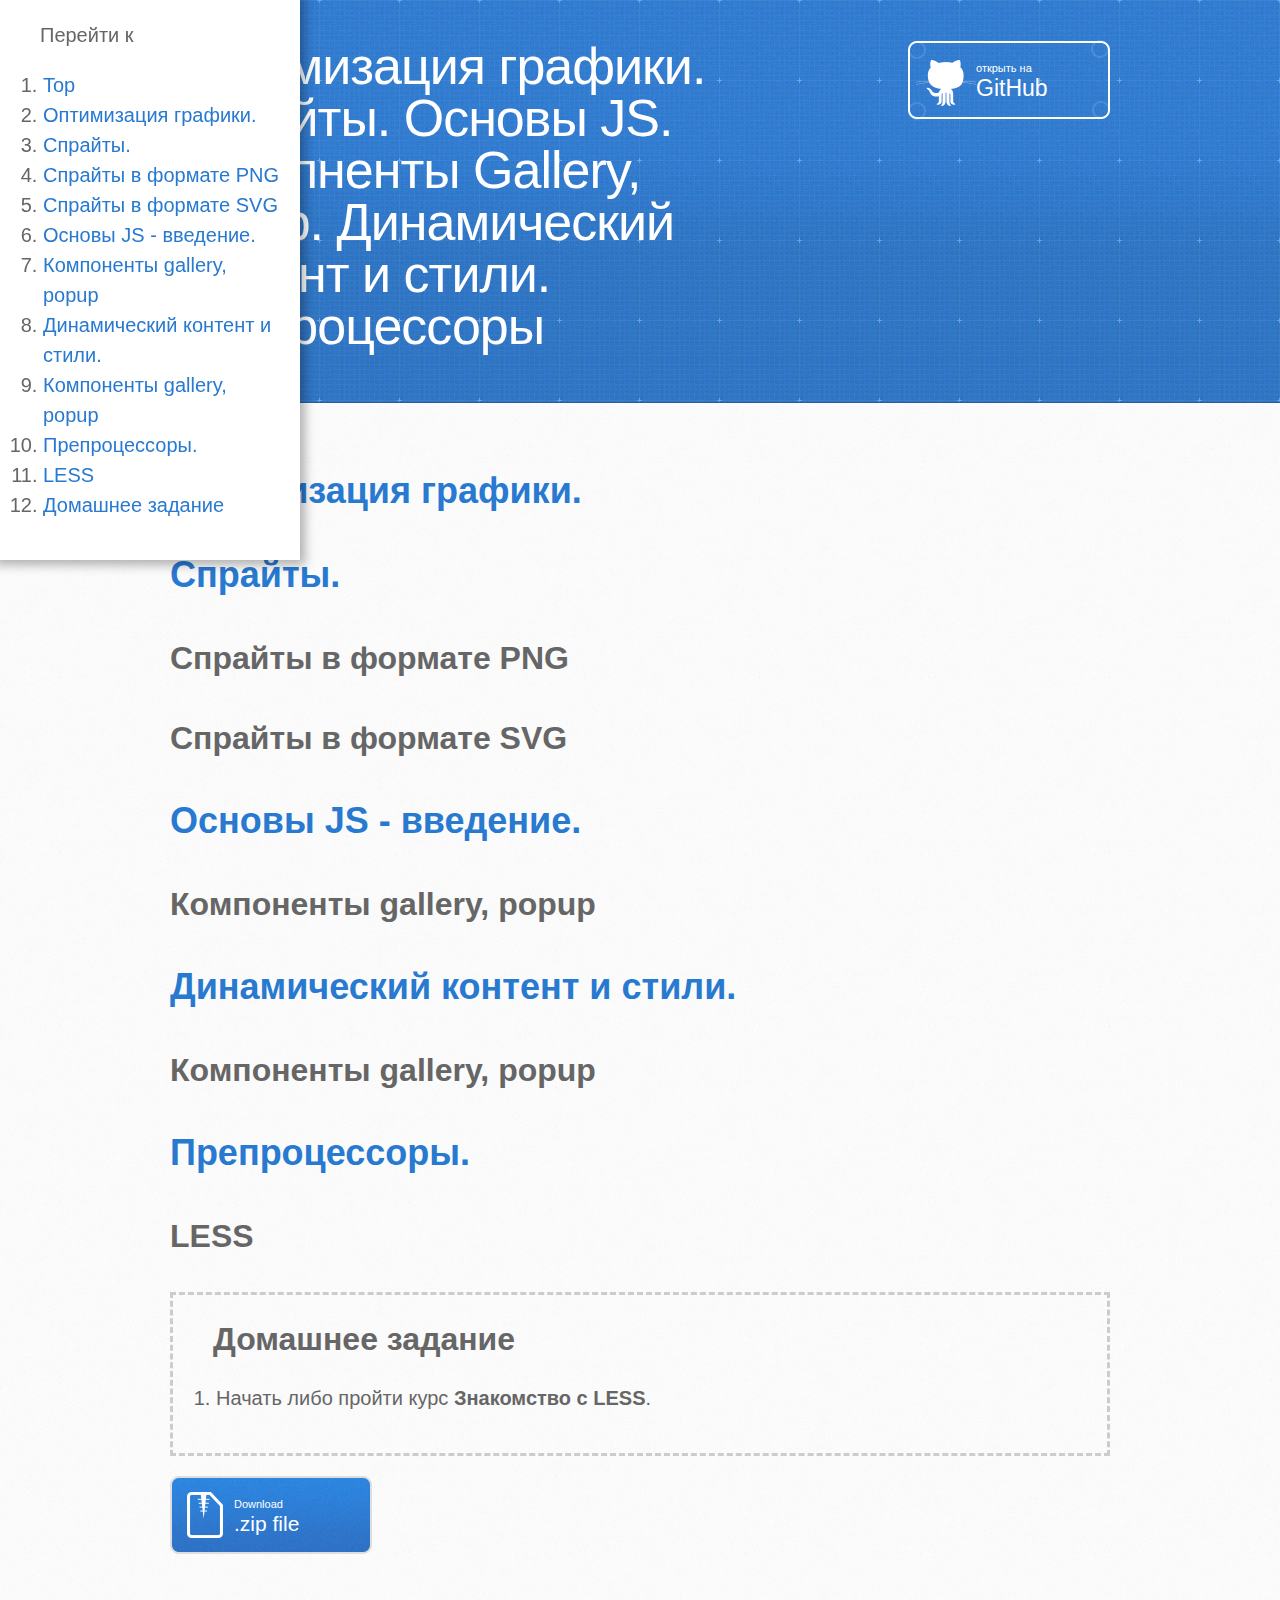
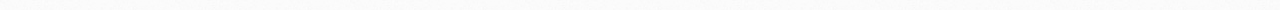
==== index.html @ 03b50aaf "update" ====
<!DOCTYPE html>
<html lang="ru">
<head>
    <meta charset='utf-8'>
    <meta name="viewport" content="width=device-width, initial-scale=1, maximum-scale=1">
    <link href='https://fonts.googleapis.com/css?family=Architects+Daughter' rel='stylesheet' type='text/css'>
    <link rel="stylesheet" type="text/css" href="stylesheets/stylesheet.css" media="screen">
    <link rel="stylesheet" type="text/css" href="stylesheets/github-light.css" media="screen">
    <link rel="stylesheet" type="text/css" href="stylesheets/print.css" media="print">
    <link rel="stylesheet" type="text/css" href="javascripts/highlight/styles/default.css" media="screen">

    <!--[if lt IE 9]>
    <script src="//html5shiv.googlecode.com/svn/trunk/html5.js"></script>
    <![endif]-->

    <title>Htmlcss by alekskorovin</title>
</head>

<body>
<header>
    <div class="inner">
        <h1>Оптимизация графики. Спрайты. Основы JS. Комопненты Gallery, popup. Динамический контент и стили. Препроцессоры</h1>
        <a href="https://github.com/alekskorovin/html-css-practice-4/" class="button">
            <small>открыть на</small>
            GitHub</a>
    </div>
</header>

<div id="content-wrapper">
    <div class="inner clearfix">
        <p id="main-content">
            <h2>
                <a id="graphic-optimization" class="anchor" href="#graphic-optimization" aria-hidden="true"><span aria-hidden="true"
                                                                                          class="octicon octicon-link"></span>Оптимизация графики.</a>
            </h2>


            <h2>
                <a id="sprites" class="anchor" href="#sprites" aria-hidden="true"><span aria-hidden="true"
                                                                                          class="octicon octicon-link"></span>Спрайты.</a>
            </h2>

            <h3>Спрайты в формате PNG</h3>


            <h3>Спрайты в формате SVG</h3>

            <h2>
                <a id="js" class="anchor" href="#js" aria-hidden="true"><span aria-hidden="true"
                                                                                        class="octicon octicon-link"></span>Основы JS - введение.</a>
            </h2>

            <h3>Компоненты gallery, popup</h3>

            <h2>
                <a id="dynamic-content" class="anchor" href="#dynamic-content" aria-hidden="true"><span aria-hidden="true"
                                                                              class="octicon octicon-link"></span>Динамический контент и стили.</a>
            </h2>

            <h3>Компоненты gallery, popup</h3>
            

            <h2>
                <a id="preprocessors" class="anchor" href="#preprocessors" aria-hidden="true"><span aria-hidden="true"
                                                                                                        class="octicon octicon-link"></span>Препроцессоры.</a>
            </h2>

            <h3>LESS</h3>


            
            <div class="task">
                <h3>Домашнее задание</h3>
                <ol>
                    <li>Начать либо пройти курс <b>Знакомство с LESS</b>.</li>
                </ol>
            </div>

        </section>

        <aside id="sidebar">
            <a href="https://github.com/alekskorovin/html-css-practice-4/archive/gh-pages.zip" class="button">
                <small>Download</small>
                .zip file
            </a>

        </aside>

    </div>
</div>

<script src="javascripts/highlight/highlight.pack.js"></script>
<script async src="//assets.codepen.io/assets/embed/ei.js"></script>
<script>hljs.initHighlightingOnLoad();</script>
<script src="javascripts/main.js"></script>
<script async src="//assets.codepen.io/assets/embed/ei.js"></script>
<script src="javascripts/jquery.js"></script>
<script src="javascripts/jquery.scrollNav.min.js"></script>
<script>
    $('#content-wrapper').scrollNav({
        sections: 'h2, h3, h4',
        subSections: true,
        sectionElem: 'div',
        showHeadline: true,
        headlineText: 'Перейти к'
    });
</script>
</body>
</html>
---- stylesheets/stylesheet.css ----
/*! normalize.css v3.0.2 | MIT License | git.io/normalize */

/**
 * 1. Set default font family to sans-serif.
 * 2. Prevent iOS text size adjust after orientation change, without disabling
 *    user zoom.
 */

html {
  font-family: sans-serif; /* 1 */
  -webkit-text-size-adjust: 100%; /* 2 */
  -ms-text-size-adjust: 100%; /* 2 */
  font-size: 20px;
}

/**
 * Remove default margin.
 */

body {
  margin: 0;
}

/* HTML5 display definitions
   ========================================================================== */

/**
 * Correct `block` display not defined for any HTML5 element in IE 8/9.
 * Correct `block` display not defined for `details` or `summary` in IE 10/11
 * and Firefox.
 * Correct `block` display not defined for `main` in IE 11.
 */

article,
aside,
details,
figcaption,
figure,
footer,
header,
hgroup,
main,
menu,
nav,
section,
summary {
  display: block;
}

.animate {
  animation: color;
  animation-duration: 2s;
  animation-play-state: paused;
  animation-fill-mode: forwards;
}
.animate:hover {
  animation-play-state: running;
}
@keyframes color {
  0% {
    color: black;
  }
  100% {
    color: orangered;
  }
}

.props {
  font-weight: bold;
}


article {
  display: tab
  font-size: 1rem;
  padding-bottom: 1rem;
  border-bottom: solid 1px #ccc;
  margin-bottom: 2rem;
}
article:after {
  content: '';
  display: table;
  width: 100%;
}

/**
 * 1. Correct `inline-block` display not defined in IE 8/9.
 * 2. Normalize vertical alignment of `progress` in Chrome, Firefox, and Opera.
 */

audio,
canvas,
progress,
video {
  display: inline-block; /* 1 */
  vertical-align: baseline; /* 2 */
}

/**
 * Prevent modern browsers from displaying `audio` without controls.
 * Remove excess height in iOS 5 devices.
 */

audio:not([controls]) {
  display: none;
  height: 0;
}

/**
 * Address `[hidden]` styling not present in IE 8/9/10.
 * Hide the `template` element in IE 8/9/11, Safari, and Firefox < 22.
 */

[hidden],
template {
  display: none;
}

/* Links
   ========================================================================== */

/**
 * Remove the gray background color from active links in IE 10.
 */

a {
  background-color: transparent;
}

/**
 * Improve readability when focused and also mouse hovered in all browsers.
 */

a:active,
a:hover {
  outline: 0;
}

/* Text-level semantics
   ========================================================================== */

/**
 * Address styling not present in IE 8/9/10/11, Safari, and Chrome.
 */

abbr[title] {
  border-bottom: 1px dotted;
}

/**
 * Address style set to `bolder` in Firefox 4+, Safari, and Chrome.
 */

b,
strong {
  font-weight: bold;
}

/**
 * Address styling not present in Safari and Chrome.
 */

dfn {
  font-style: italic;
}

/**
 * Address variable `h1` font-size and margin within `section` and `article`
 * contexts in Firefox 4+, Safari, and Chrome.
 */

h1 {
  margin: 0.67em 0;
  font-size: 2em;
}

/**
 * Address styling not present in IE 8/9.
 */

mark {
  color: #000;
  background: #ff0;
}

/**
 * Address inconsistent and variable font size in all browsers.
 */

small {
  font-size: 80%;
}

/**
 * Prevent `sub` and `sup` affecting `line-height` in all browsers.
 */

sub,
sup {
  position: relative;
  font-size: 75%;
  line-height: 0;
  vertical-align: baseline;
}

sup {
  top: -0.5em;
}

sub {
  bottom: -0.25em;
}

/* Embedded content
   ========================================================================== */

/**
 * Remove border when inside `a` element in IE 8/9/10.
 */

img {
  border: 0;
}

/**
 * Correct overflow not hidden in IE 9/10/11.
 */

svg:not(:root) {
  overflow: hidden;
}

/* Grouping content
   ========================================================================== */

/**
 * Address margin not present in IE 8/9 and Safari.
 */

figure {
  margin: 1em 40px;
}

/**
 * Address differences between Firefox and other browsers.
 */

hr {
  height: 0;
  -moz-box-sizing: content-box;
  box-sizing: content-box;
}

/**
 * Contain overflow in all browsers.
 */

pre {
  overflow: auto;
}

/**
 * Address odd `em`-unit font size rendering in all browsers.
 */

code,
kbd,
pre,
samp {
  font-family: monospace, monospace;
  font-size: 1em;
}

/* Forms
   ========================================================================== */

/**
 * Known limitation: by default, Chrome and Safari on OS X allow very limited
 * styling of `select`, unless a `border` property is set.
 */

/**
 * 1. Correct color not being inherited.
 *    Known issue: affects color of disabled elements.
 * 2. Correct font properties not being inherited.
 * 3. Address margins set differently in Firefox 4+, Safari, and Chrome.
 */

button,
input,
optgroup,
select,
textarea {
  margin: 0; /* 3 */
  font: inherit; /* 2 */
  color: inherit; /* 1 */
}

/**
 * Address `overflow` set to `hidden` in IE 8/9/10/11.
 */

button {
  overflow: visible;
}

/**
 * Address inconsistent `text-transform` inheritance for `button` and `select`.
 * All other form control elements do not inherit `text-transform` values.
 * Correct `button` style inheritance in Firefox, IE 8/9/10/11, and Opera.
 * Correct `select` style inheritance in Firefox.
 */

button,
select {
  text-transform: none;
}

/**
 * 1. Avoid the WebKit bug in Android 4.0.* where (2) destroys native `audio`
 *    and `video` controls.
 * 2. Correct inability to style clickable `input` types in iOS.
 * 3. Improve usability and consistency of cursor style between image-type
 *    `input` and others.
 */

button,
html input[type="button"], /* 1 */
input[type="reset"],
input[type="submit"] {
  -webkit-appearance: button; /* 2 */
  cursor: pointer; /* 3 */
}

/**
 * Re-set default cursor for disabled elements.
 */

button[disabled],
html input[disabled] {
  cursor: default;
}

/**
 * Remove inner padding and border in Firefox 4+.
 */

button::-moz-focus-inner,
input::-moz-focus-inner {
  padding: 0;
  border: 0;
}

/**
 * Address Firefox 4+ setting `line-height` on `input` using `!important` in
 * the UA stylesheet.
 */

input {
  line-height: normal;
}

/**
 * It's recommended that you don't attempt to style these elements.
 * Firefox's implementation doesn't respect box-sizing, padding, or width.
 *
 * 1. Address box sizing set to `content-box` in IE 8/9/10.
 * 2. Remove excess padding in IE 8/9/10.
 */

input[type="checkbox"],
input[type="radio"] {
  box-sizing: border-box; /* 1 */
  padding: 0; /* 2 */
}

/**
 * Fix the cursor style for Chrome's increment/decrement buttons. For certain
 * `font-size` values of the `input`, it causes the cursor style of the
 * decrement button to change from `default` to `text`.
 */

input[type="number"]::-webkit-inner-spin-button,
input[type="number"]::-webkit-outer-spin-button {
  height: auto;
}

/**
 * 1. Address `appearance` set to `searchfield` in Safari and Chrome.
 * 2. Address `box-sizing` set to `border-box` in Safari and Chrome
 *    (include `-moz` to future-proof).
 */

input[type="search"] {
  -webkit-box-sizing: content-box; /* 2 */
  -moz-box-sizing: content-box;
  box-sizing: content-box;
  -webkit-appearance: textfield; /* 1 */
}

/**
 * Remove inner padding and search cancel button in Safari and Chrome on OS X.
 * Safari (but not Chrome) clips the cancel button when the search input has
 * padding (and `textfield` appearance).
 */

input[type="search"]::-webkit-search-cancel-button,
input[type="search"]::-webkit-search-decoration {
  -webkit-appearance: none;
}

/**
 * Define consistent border, margin, and padding.
 */

fieldset {
  padding: 0.35em 0.625em 0.75em;
  margin: 0 2px;
  border: 1px solid #c0c0c0;
}

/**
 * 1. Correct `color` not being inherited in IE 8/9/10/11.
 * 2. Remove padding so people aren't caught out if they zero out fieldsets.
 */

legend {
  padding: 0; /* 2 */
  border: 0; /* 1 */
}

/**
 * Remove default vertical scrollbar in IE 8/9/10/11.
 */

textarea {
  overflow: auto;
}

/**
 * Don't inherit the `font-weight` (applied by a rule above).
 * NOTE: the default cannot safely be changed in Chrome and Safari on OS X.
 */

optgroup {
  font-weight: bold;
}

/* Tables
   ========================================================================== */

/**
 * Remove most spacing between table cells.
 */

table {
  border-spacing: 0;
  border-collapse: collapse;
}

td,
th {
  padding: 0;
}

/* LAYOUT STYLES */
body {
  font-family: 'Helvetica Neue', Helvetica, Arial, serif;
  font-weight: 400;
  line-height: 1.5;
  color: #666;
  background: #fafafa url(../images/body-bg.jpg) 0 0 repeat;
}

p {
  margin-top: 0;
}

a {
  color: #2879d0;
}
a:hover {
  color: #2268b2;
}

header {
  padding-top: 40px;
  padding-bottom: 40px;
  font-family: 'Helvetica Neue', Helvetica, Arial, serif;
  background: #2e7bcf url(../images/header-bg.jpg) 0 0 repeat-x;
  border-bottom: solid 1px #275da1;
}

header h1 {
  width: 540px;
  margin-top: 0;
  margin-bottom: 0.2em;
  font-size: 52px;
  font-weight: normal;
  line-height: 1;
  color: #fff;
  letter-spacing: -1px;
}

header h2 {
  width: 540px;
  margin-top: 0;
  margin-bottom: 0;
  font-size: 26px;
  font-weight: normal;
  line-height: 1.3;
  color: #9ddcff;
  letter-spacing: 0;
}

.inner {
  position: relative;
  width: 940px;
  margin: 0 auto;
}

#content-wrapper {
  padding-top: 30px;
  border-top: solid 1px #fff;
}

#main-content img {
  max-width: 100%;
}

aside#sidebar {
  float: none;
  min-height: 104px;
  font-size: 12px;
  line-height: 1.3;
}

aside#sidebar p.repo-owner,
aside#sidebar p.repo-owner a {
  font-weight: bold;
}

#downloads {
  margin-bottom: 40px;
}

section:after {
  content: '';
  display: table;
  width: 100%;
}

a.button {
  float: left;
  width: 134px;
  height: 58px;
  padding-top: 22px;
  padding-left: 68px;
  font-family: 'Helvetica Neue', Helvetica, Arial, serif;
  font-size: 23px;
  line-height: 1.2;
  color: #fff;
}
a.button small {
  display: block;
  font-size: 11px;
}
header a.button {
  position: absolute;
  top: 0;
  right: 0;
  background: transparent url(../images/github-button.png) 0 0 no-repeat;
}
aside a.button {
  display: block;
  width: 138px;
  padding-left: 64px;
  margin-bottom: 20px;
  font-size: 21px;
  background: transparent url(../images/download-button.png) 0 0 no-repeat;
}

code, pre {
  margin-bottom: 30px;
  font-family: Monaco, "Bitstream Vera Sans Mono", "Lucida Console", Terminal, monospace;
  font-size: 13px;
  color: #222;
}

code {
  padding: 0 3px;
  background-color: #f2f8fc;
  border: solid 1px #dbe7f3;
}

pre {
  padding: 20px;
  overflow: auto;
  text-shadow: none;
  background: #fff;
  border: solid 1px #f2f2f2;
}
pre code {
  padding: 0;
  color: #2879d0;
  background-color: #fff;
  border: none;
}

ul, ol, dl {
  margin-bottom: 20px;
}


/* COMMON STYLES */

hr {
  height: 0;
  margin-top: 1em;
  margin-bottom: 1em;
  border: 0;
  border-top: solid 1px #ddd;
}

table {
  width: 100%;
  border: 1px solid #ebebeb;
}

th {
  font-weight: 500;
}

td {
  font-weight: 300;
  text-align: center;
  border: 1px solid #ebebeb;
}

form {
  padding: 20px;
  background: #f2f2f2;

}


/* GENERAL ELEMENT TYPE STYLES */

#main-content h1 {
  margin-top: 0;
  margin-bottom: 0;
  font-family: 'Helvetica Neue', Helvetica, Arial, serif;
  font-size: 2.8em;
  font-weight: normal;
  color: #474747;
  text-indent: 6px;
  letter-spacing: -1px;
}

#main-content h1:before {
  padding-right: 0.3em;
  margin-left: -0.9em;
  color: #9ddcff;
  content: "/";
}

#main-content h2 {
  margin-bottom: 8px;
  font-family: 'Helvetica Neue', Helvetica, Arial, serif;
  font-size: 22px;
  font-weight: bold;
  color: #474747;
  text-indent: 4px;
}
#main-content h2:before {
  padding-right: 0.3em;
  margin-left: -1.5em;
  content: "//";
  color: #9ddcff;
}

#main-content h3 {
  margin-top: 24px;
  margin-bottom: 8px;
  font-family: 'Helvetica Neue', Helvetica, Arial, serif;
  font-weight: bold;
  color: #474747;
  text-indent: 3px;
}

#main-content h3:before {
  padding-right: 0.3em;
  margin-left: -2em;
  content: "///";
  color: #9ddcff;
}

#main-content h4 {
  margin-bottom: 8px;
  font-family: 'Helvetica Neue', Helvetica, Arial, serif;
  font-size: 15px;
  font-weight: bold;
  color: #474747;
  text-indent: 3px;
}

h4:before {
  padding-right: 0.3em;
  margin-left: -2.8em;
  content: "////";
  color: #9ddcff;
}

#main-content h5 {
  margin-bottom: 8px;
  font-family: 'Helvetica Neue', Helvetica, Arial, serif;
  font-size: 14px;
  color: #474747;
  text-indent: 3px;
}
h5:before {
  padding-right: 0.3em;
  margin-left: -3.2em;
  content: "/////";
  color: #9ddcff;
}

#main-content h6 {
  margin-bottom: 8px;
  font-family: 'Helvetica Neue', Helvetica, Arial, serif;
  font-size: .8em;
  color: #474747;
  text-indent: 3px;
}
h6:before {
  padding-right: 0.3em;
  margin-left: -3.7em;
  content: "//////";
  color: #9ddcff;
}

p {
  margin-bottom: 20px;
}

a {
  text-decoration: none;
}

p a {
  font-weight: 400;
}

blockquote {
  padding: 0 0 0 30px;
  margin-bottom: 20px;
  font-size: 1.6em;
  border-left: 10px solid #e9e9e9;
}

ul {
  list-style-position: inside;
  list-style: disc;
  padding-left: 20px;
}

ol {
  list-style-position: inside;
  list-style: decimal;
  padding-left: 3px;
}

dl dd {
  font-style: italic;
  font-weight: 100;
}

footer {
  padding-top: 20px;
  padding-bottom: 30px;
  margin-top: 40px;
  font-size: 13px;
  color: #aaa;
  background: transparent url('../images/hr.png') 0 0 no-repeat;
}

footer a {
  color: #666;
}
footer a:hover {
  color: #444;
}

/* MISC */
.clearfix:after {
  display: block;
  height: 0;
  clear: both;
  visibility: hidden;
  content: '.';
}

.clearfix {display: inline-block;}
* html .clearfix {height: 1%;}
.clearfix {display: block;}

/* #Media Queries
================================================== */

/* Smaller than standard 960 (devices and browsers) */
@media only screen and (max-width: 959px) { }

/* Tablet Portrait size to standard 960 (devices and browsers) */
@media only screen and (min-width: 768px) and (max-width: 959px) {
  .inner {
    width: 740px;
  }
  header h1, header h2 {
    width: 340px;
  }
  header h1 {
    font-size: 60px;
  }
  header h2 {
    font-size: 30px;
  }
  #main-content {
    width: 490px;
  }
  #main-content h1:before,
  #main-content h2:before,
  #main-content h3:before,
  #main-content h4:before,
  #main-content h5:before,
  #main-content h6:before {
    padding-right: 0;
    margin-left: 0;
    content: none;
  }
}

/* All Mobile Sizes (devices and browser) */
@media only screen and (max-width: 767px) {
  .inner {
    width: 93%;
  }
  header {
    padding: 20px 0;
  }
  header .inner {
    position: relative;
  }
  header h1, header h2 {
    width: 100%;
  }
  header h1 {
    font-size: 48px;
  }
  header h2 {
    font-size: 24px;
  }
  header a.button {
    position: relative;
    display: inline-block;
    width: auto;
    height: auto;
    padding: 5px 10px;
    margin-top: 15px;
    font-size: 13px;
    line-height: 1;
    color: #2879d0;
    text-align: center;
    background-color: #9ddcff;
    background-image: none;
    border-radius: 5px;
    -moz-border-radius: 5px;
    -webkit-border-radius: 5px;
  }
  header a.button small {
    display: inline;
    font-size: 13px;
  }
  #main-content,
  aside#sidebar {
    float: none;
    width: 100% ! important;
  }
  aside#sidebar {
    min-height: 0;
    padding: 20px 0;
    margin-top: 20px;
    background-image: none;
    border-top: solid 1px #ddd;
  }
  aside#sidebar a.button {
    display: none;
  }
  #main-content h1:before,
  #main-content h2:before,
  #main-content h3:before,
  #main-content h4:before,
  #main-content h5:before,
  #main-content h6:before {
    padding-right: 0;
    margin-left: 0;
    content: none;
  }
}

/* Mobile Landscape Size to Tablet Portrait (devices and browsers) */
@media only screen and (min-width: 480px) and (max-width: 767px) { }

/* Mobile Portrait Size to Mobile Landscape Size (devices and browsers) */
@media only screen and (max-width: 479px) { }

code, pre {
  margin: 0;
}
pre {
  margin-bottom: 0.5em;
}
blockquote {
  font-size: 1.2em;
}
blockquote b {
  display: block;
}

pre code {
  font-size: 1.5em;
}
.error {
  margin: 1em;
}
.error, .error * {
  color: red !important;
}
#main-content h2 {
  font-size: 1.6em;
}
.task {
  border: dashed 3px #ccc;
  padding: 1rem 2rem 1rem 2rem;
  margin-bottom: 1rem;
}
.task p {
  margin: 0.5rem 0 0 0;
}
.task h3 {
  margin: 0 0 0.5rem 0;
}
* code {
  font-size: inherit;
}

.mark, .mark .hljs-meta, .mark * {
  color: forestgreen !important;
}
.accent, .accent .hljs-meta {
  color: blueviolet;
}
figcaption {
  font-size: 13px;
}
.required {
  color: #404080;
}
.hljs-tag {
  color: #5c8bbe;
}
.hljs-attribute,
.hljs-name {
  color: #486c8c;
  font-weight: bold;
}
.hljs-selector-tag,
.hljs-attr {
  color: maroon;
}
.hljs-tag .hljs-string {
  color: rgb(79, 11, 99);
}
li,
dt,
dd,
h1,
h2,
h3,
h4,
h5,
h6,
li,
p {
  position: relative;
}
li:before,
dt:before,
dd:before,
h1:before,
h2:before,
h3:before,
h4:before,
h5:before,
h6:before,
p:before,
li:before {
  content: '';
  position: absolute;
  transition: background 0.3s ease-in-out;
  background: rgba(50%, 50%, 50%, 0);
  z-index: -1;
}
li:hover:before,
dt:hover:before,
dd:hover:before,
h6:hover:before,
h5:hover:before,
h4:hover:before,
h3:hover:before,
h2:hover:before,
h1:hover:before,
li:hover:before,
p:hover:before {
  width: 400%;
  transform: translateX(-50%);
  left: 50%;
  height: 100%;
  background: rgba(50%, 50%, 50%, 0.15);
}
h6:hover:before,
h5:hover:before,
h4:hover:before,
h3:hover:before,
h2:hover:before,
h1:hover:before {
  transform: translateX(-50%) translateY(-50%);
  top: 50%;
  height: 160%;
  background: rgba(80%, 60%, 90%, 0.15);
}
body {
  overflow-x: hidden;
}
#main-content h2, h2 {
  font-size: 1.8rem;
}
#main-content h3, h3 {
  font-size: 1.6rem;
}
#main-content h4, h4 {
  font-size: 1.4rem;
}
#main-content h5, h5 {
  font-size: 1.2rem;
  margin: 0.5rem 0;
}
#main-content h6, h6 {
  margin: 0.5rem 0;
  font-size: 1rem;
}
.box-model {
    padding: 1rem;
    margin: 1rem;
}
.box-content-en {
    float: right;
}
.box-model:hover,
.box-model:hover .box-model{
    background: #fff;
}
.box-margin.hover:hover,
.box-margin {
    background: #f9cc9d;
    border: dashed 1px #222;
}
.box-model:hover .box-border.hover,
.box-border {
    background: #fddd9b;
    border: solid 1px #222;
}
.box-model:hover .box-padding.hover,
.box-padding {
    background: #c2cf8a;
    border: dashed 1px #222;
}
.box-model:hover .box-element.hover,
.box-element {
    background: #8bb5c0;
    border: solid 1px #808080;
}
.list-big dd {
    margin: 0.3rem 1rem 1rem;
}
.border {
    padding: 0.3rem;
}
.border.solid {
    border-style: solid;
}
.border.dashed {
    border-style: dashed;
}
.border.dotted {
    border-style: dotted;
}
.border.double {
    border-style: double;
}
.border.groove {
    border-style: groove;
}
.border.ridge {
    border-style: ridge;
}
.border.inset {
    border-style: inset;
}
.border.outset {
    border-style: outset;
}
.border.none {
    border-style: none;
}
.border.width-top {
    border-top-width: 7px;
}
.border.width-right {
    border-right-width: 7px;
}
.border.width-bottom {
    border-bottom-width: 7px;
}
.border.width-left {
    border-left-width: 7px;
}
.bad * {
    color: red !important;
}
.task {
    clear: both;
}
.task h3:before {
    display: none;
}
.multi-col {
    font-size: 0;
}
.multi-col li {
    font-size: 1rem;
    width: 25%;
    display: inline-block;
    list-style: none;
}
.scroll-nav {
  transform: translateX(-290px);
  transition: transform 0.4s ease-in-out;
  position: fixed;
  box-sizing: border-box;
  width: 300px;
  left: 0;
  top: 0;
  background: #fff;
  padding: 1rem 1rem 1rem 2rem;
  z-index: 1;
  box-shadow: 0 0 0.5rem 0.25rem rgba(0, 0, 0, 0.3);
  overflow-x: hidden;
  overflow-y: auto;
  max-height: 100%;
}

.scroll-nav:hover {
  transform: translateX(0);
}
---- stylesheets/github-light.css ----
/*
The MIT License (MIT)

Copyright (c) 2016 GitHub, Inc.

Permission is hereby granted, free of charge, to any person obtaining a copy
of this software and associated documentation files (the "Software"), to deal
in the Software without restriction, including without limitation the rights
to use, copy, modify, merge, publish, distribute, sublicense, and/or sell
copies of the Software, and to permit persons to whom the Software is
furnished to do so, subject to the following conditions:

The above copyright notice and this permission notice shall be included in all
copies or substantial portions of the Software.

THE SOFTWARE IS PROVIDED "AS IS", WITHOUT WARRANTY OF ANY KIND, EXPRESS OR
IMPLIED, INCLUDING BUT NOT LIMITED TO THE WARRANTIES OF MERCHANTABILITY,
FITNESS FOR A PARTICULAR PURPOSE AND NONINFRINGEMENT. IN NO EVENT SHALL THE
AUTHORS OR COPYRIGHT HOLDERS BE LIABLE FOR ANY CLAIM, DAMAGES OR OTHER
LIABILITY, WHETHER IN AN ACTION OF CONTRACT, TORT OR OTHERWISE, ARISING FROM,
OUT OF OR IN CONNECTION WITH THE SOFTWARE OR THE USE OR OTHER DEALINGS IN THE
SOFTWARE.

*/

.pl-c /* comment */ {
  color: #969896;
}

.pl-c1 /* constant, variable.other.constant, support, meta.property-name, support.constant, support.variable, meta.module-reference, markup.raw, meta.diff.header */,
.pl-s .pl-v /* string variable */ {
  color: #0086b3;
}

.pl-e /* entity */,
.pl-en /* entity.name */ {
  color: #795da3;
}

.pl-smi /* variable.parameter.function, storage.modifier.package, storage.modifier.import, storage.type.java, variable.other */,
.pl-s .pl-s1 /* string source */ {
  color: #333;
}

.pl-ent /* entity.name.tag */ {
  color: #63a35c;
}

.pl-k /* keyword, storage, storage.type */ {
  color: #a71d5d;
}

.pl-s /* string */,
.pl-pds /* punctuation.definition.string, string.regexp.character-class */,
.pl-s .pl-pse .pl-s1 /* string punctuation.section.embedded source */,
.pl-sr /* string.regexp */,
.pl-sr .pl-cce /* string.regexp constant.character.escape */,
.pl-sr .pl-sre /* string.regexp source.ruby.embedded */,
.pl-sr .pl-sra /* string.regexp string.regexp.arbitrary-repitition */ {
  color: #183691;
}

.pl-v /* variable */ {
  color: #ed6a43;
}

.pl-id /* invalid.deprecated */ {
  color: #b52a1d;
}

.pl-ii /* invalid.illegal */ {
  color: #f8f8f8;
  background-color: #b52a1d;
}

.pl-sr .pl-cce /* string.regexp constant.character.escape */ {
  font-weight: bold;
  color: #63a35c;
}

.pl-ml /* markup.list */ {
  color: #693a17;
}

.pl-mh /* markup.heading */,
.pl-mh .pl-en /* markup.heading entity.name */,
.pl-ms /* meta.separator */ {
  font-weight: bold;
  color: #1d3e81;
}

.pl-mq /* markup.quote */ {
  color: #008080;
}

.pl-mi /* markup.italic */ {
  font-style: italic;
  color: #333;
}

.pl-mb /* markup.bold */ {
  font-weight: bold;
  color: #333;
}

.pl-md /* markup.deleted, meta.diff.header.from-file */ {
  color: #bd2c00;
  background-color: #ffecec;
}

.pl-mi1 /* markup.inserted, meta.diff.header.to-file */ {
  color: #55a532;
  background-color: #eaffea;
}

.pl-mdr /* meta.diff.range */ {
  font-weight: bold;
  color: #795da3;
}

.pl-mo /* meta.output */ {
  color: #1d3e81;
}
---- stylesheets/print.css ----
html, body, div, span, applet, object, iframe,
h1, h2, h3, h4, h5, h6, p, blockquote, pre,
a, abbr, acronym, address, big, cite, code,
del, dfn, em, img, ins, kbd, q, s, samp,
small, strike, strong, sub, sup, tt, var,
b, u, i, center,
dl, dt, dd, ol, ul, li,
fieldset, form, label, legend,
table, caption, tbody, tfoot, thead, tr, th, td,
article, aside, canvas, details, embed,
figure, figcaption, footer, header, hgroup,
menu, nav, output, ruby, section, summary,
time, mark, audio, video {
  padding: 0;
  margin: 0;
  font: inherit;
  font-size: 100%;
  vertical-align: baseline;
  border: 0;
}
/* HTML5 display-role reset for older browsers */
article, aside, details, figcaption, figure,
footer, header, hgroup, menu, nav, section {
  display: block;
}
body {
  line-height: 1;
}
ol, ul {
  list-style: none;
}
blockquote, q {
  quotes: none;
}
blockquote:before, blockquote:after,
q:before, q:after {
  content: '';
  content: none;
}
table {
  border-spacing: 0;
  border-collapse: collapse;
}
body {
  font-family: 'Helvetica Neue', Helvetica, Arial, serif;
  font-size: 13px;
  line-height: 1.5;
  color: #000;
}

a {
  font-weight: bold;
  color: #d5000d;
}

header {
  padding-top: 35px;
  padding-bottom: 10px;
}

header h1 {
  font-size: 48px;
  font-weight: bold;
  line-height: 1.2;
  color: #303030;
  letter-spacing: -1px;
}

header h2 {
  font-size: 24px;
  font-weight: normal;
  line-height: 1.3;
  color: #aaa;
  letter-spacing: -1px;
}
#downloads {
  display: none;
}
#main_content {
  padding-top: 20px;
}

code, pre {
  margin-bottom: 30px;
  font-family: Monaco, "Bitstream Vera Sans Mono", "Lucida Console", Terminal;
  font-size: 12px;
  color: #222;
}

code {
  padding: 0 3px;
}

pre {
  padding: 20px;
  overflow: auto;
  border: solid 1px #ddd;
}
pre code {
  padding: 0;
}

ul, ol, dl {
  margin-bottom: 20px;
}


/* COMMON STYLES */

table {
  width: 100%;
  border: 1px solid #ebebeb;
}

th {
  font-weight: 500;
}

td {
  font-weight: 300;
  text-align: center;
  border: 1px solid #ebebeb;
}

form {
  padding: 20px;
  background: #f2f2f2;

}


/* GENERAL ELEMENT TYPE STYLES */

h1 {
  font-size: 2.8em;
}

h2 {
  margin-bottom: 8px;
  font-size: 22px;
  font-weight: bold;
  color: #303030;
}

h3 {
  margin-bottom: 8px;
  font-size: 18px;
  font-weight: bold;
  color: #d5000d;
}

h4 {
  font-size: 16px;
  font-weight: bold;
  color: #303030;
}

h5 {
  font-size: 1em;
  color: #303030;
}

h6 {
  font-size: .8em;
  color: #303030;
}

p {
  margin-bottom: 20px;
  font-weight: 300;
}

a {
  text-decoration: none;
}

p a {
  font-weight: 400;
}

blockquote {
  padding: 0 0 0 30px;
  margin-bottom: 20px;
  font-size: 1.6em;
  border-left: 10px solid #e9e9e9;
}

ul li {
  padding-left: 20px;
  list-style-position: inside;
  list-style: disc;
}

ol li {
  padding-left: 3px;
  list-style-position: inside;
  list-style: decimal;
}

dl dd {
  font-style: italic;
  font-weight: 100;
}

footer {
  padding-top: 20px;
  padding-bottom: 30px;
  margin-top: 40px;
  font-size: 13px;
  color: #aaa;
}

footer a {
  color: #666;
}

/* MISC */
.clearfix:after {
  display: block;
  height: 0;
  clear: both;
  visibility: hidden;
  content: '.';
}

.clearfix {display: inline-block;}
* html .clearfix {height: 1%;}
.clearfix {display: block;}
---- javascripts/highlight/styles/default.css ----
/*

Original highlight.js style (c) Ivan Sagalaev <maniac@softwaremaniacs.org>

*/

.hljs {
  display: block;
  overflow-x: auto;
  padding: 0.5em;
  background: #F0F0F0;
}


/* Base color: saturation 0; */

.hljs,
.hljs-subst {
  color: #444;
}

.hljs-comment {
  color: #888888;
}

.hljs-keyword,
.hljs-attribute,
.hljs-selector-tag,
.hljs-meta-keyword,
.hljs-doctag,
.hljs-name {
  font-weight: bold;
}


/* User color: hue: 0 */

.hljs-type,
.hljs-string,
.hljs-number,
.hljs-selector-id,
.hljs-selector-class,
.hljs-quote,
.hljs-template-tag,
.hljs-deletion {
  color: #880000;
}

.hljs-title,
.hljs-section {
  color: #880000;
  font-weight: bold;
}

.hljs-regexp,
.hljs-symbol,
.hljs-variable,
.hljs-template-variable,
.hljs-link,
.hljs-selector-attr,
.hljs-selector-pseudo {
  color: #BC6060;
}


/* Language color: hue: 90; */

.hljs-literal {
  color: #78A960;
}

.hljs-built_in,
.hljs-bullet,
.hljs-code,
.hljs-addition {
  color: #397300;
}


/* Meta color: hue: 200 */

.hljs-meta {
  color: #1f7199;
}

.hljs-meta-string {
  color: #4d99bf;
}


/* Misc effects */

.hljs-emphasis {
  font-style: italic;
}

.hljs-strong {
  font-weight: bold;
}
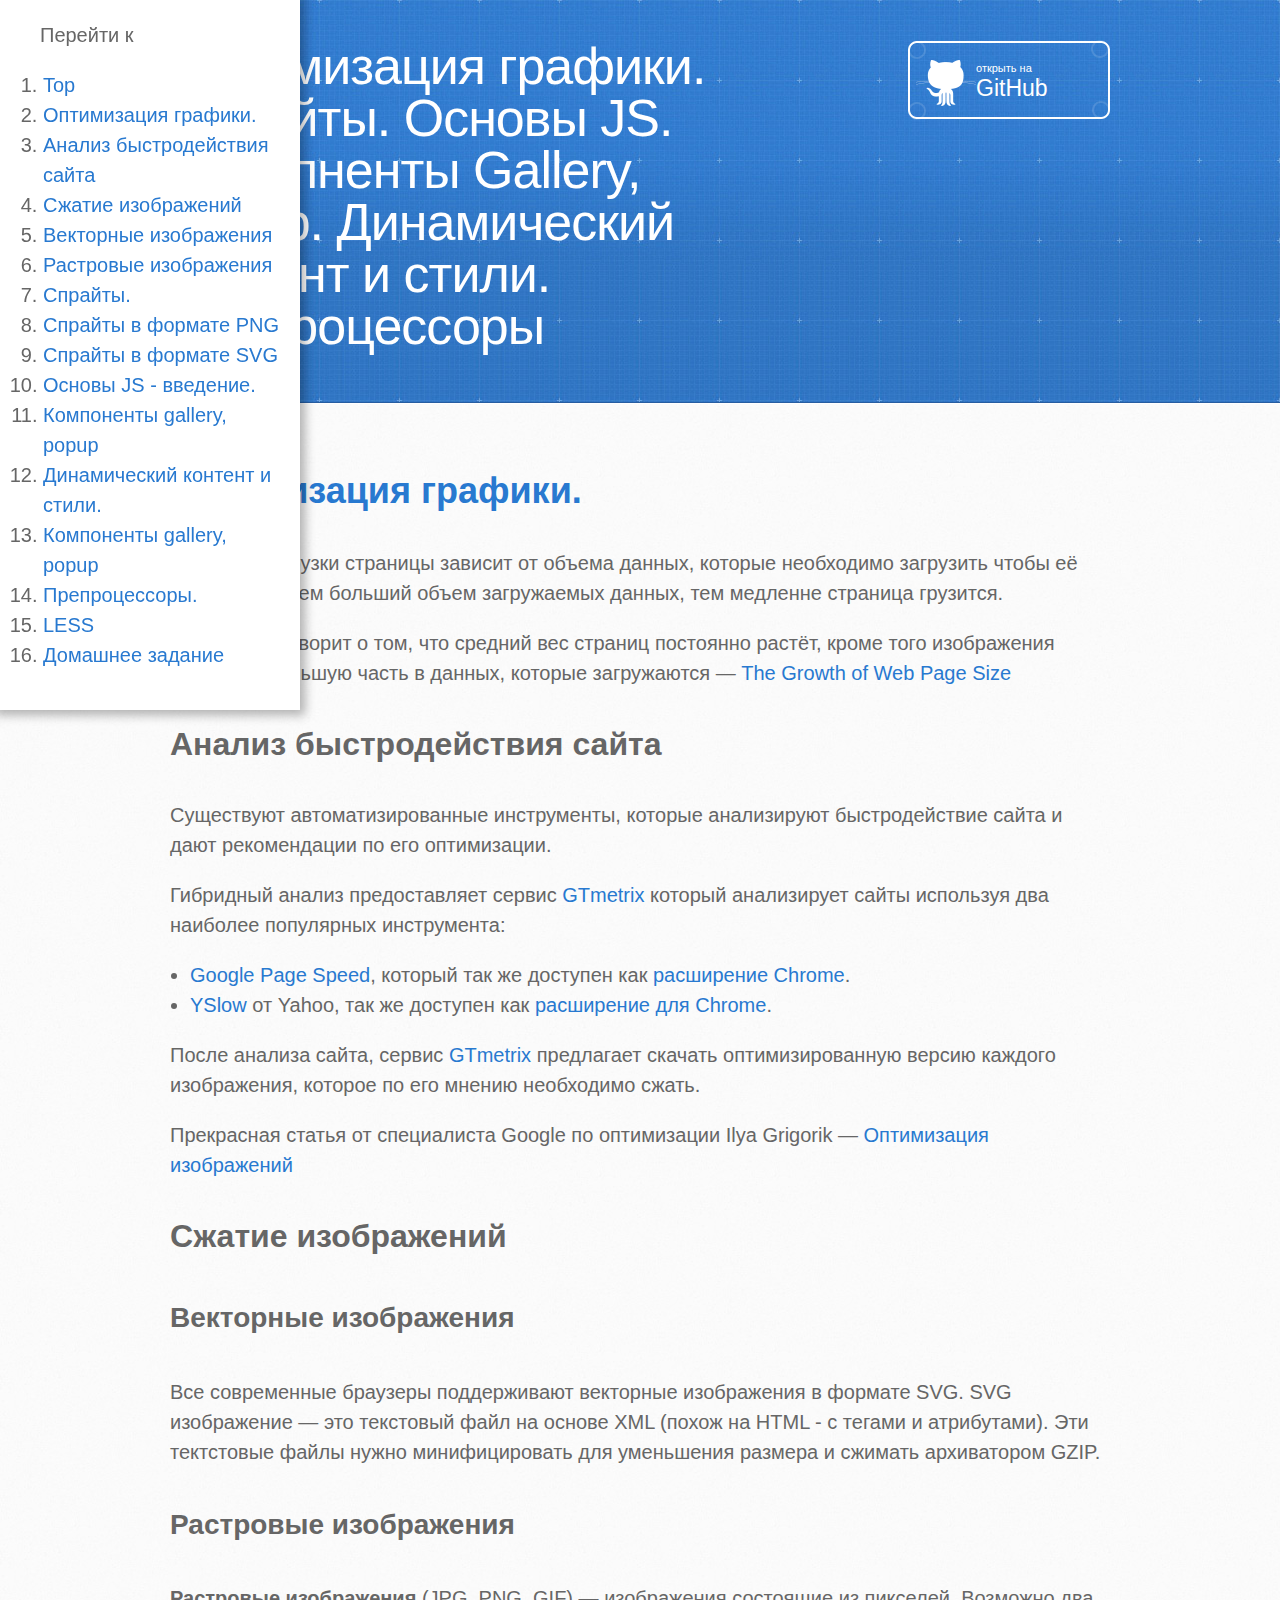
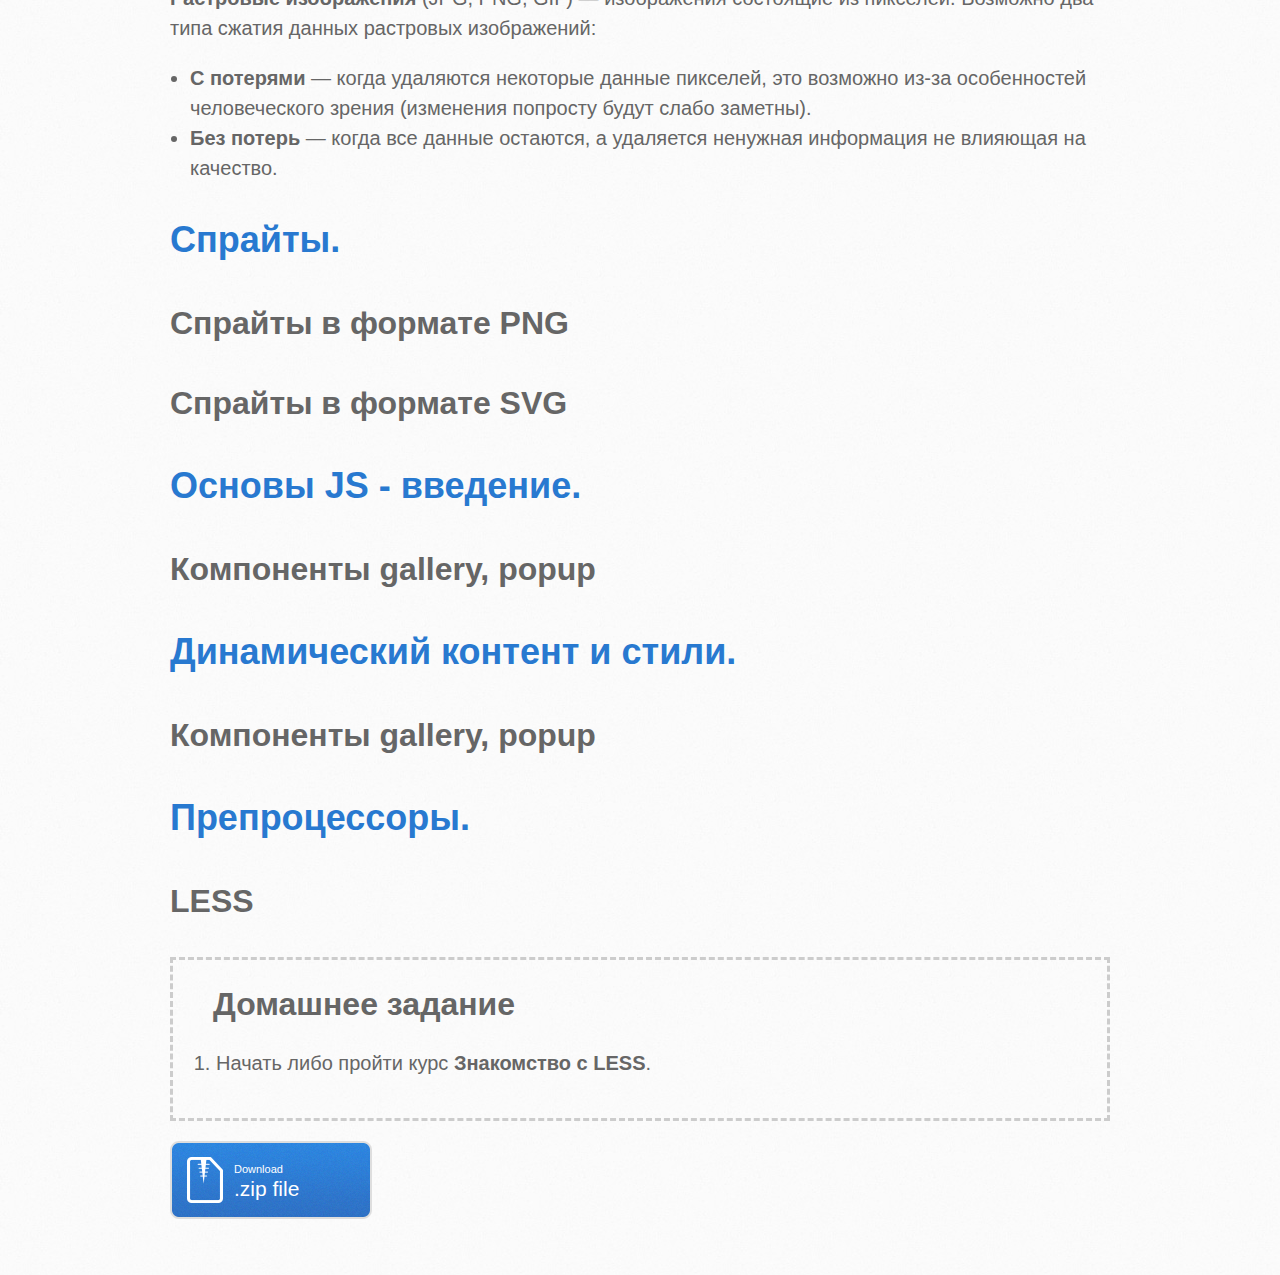
==== commit 91aa094c: "update - image optimization" ====
--- a/index.html
+++ b/index.html
@@ -33,8 +33,31 @@
                 <a id="graphic-optimization" class="anchor" href="#graphic-optimization" aria-hidden="true"><span aria-hidden="true"
                                                                                           class="octicon octicon-link"></span>Оптимизация графики.</a>
             </h2>
+            <p>
+                Скорость загрузки страницы зависит от объема данных, которые необходимо загрузить чтобы её отобразить. Чем больший объем загружаемых данных, тем медленне страница грузится.
 
-
+            </p>
+            <p>
+                Статистика говорит о том, что средний вес страниц постоянно растёт, кроме того изображения занимают большую часть в данных, которые загружаются &mdash; <a href="https://www.keycdn.com/support/the-growth-of-web-page-size/">The Growth of Web Page Size</a>
+            </p>
+            <h3>Анализ быстродействия сайта</h3>
+            <p>Существуют автоматизированные инструменты, которые анализируют быстродействие сайта и дают рекомендации по его оптимизации.</p>
+            <p>Гибридный анализ предоставляет сервис <a href="https://gtmetrix.com/">GTmetrix</a> который анализирует сайты используя два наиболее популярных инструмента:</p>
+            <ul>
+                <li><a href="https://developers.google.com/speed/pagespeed/">Google Page Speed</a>, который так же доступен как <a href="https://chrome.google.com/webstore/detail/pagespeed-insights-with-p/lanlbpjbalfkflkhegagflkgcfklnbnh">расширение Chrome</a>.</li>
+                <li><a href="http://yslow.org/">YSlow</a> от Yahoo, так же доступен как <a herf="https://chrome.google.com/webstore/detail/ninejjcohidippngpapiilnmkgllmakh">расширение для Chrome</a>.</li>
+            </ul>
+            <p>После анализа сайта, сервис <a href="https://gtmetrix.com/">GTmetrix</a> предлагает скачать оптимизированную версию каждого изображения, которое по его мнению необходимо сжать.</p>
+            <p>Прекрасная статья от специалиста Google по оптимизации Ilya Grigorik &mdash; <a href="https://developers.google.com/web/fundamentals/performance/optimizing-content-efficiency/image-optimization?hl=ru">Оптимизация изображений</a></p>
+            <h3>Сжатие изображений</h3>
+            <h4>Векторные изображения</h4>
+            <p>Все современные браузеры поддерживают векторные изображения в формате SVG. SVG изображение &mdash; это текстовый файл на основе XML (похож на HTML - с тегами и атрибутами). Эти тектстовые файлы нужно минифицировать для уменьшения размера и сжимать архиватором GZIP.</p>
+            <h4>Растровые изображения</h4>
+            <p><b>Растровые изображения</b> (JPG, PNG, GIF) &mdash; изображения состоящие из пикселей. Возможно два типа сжатия данных растровых изображений:</p>
+            <ul>
+                <li><b>С потерями</b> &mdash; когда удаляются некоторые данные пикселей, это возможно из-за особенностей человеческого зрения (изменения попросту будут слабо заметны).</li>
+                <li><b>Без потерь</b> &mdash; когда все данные остаются, а удаляется ненужная информация не влияющая на качество.</li>
+            </ul>
             <h2>
                 <a id="sprites" class="anchor" href="#sprites" aria-hidden="true"><span aria-hidden="true"
                                                                                           class="octicon octicon-link"></span>Спрайты.</a>
@@ -58,7 +81,7 @@
             </h2>
 
             <h3>Компоненты gallery, popup</h3>
-            
+
 
             <h2>
                 <a id="preprocessors" class="anchor" href="#preprocessors" aria-hidden="true"><span aria-hidden="true"
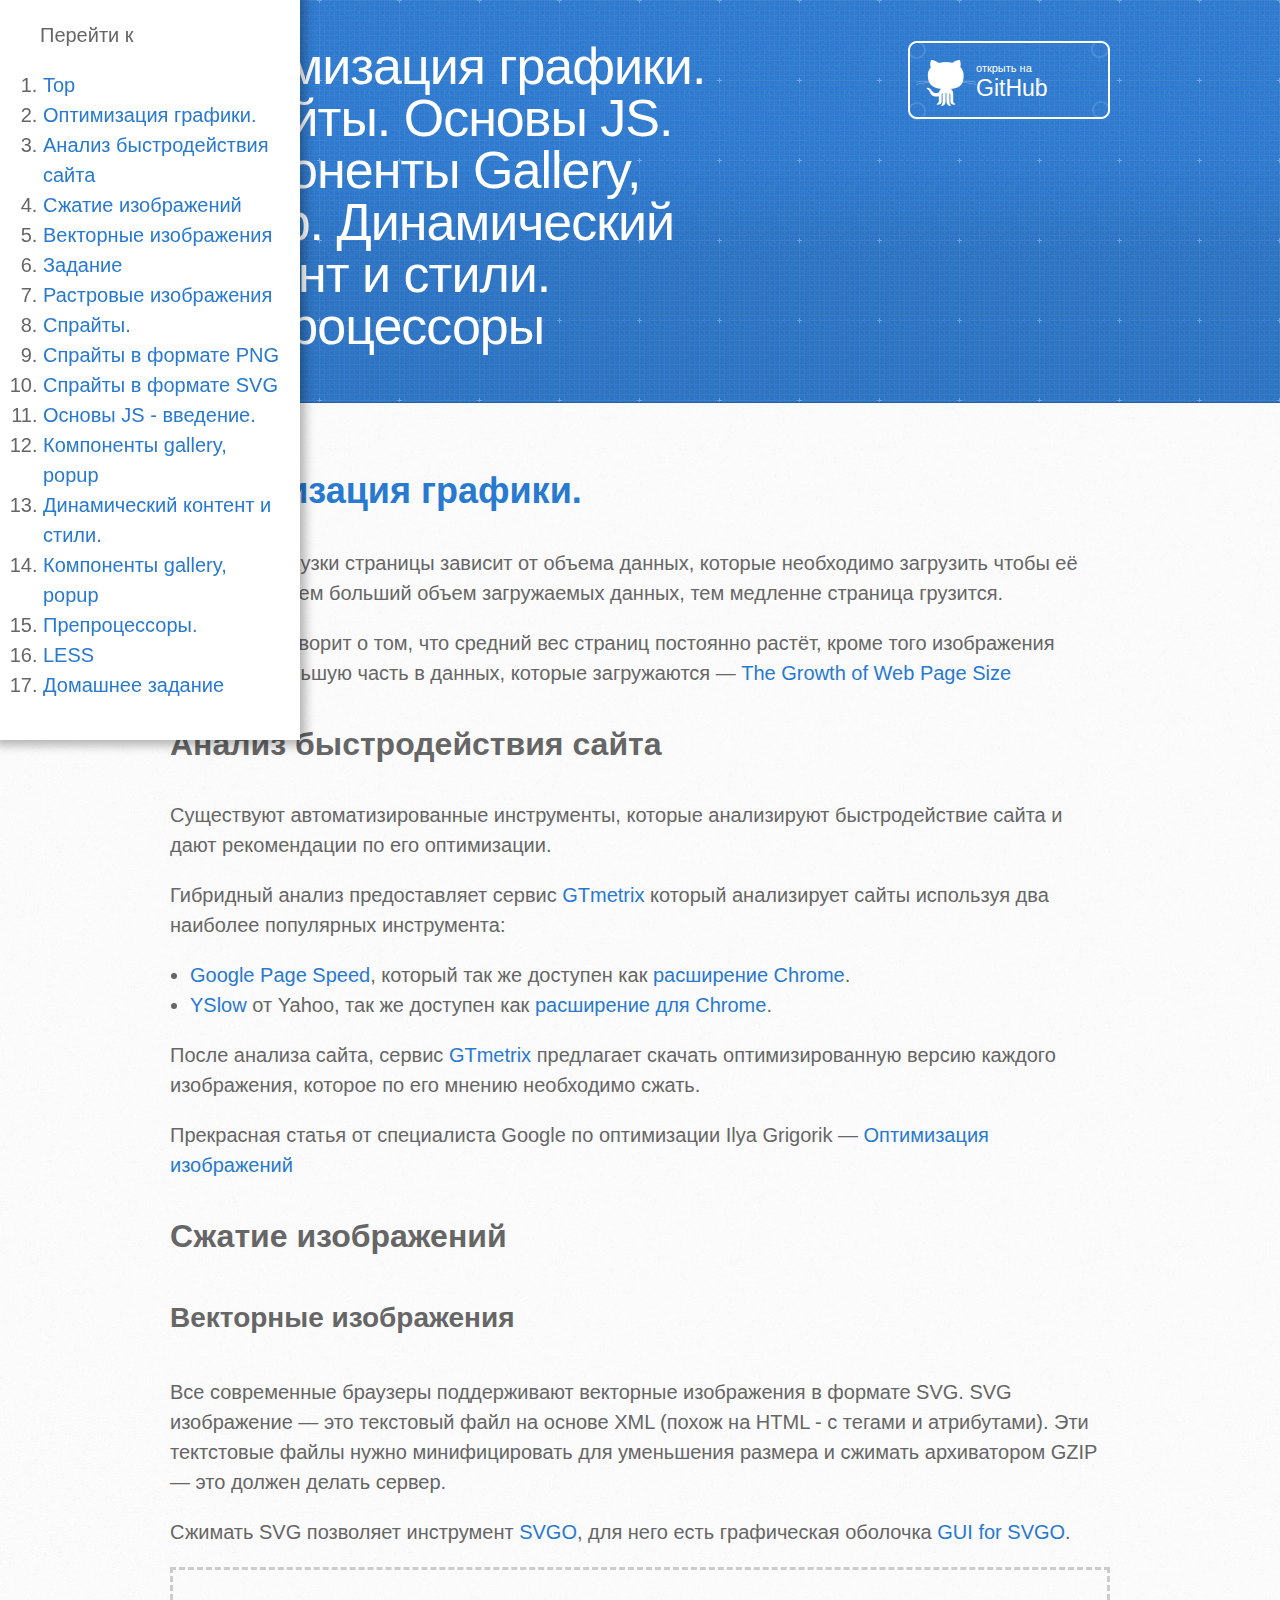
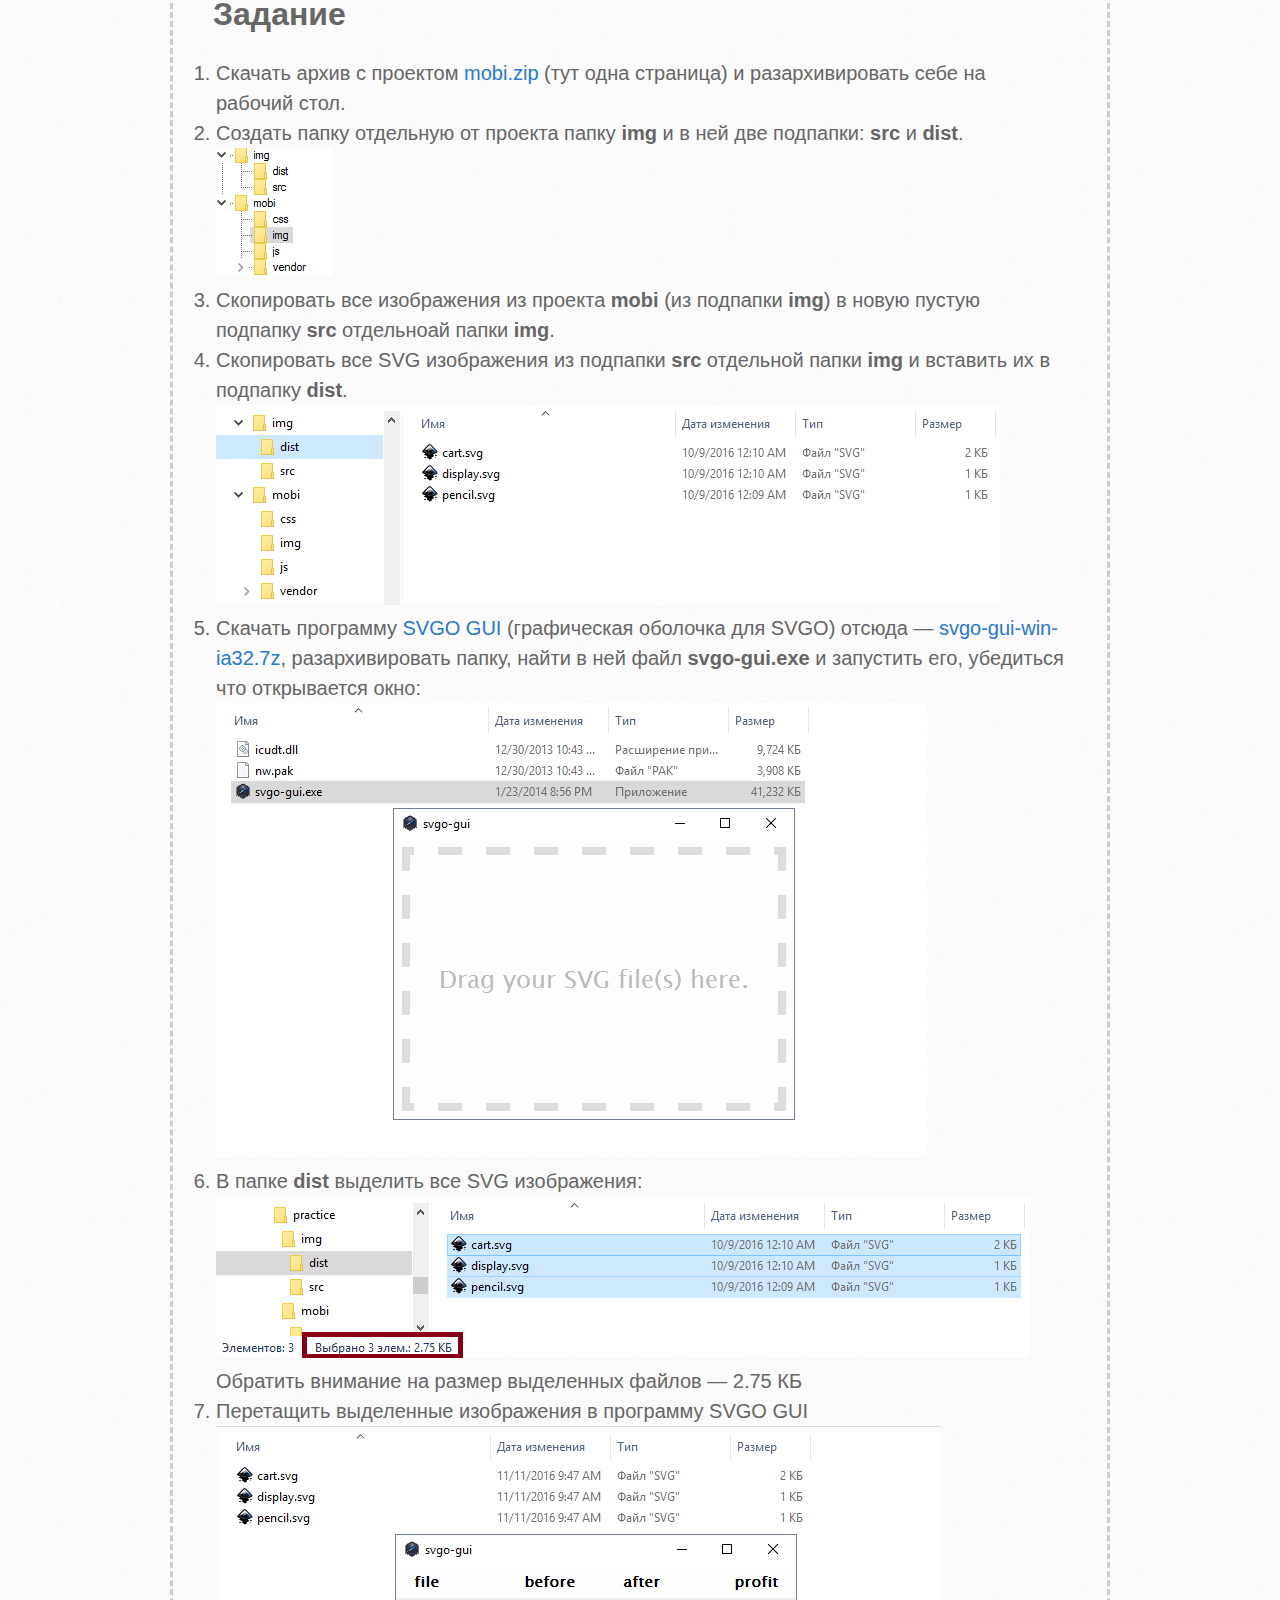
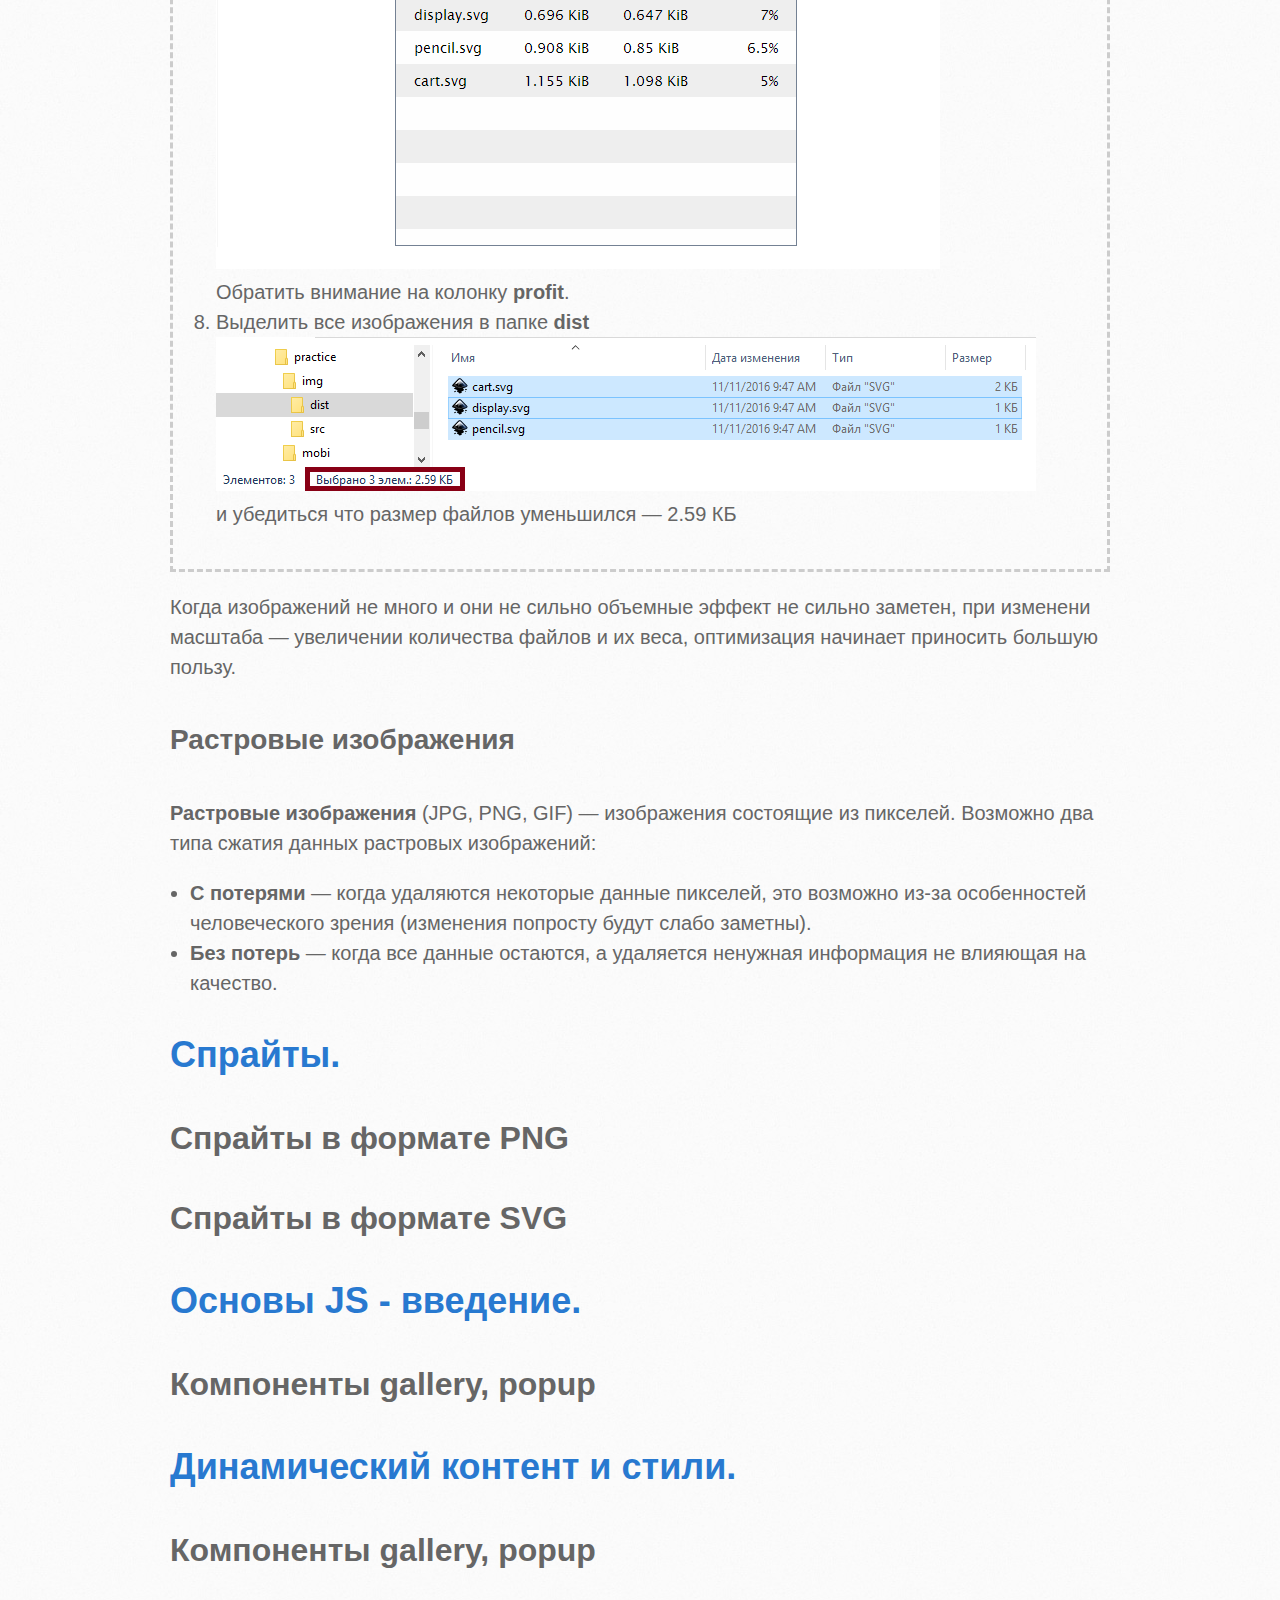
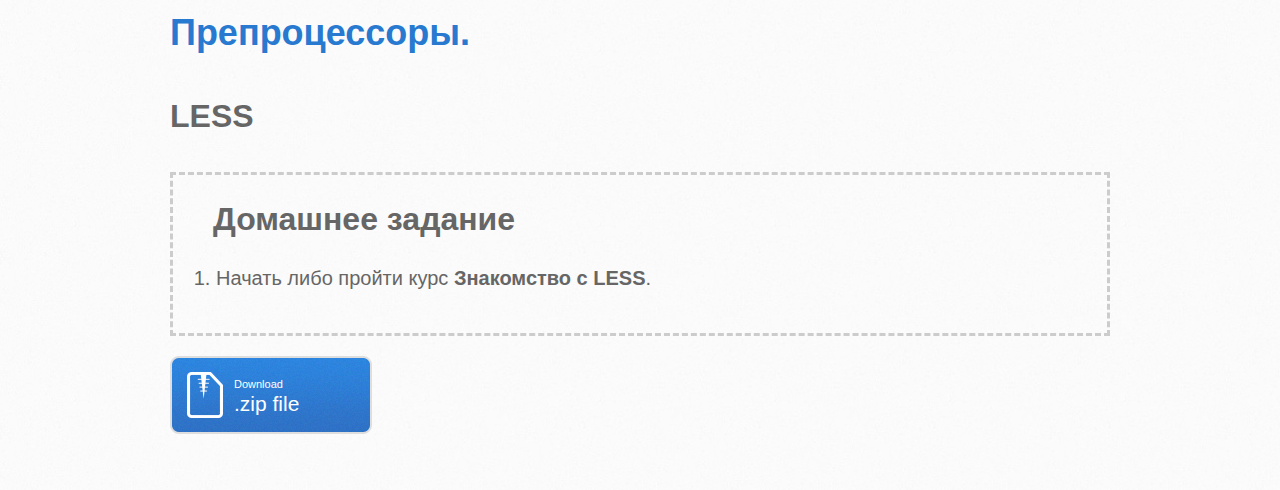
==== commit 35ec1e45: "description of optimization svg" ====
--- a/index.html
+++ b/index.html
@@ -19,7 +19,7 @@
 <body>
 <header>
     <div class="inner">
-        <h1>Оптимизация графики. Спрайты. Основы JS. Комопненты Gallery, popup. Динамический контент и стили. Препроцессоры</h1>
+        <h1>Оптимизация графики. Спрайты. Основы JS. Компоненты Gallery, popup. Динамический контент и стили. Препроцессоры</h1>
         <a href="https://github.com/alekskorovin/html-css-practice-4/" class="button">
             <small>открыть на</small>
             GitHub</a>
@@ -51,7 +51,52 @@
             <p>Прекрасная статья от специалиста Google по оптимизации Ilya Grigorik &mdash; <a href="https://developers.google.com/web/fundamentals/performance/optimizing-content-efficiency/image-optimization?hl=ru">Оптимизация изображений</a></p>
             <h3>Сжатие изображений</h3>
             <h4>Векторные изображения</h4>
-            <p>Все современные браузеры поддерживают векторные изображения в формате SVG. SVG изображение &mdash; это текстовый файл на основе XML (похож на HTML - с тегами и атрибутами). Эти тектстовые файлы нужно минифицировать для уменьшения размера и сжимать архиватором GZIP.</p>
+            <p>Все современные браузеры поддерживают векторные изображения в формате SVG. SVG изображение &mdash; это текстовый файл на основе XML (похож на HTML - с тегами и атрибутами). Эти тектстовые файлы нужно минифицировать для уменьшения размера и сжимать архиватором GZIP &mdash; это должен делать сервер.</p>
+            <p>Сжимать SVG позволяет инструмент <a href="https://github.com/svg/svgo">SVGO</a>, для него есть графическая оболочка <a href="https://github.com/svg/svgo-gui">GUI for SVGO</a>.</p>
+            <div class="task">
+                <h3>Задание</h3>
+                <ol>
+                    <li>Скачать архив с проектом <a href="mobi.zip">mobi.zip</a> (тут одна страница) и разархивировать себе на рабочий стол.</li>
+                    <li>
+                        Создать папку отдельную от проекта папку <b>img</b> и в ней две подпапки: <b>src</b> и <b>dist</b>.
+                        <br />
+                        <img src="images/folder-img-dist-src.png" alt="Новые папки img, dist, src"/>
+                    </li>
+                    <li>Скопировать все изображения из проекта <b>mobi</b> (из подпапки <b>img</b>) в новую пустую подпапку <b>src</b> отдельноай папки <b>img</b>.</li>
+                    <li>
+                        Скопировать все SVG изображения из подпапки <b>src</b> отдельной папки <b>img</b> и вставить их в подпапку <b>dist</b>.
+                        <br/>
+                        <img src="images/folder-dist-with-svg.png" alt="Папка dist с SVG файлами" />
+                    </li>
+                    <li>
+                        Скачать программу <a href="https://github.com/svg/svgo-gui">SVGO GUI</a> (графическая оболочка для SVGO) отсюда &mdash; <a href="http://goo.gl/zuPkL">svgo-gui-win-ia32.7z</a>, разархивировать папку, найти в ней файл <b>svgo-gui.exe</b> и запустить его, убедиться что открывается окно:
+                        <br/>
+                        <img src="images/gui-svgo-1.png" alt="Открытое SVGO-GUI"/>
+                    </li>
+                    <li>
+                        В папке <b>dist</b> выделить все SVG изображения:
+                        <br />
+                        <img src="images/folder-selected-svg-files.png" alt="Выделить все SVG изображения в папке dist"/>
+                        <br />
+                        Обратить внимание на размер выделенных файлов &mdash; 2.75 КБ
+                    </li>
+                    <li>
+                        Перетащить выделенные изображения в программу SVGO GUI
+                        <br />
+                        <img src="images/gui-svgo-2.png" alt="Сжатые SVG файлы"/>
+                        <br />
+                        Обратить внимание на колонку <b>profit</b>.
+                    </li>
+                    <li>
+                        Выделить все изображения в папке <b>dist</b>
+                        <br/>
+                        <img src="images/svg-optimized.png" alt="Размер файлов уменьшился"/>
+                        <br />
+                        и убедиться что размер файлов уменьшился &mdash; 2.59 КБ
+                    </li>
+                </ol>
+            </div>
+            <p>Когда изображений не много и они не сильно объемные эффект не сильно заметен, при изменени масштаба &mdash; увеличении количества файлов и их веса, оптимизация начинает приносить большую пользу.</p>
             <h4>Растровые изображения</h4>
             <p><b>Растровые изображения</b> (JPG, PNG, GIF) &mdash; изображения состоящие из пикселей. Возможно два типа сжатия данных растровых изображений:</p>
             <ul>
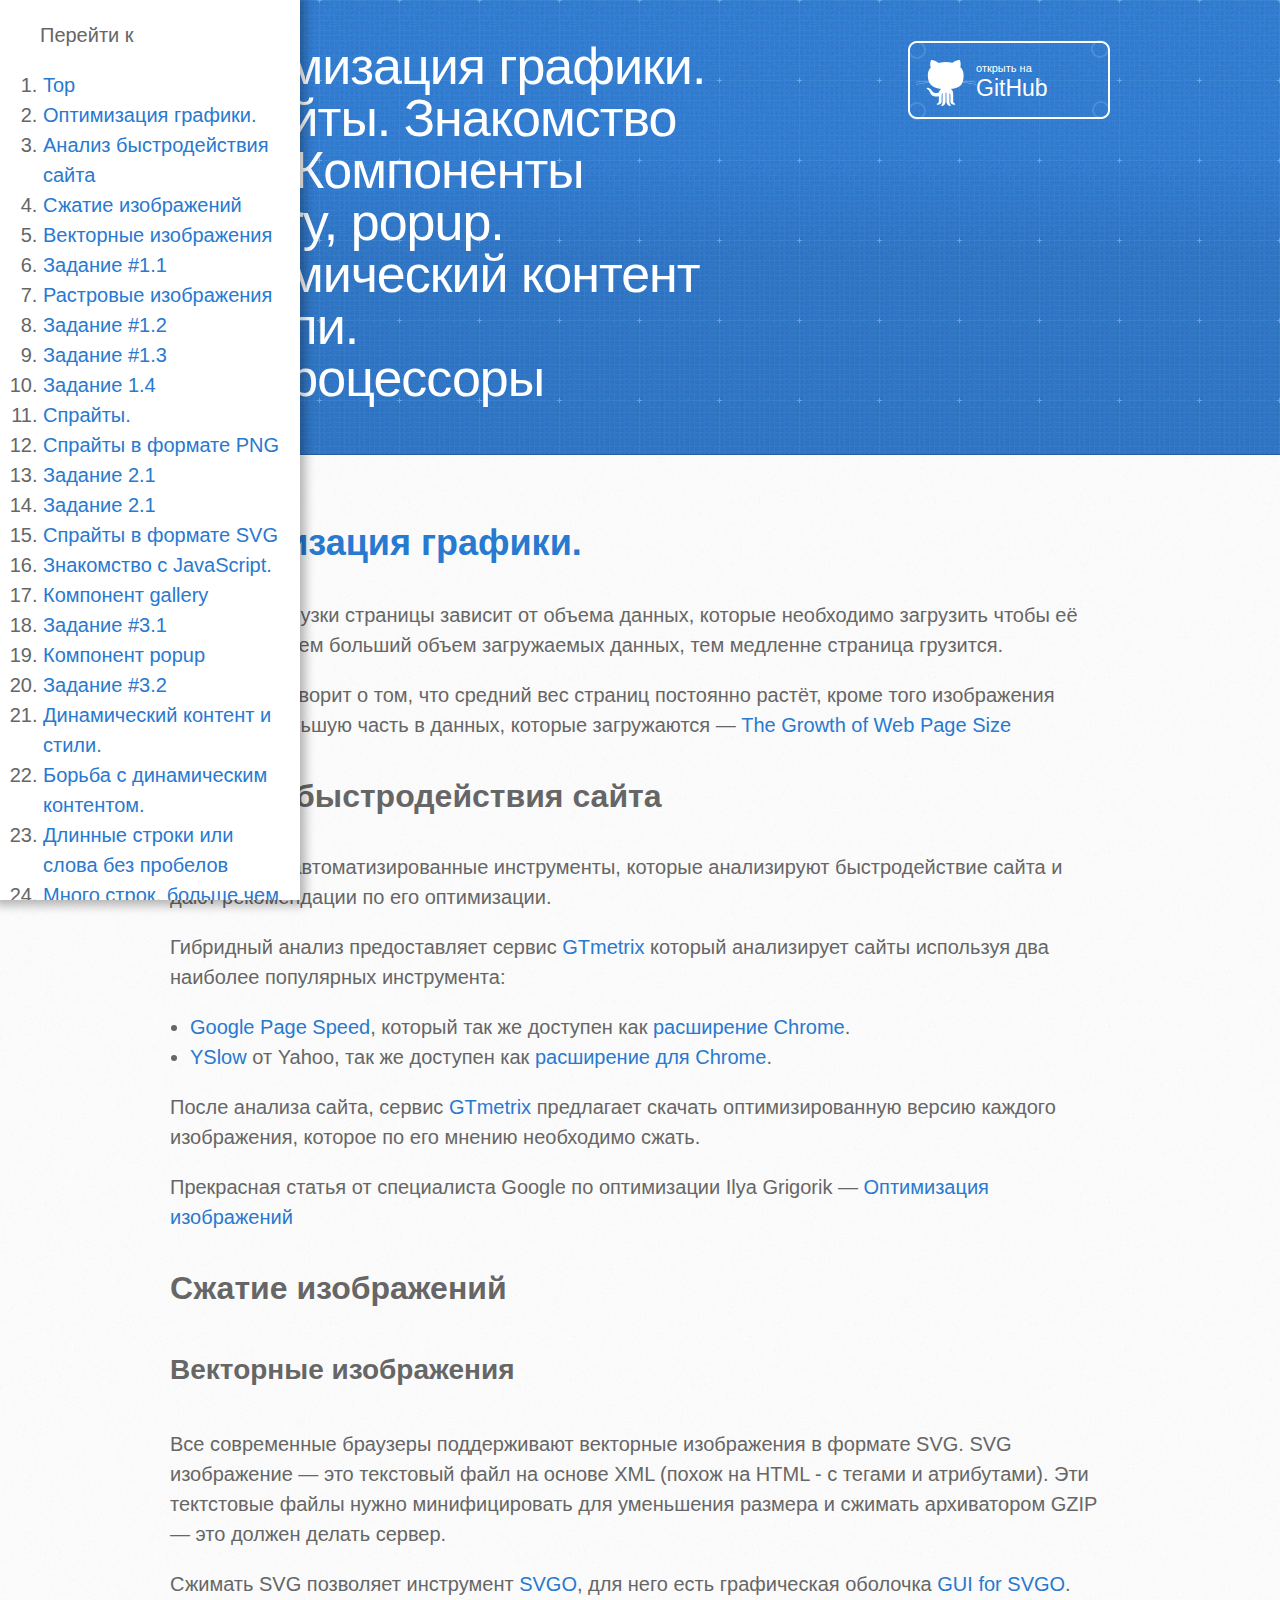
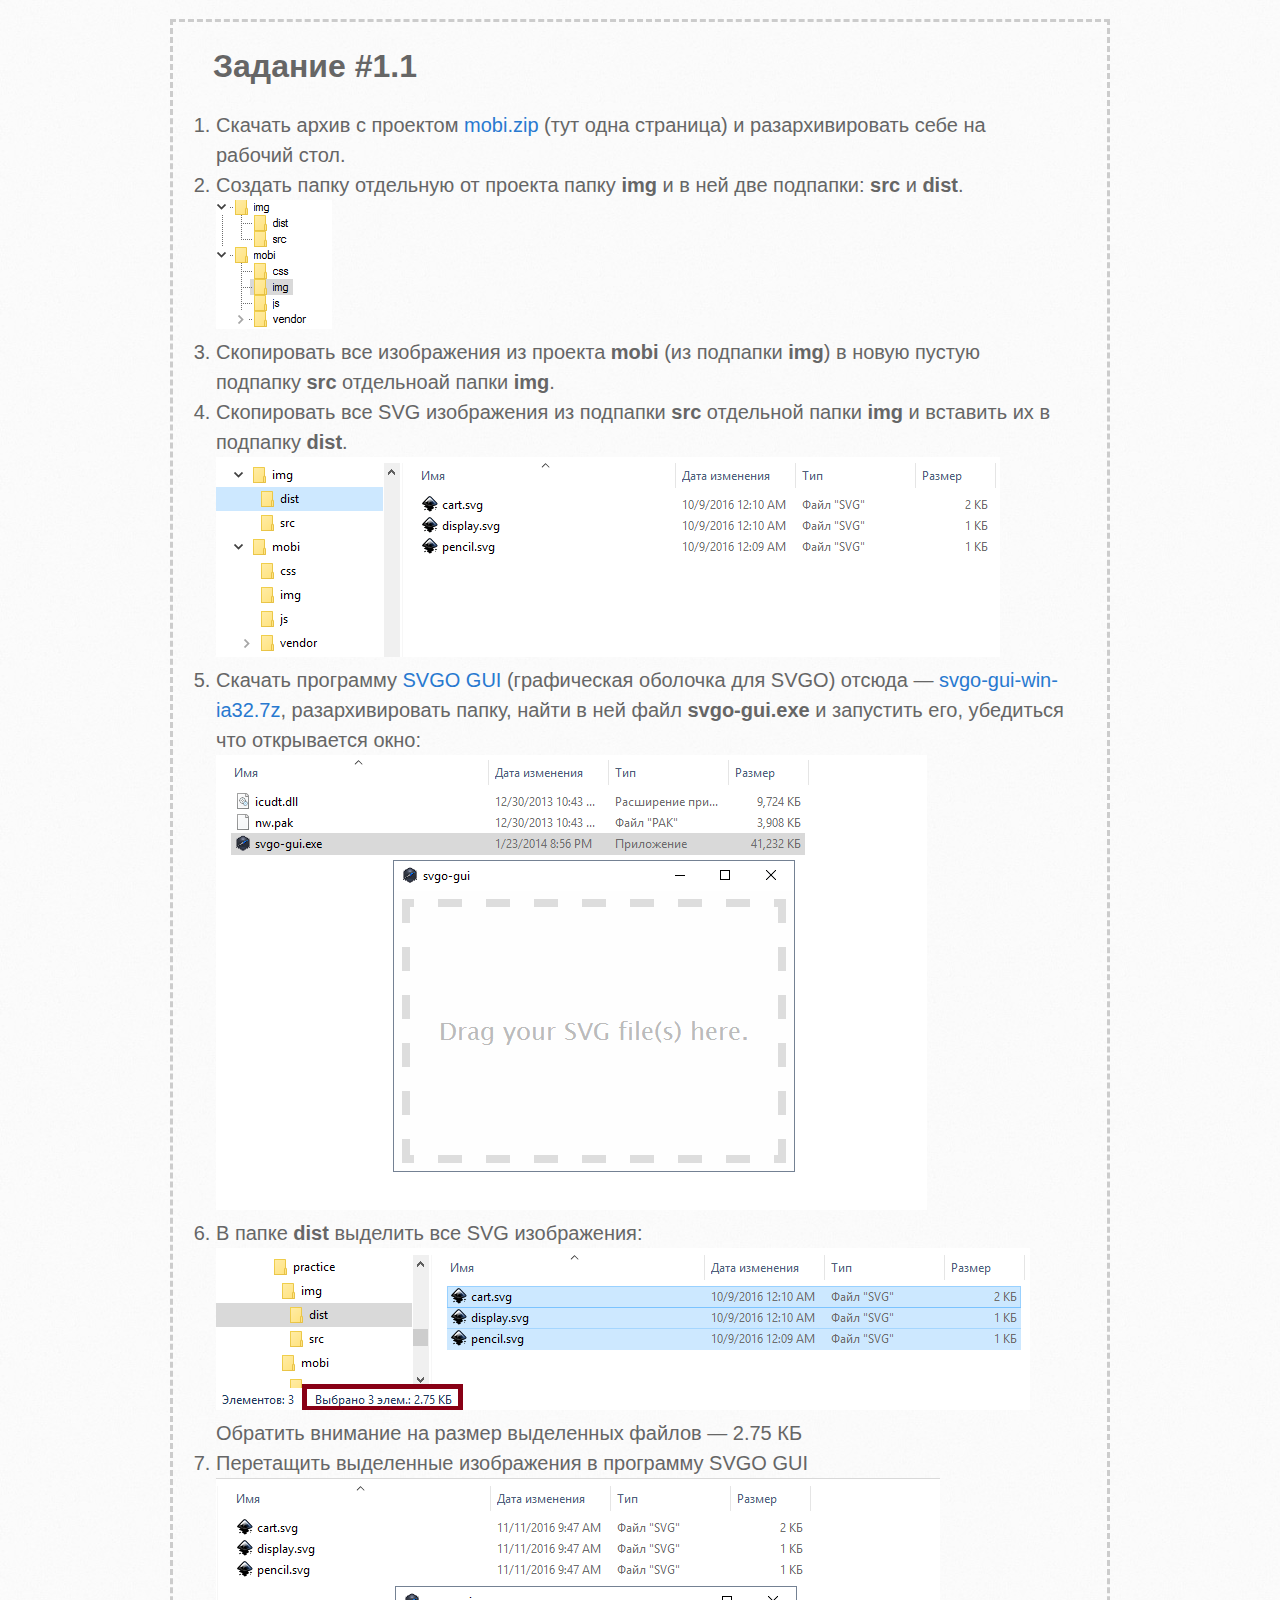
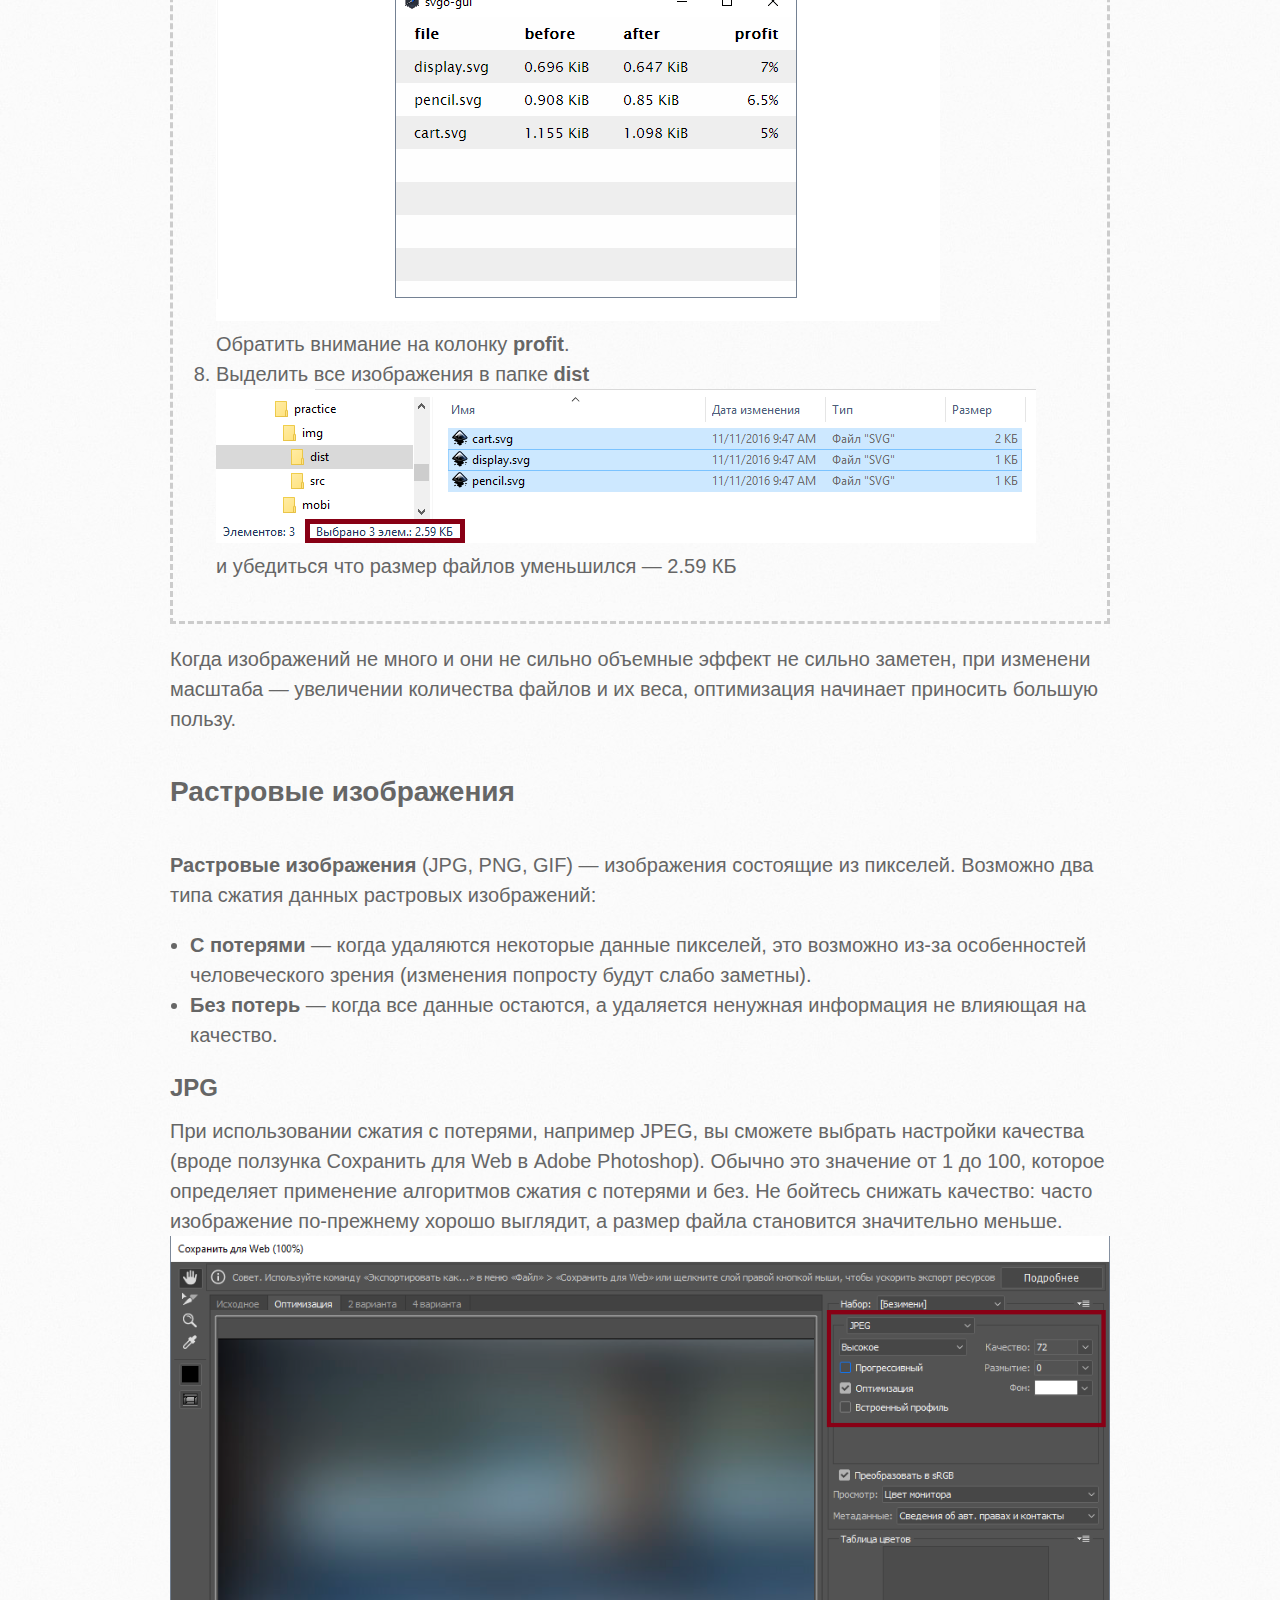
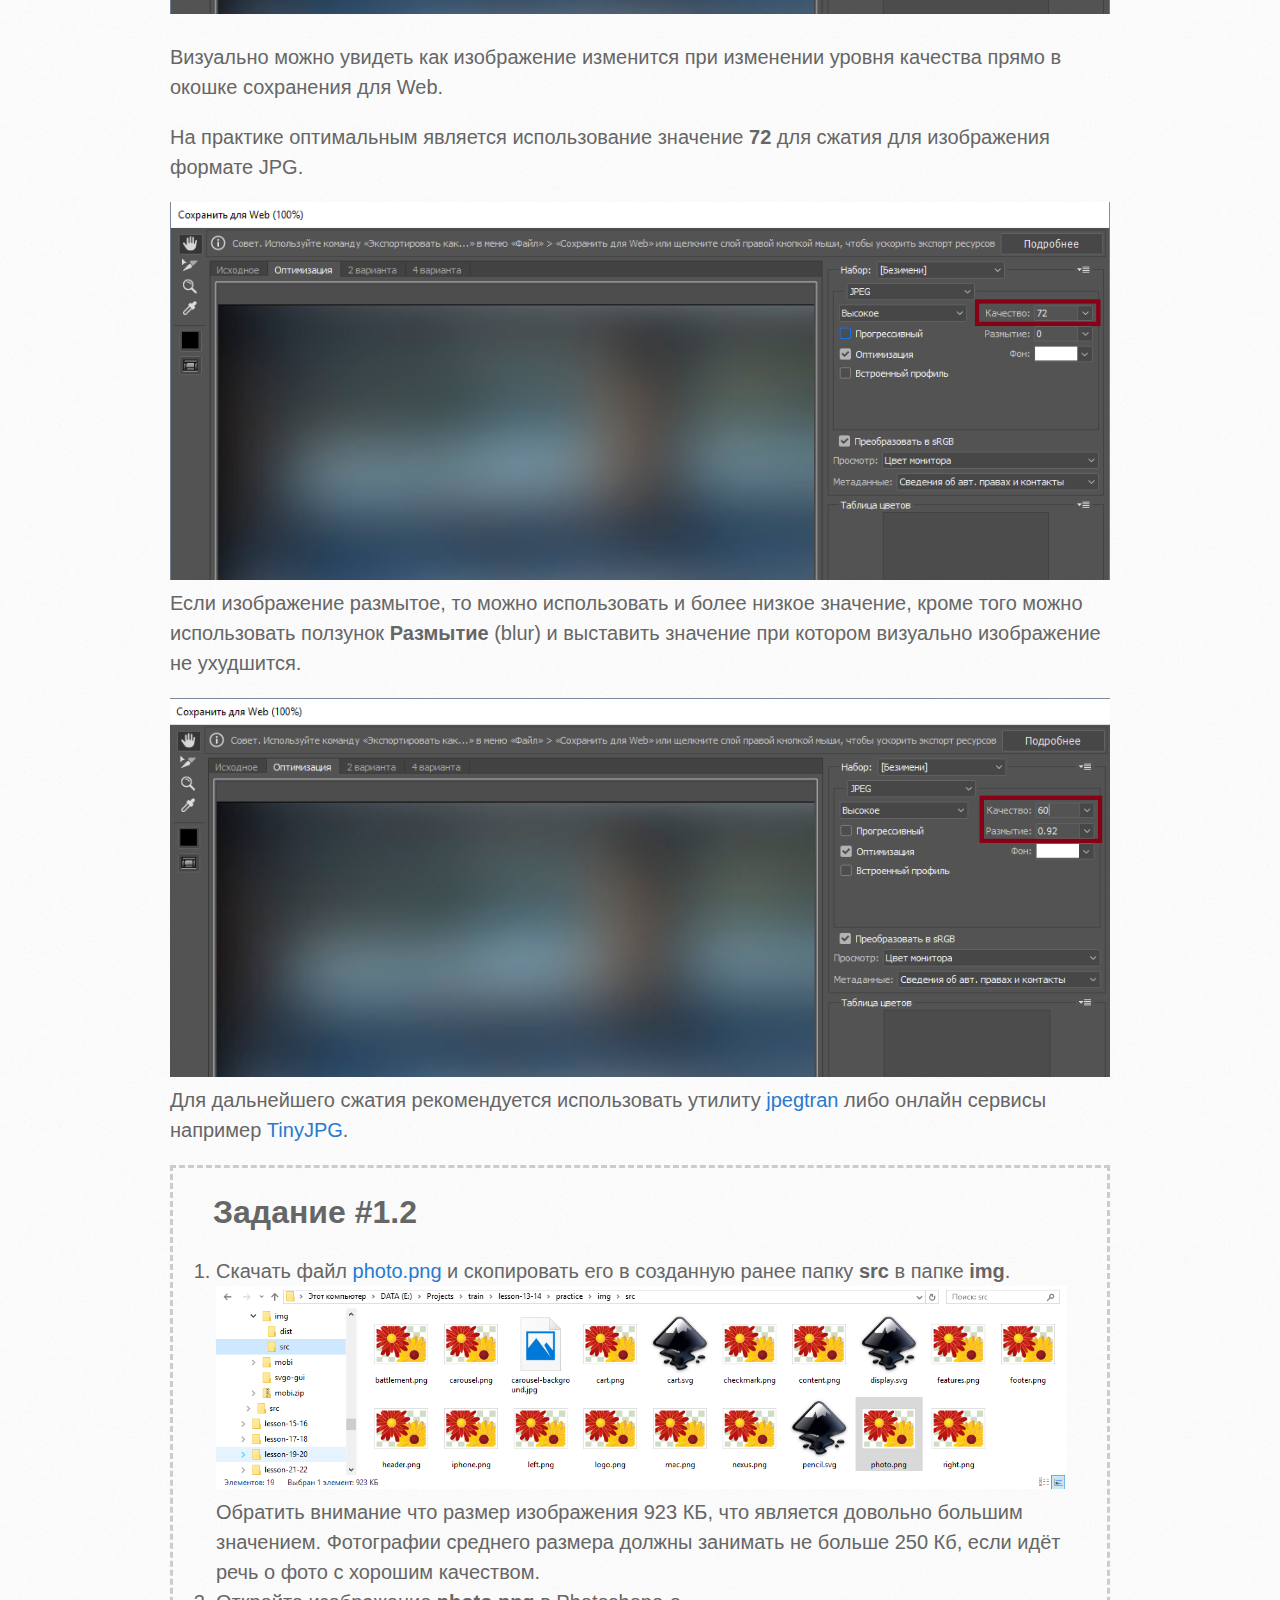
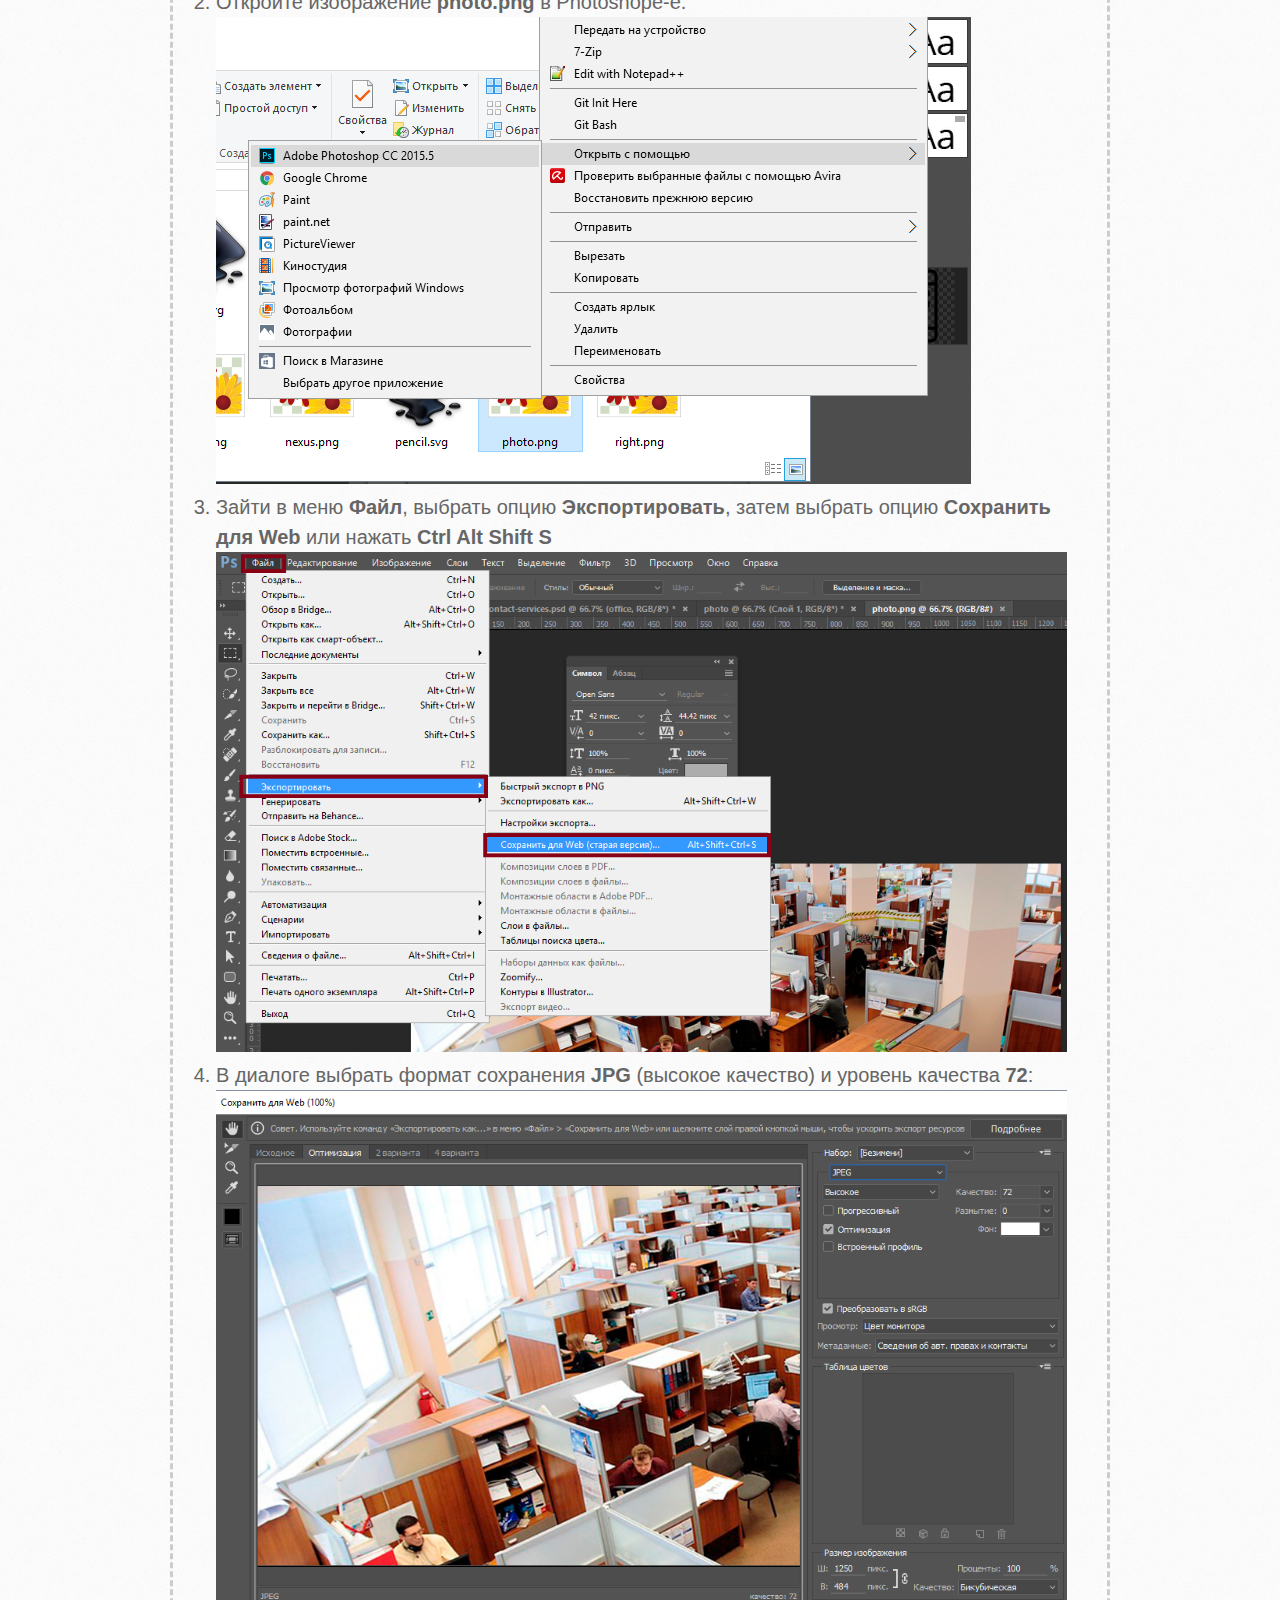
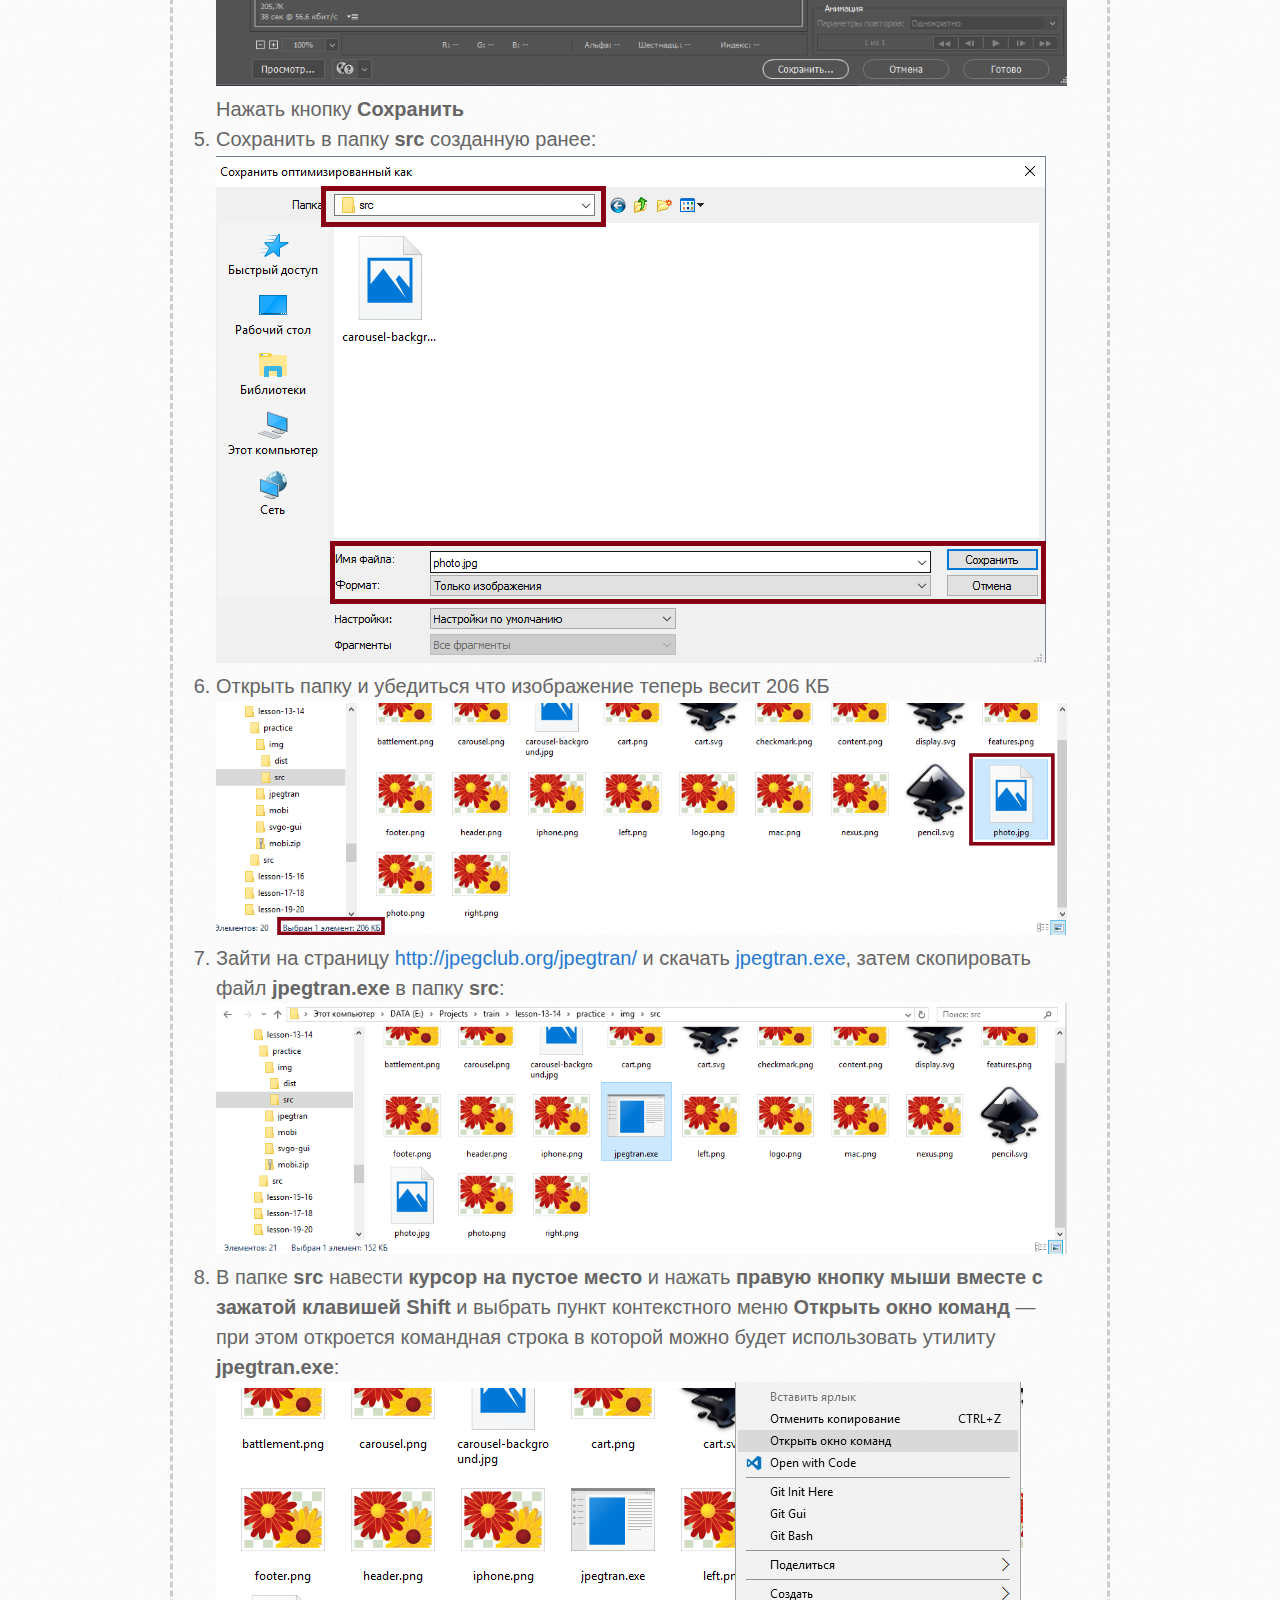
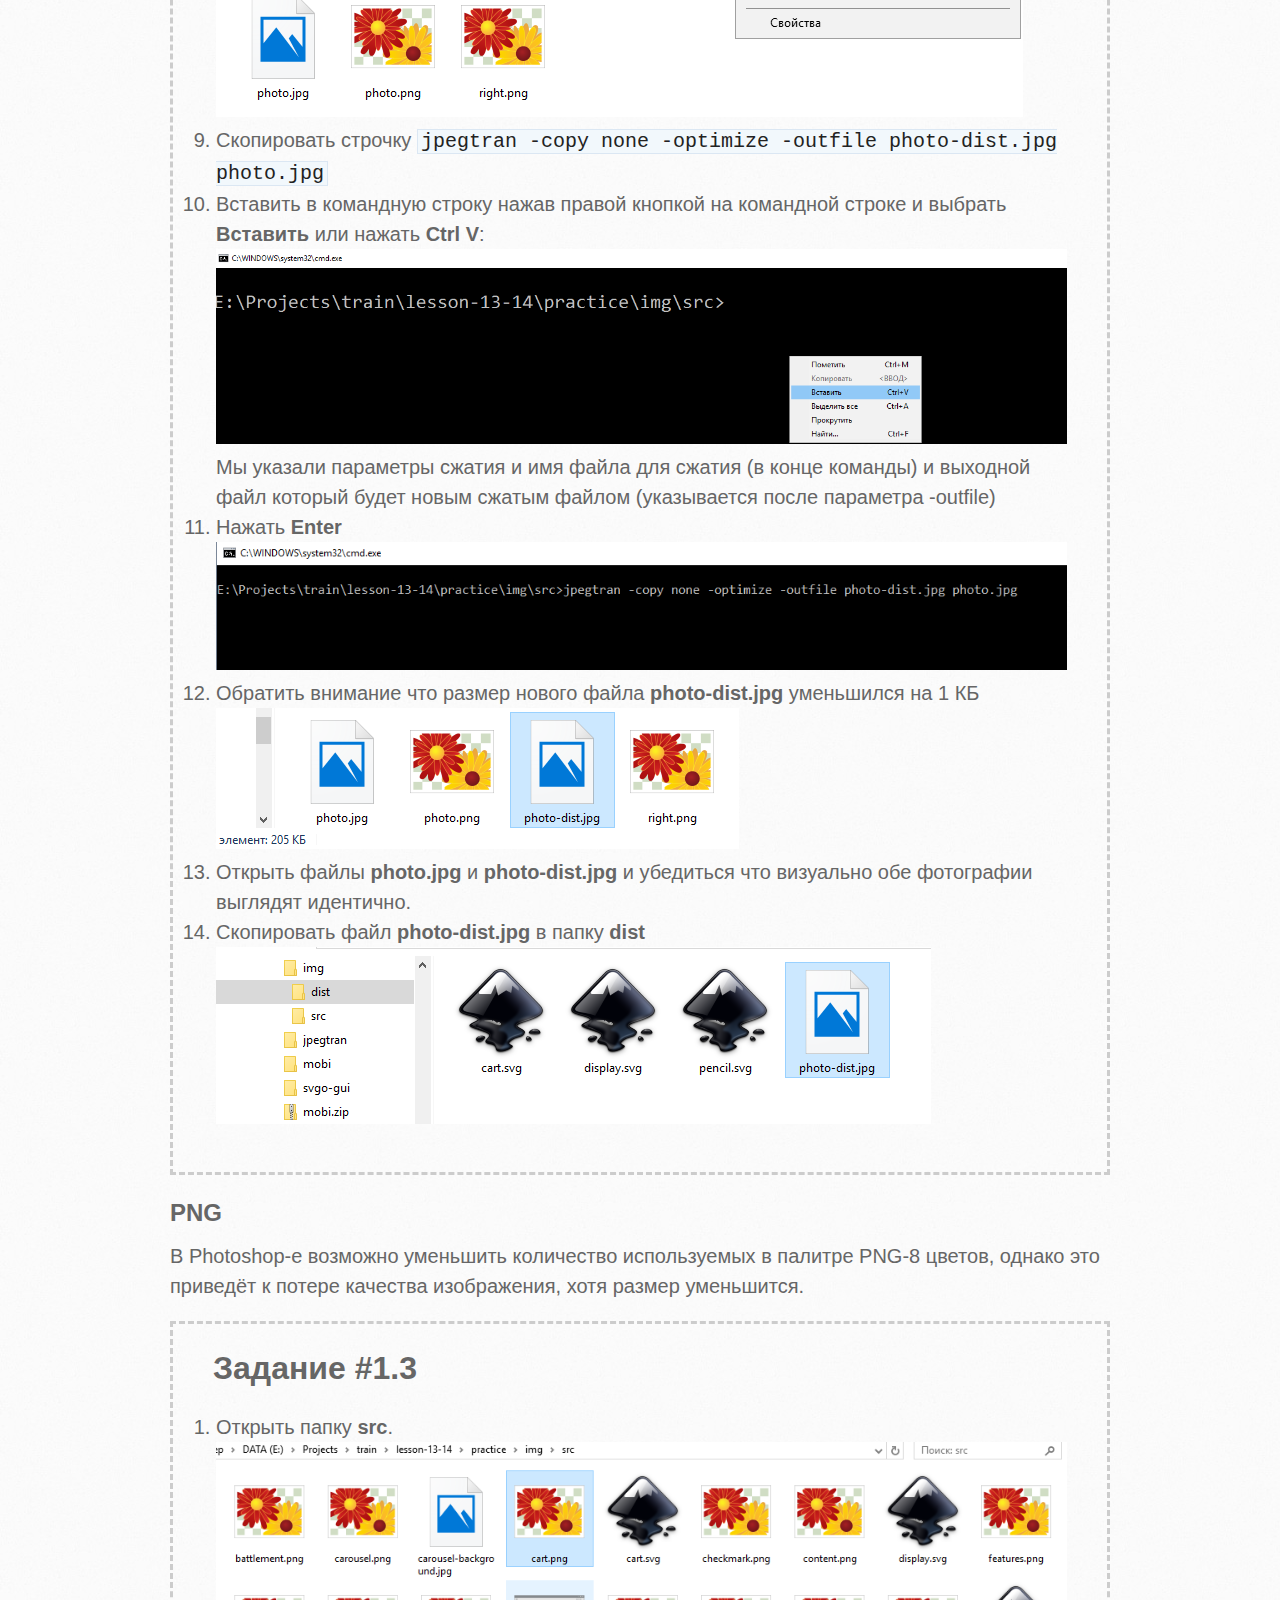
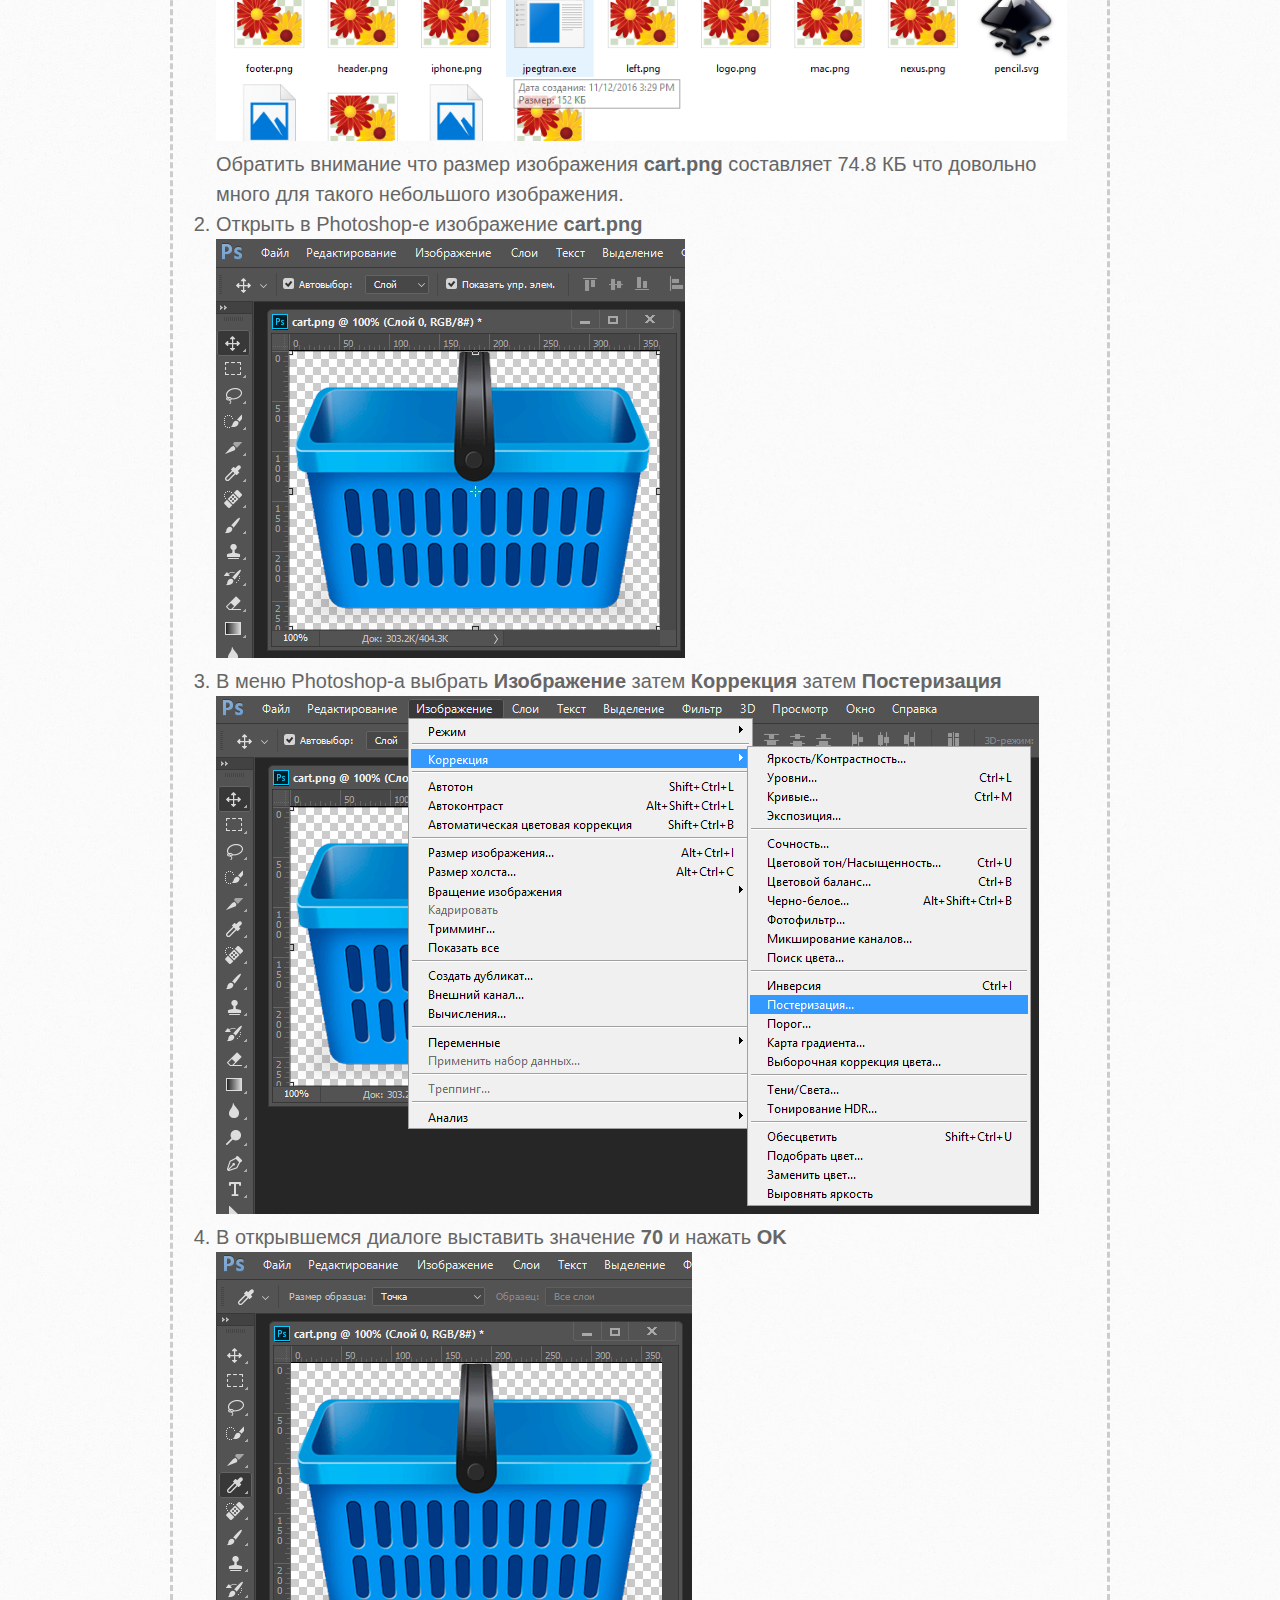
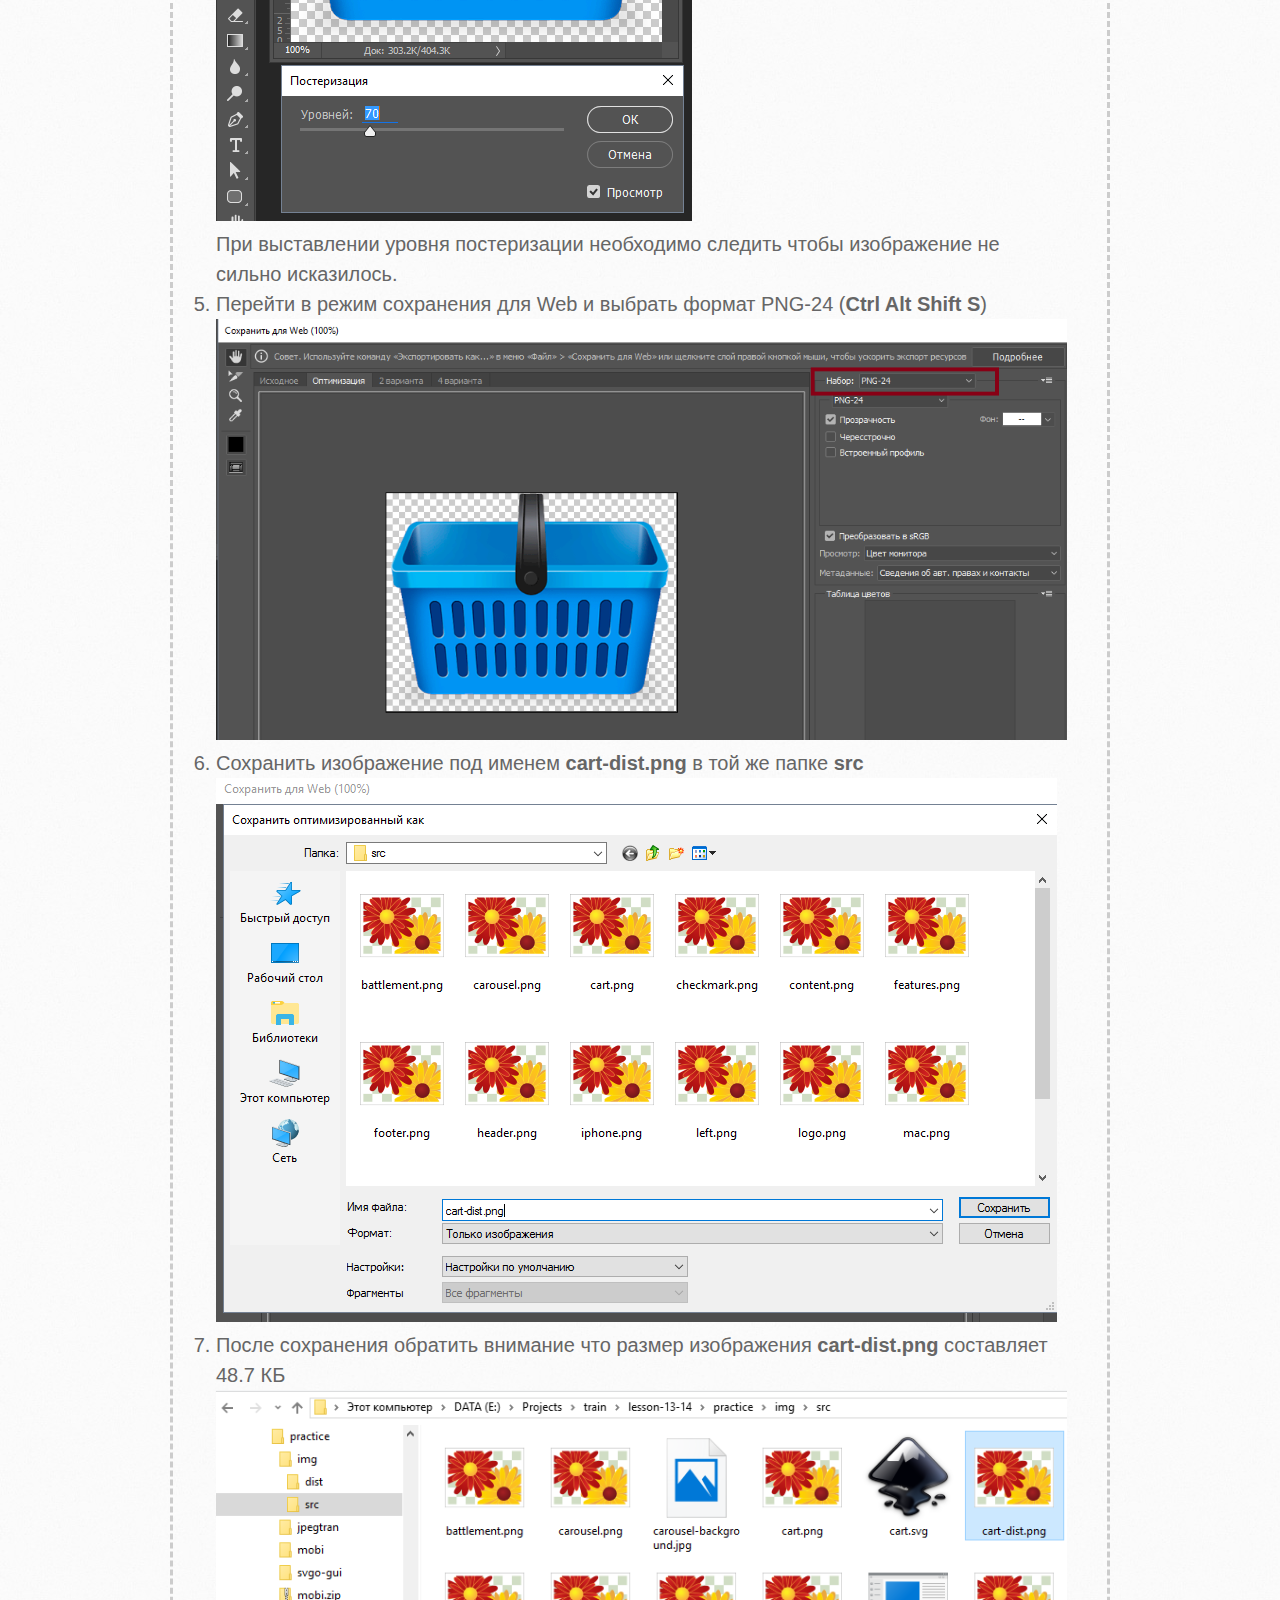
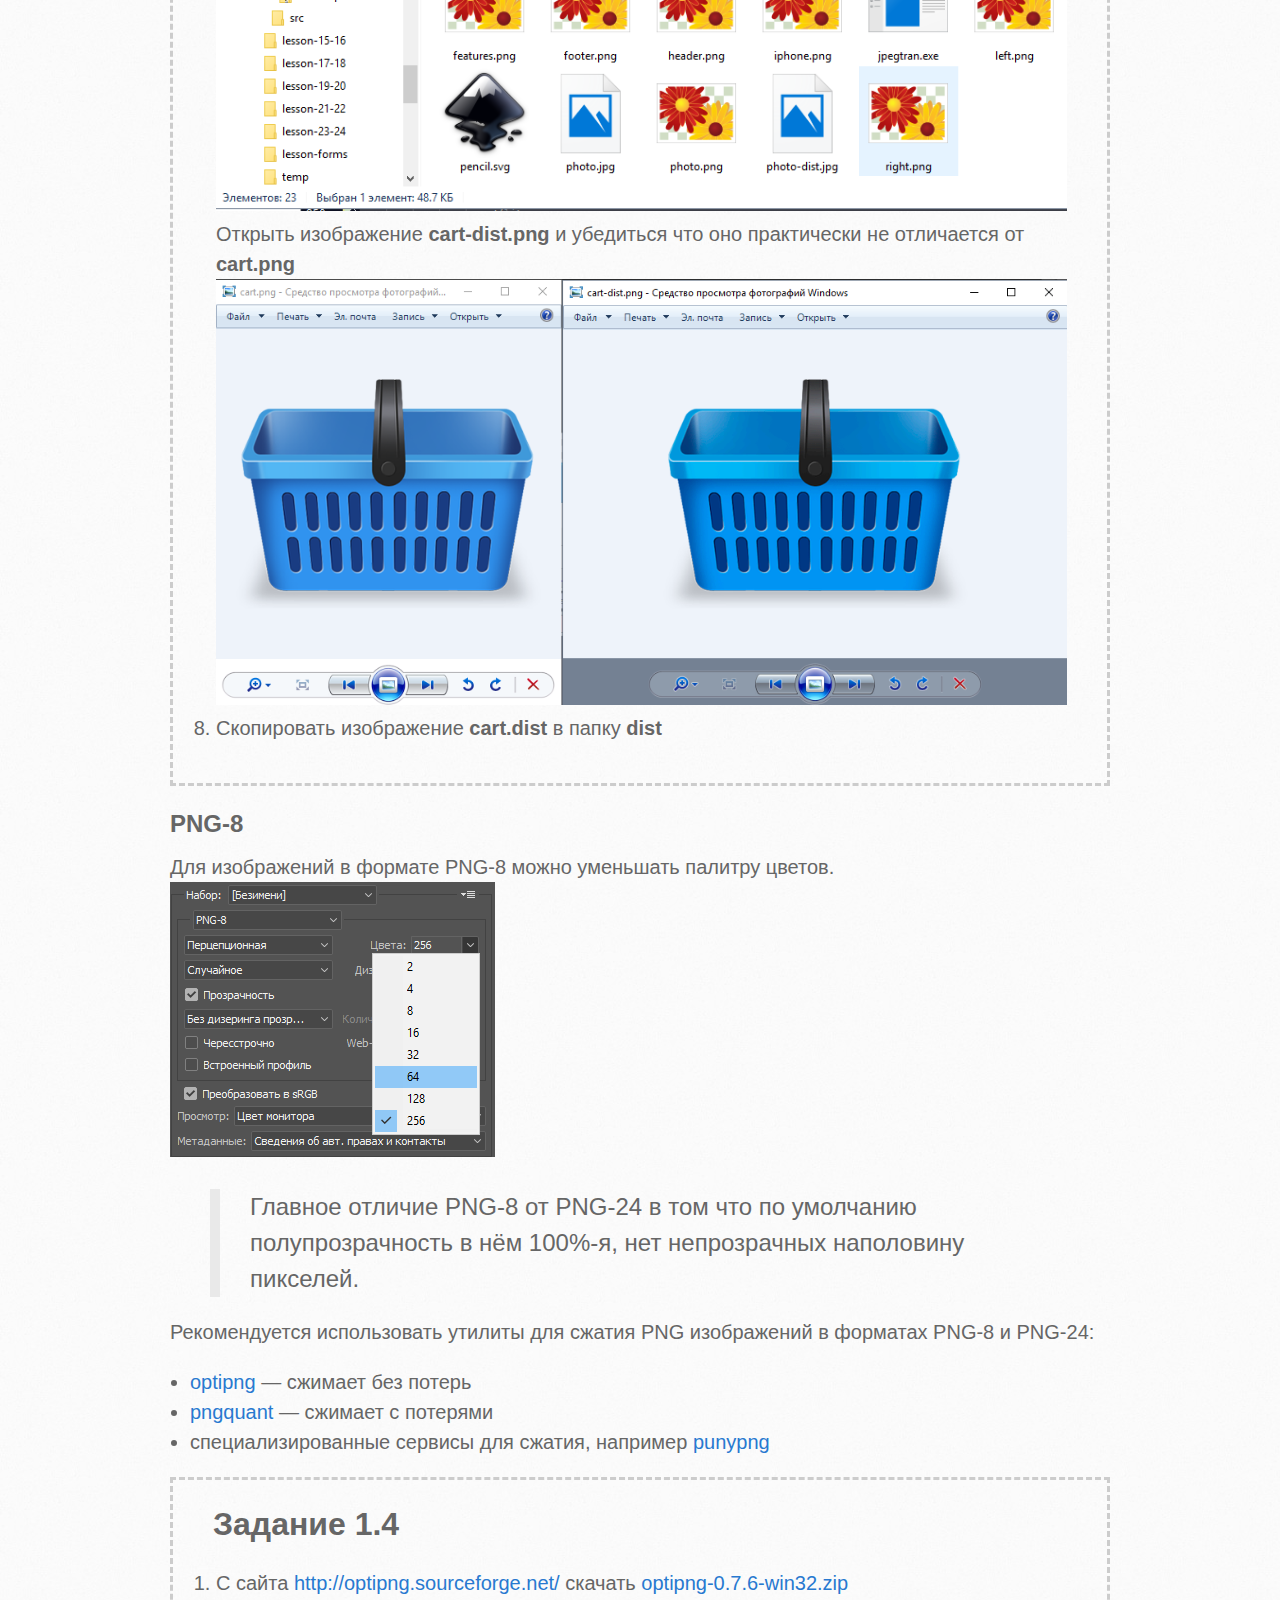
==== commit dfb8749e: "massive update" ====
--- a/index.html
+++ b/index.html
@@ -19,7 +19,7 @@
 <body>
 <header>
     <div class="inner">
-        <h1>Оптимизация графики. Спрайты. Основы JS. Компоненты Gallery, popup. Динамический контент и стили. Препроцессоры</h1>
+        <h1>Оптимизация графики. Спрайты. Знакомство с JS. Компоненты Gallery, popup. Динамический контент и стили. Препроцессоры</h1>
         <a href="https://github.com/alekskorovin/html-css-practice-4/" class="button">
             <small>открыть на</small>
             GitHub</a>
@@ -54,7 +54,7 @@
             <p>Все современные браузеры поддерживают векторные изображения в формате SVG. SVG изображение &mdash; это текстовый файл на основе XML (похож на HTML - с тегами и атрибутами). Эти тектстовые файлы нужно минифицировать для уменьшения размера и сжимать архиватором GZIP &mdash; это должен делать сервер.</p>
             <p>Сжимать SVG позволяет инструмент <a href="https://github.com/svg/svgo">SVGO</a>, для него есть графическая оболочка <a href="https://github.com/svg/svgo-gui">GUI for SVGO</a>.</p>
             <div class="task">
-                <h3>Задание</h3>
+                <h3>Задание #1.1</h3>
                 <ol>
                     <li>Скачать архив с проектом <a href="mobi.zip">mobi.zip</a> (тут одна страница) и разархивировать себе на рабочий стол.</li>
                     <li>
@@ -103,29 +103,550 @@
                 <li><b>С потерями</b> &mdash; когда удаляются некоторые данные пикселей, это возможно из-за особенностей человеческого зрения (изменения попросту будут слабо заметны).</li>
                 <li><b>Без потерь</b> &mdash; когда все данные остаются, а удаляется ненужная информация не влияющая на качество.</li>
             </ul>
+
+            <h5>JPG</h5>
+            <p>
+                При использовании сжатия с потерями, например JPEG, вы сможете выбрать настройки качества (вроде ползунка Сохранить для Web в Adobe Photoshop). Обычно это значение от 1 до 100, которое определяет применение алгоритмов сжатия с потерями и без. Не бойтесь снижать качество: часто изображение по-прежнему хорошо выглядит, а размер файла становится значительно меньше.
+                <br />
+                <img src="images/photoshop-save-for-web-jpg.png" alt="Диалог сохранения изображения для Web - JPG"/>
+            </p>
+            <p>
+                Визуально можно увидеть как изображение изменится при изменении уровня качества прямо в окошке сохранения для Web.
+            </p>
+            <p>
+                На практике оптимальным является использование значение <b>72</b> для сжатия для изображения формате JPG.
+            </p>
+            <img src="images/photoshop-save-for-web-jpg-72.png" alt="Настройка для сохранения в формате JPG"/>
+            <p>
+                Если изображение размытое, то можно использовать и более низкое значение, кроме того можно использовать ползунок <b>Размытие</b> (blur) и выставить значение при котором визуально изображение не ухудшится. </p>
+            <img src="images/photoshop-save-for-web-jpg-60-blur.png" alt="Размытое изображение можно сжать ещё больше"/>
+            <p>
+                Для дальнейшего сжатия рекомендуется использовать утилиту <a href="http://jpegclub.org/jpegtran/">jpegtran</a> либо онлайн сервисы например <a href="https://tinyjpg.com/">TinyJPG</a>.
+            </p>
+            <div class="task">
+                <h3>Задание #1.2</h3>
+                <ol>
+                    <li>
+                        Скачать файл <a href="photo.png">photo.png</a> и скопировать его в созданную ранее папку <b>src</b> в папке <b>img</b>.
+                        <br />
+                        <img  src="images/photo-png-in-src.png" alt="Изображение photo.png в папке src"/>
+                        <br />
+                        Обратить внимание что размер изображения 923 КБ, что является довольно большим значением. Фотографии среднего размера должны занимать не больше 250 Кб, если идёт речь о фото с хорошим качеством.
+                    </li>
+                    <li>
+                        Откройте изображение <b>photo.png</b> в Photoshope-е.
+                        <br/>
+                        <img src="images/photo-png-open-in-photoshop.png" alt="Открыть изображение в Photoshop-e"/>
+                    </li>
+                    <li>
+                        Зайти в меню <b>Файл</b>, выбрать опцию <b>Экспортировать</b>, затем выбрать опцию <b>Сохранить для Web</b> или нажать <b>Ctrl Alt Shift S</b>
+                        <br/>
+                        <img src="images/photo-png-export-in-photoshop.png" alt="Экспортировать для веб"/>
+                    </li>
+                    <li>
+                        В диалоге выбрать формат сохранения <b>JPG</b> (высокое качество) и уровень качества <b>72</b>:
+                        <br />
+                        <img src="images/photo-png-export-in-photoshop-jpg-72.png" alt="Выставить значения сжатия для изображения 72"/>
+                        <br/>
+                        Нажать кнопку <b>Сохранить</b>
+                    </li>
+                    <li>
+                        Сохранить в папку <b>src</b> созданную ранее:
+                        <br />
+                        <img src="images/photo-png-export-save.png" alt="Сохранить в папку src созданную ранее"/>
+                    </li>
+                    <li>
+                        Открыть папку и убедиться что изображение теперь весит 206 КБ
+                        <br/>
+                        <img src="images/photo-png-export-jpg.png" alt="Открыть папку и убедиться что изображение теперь весит 206 КБ"/>
+                    </li>
+                    <li>
+                        Зайти на страницу <a href="http://jpegclub.org/jpegtran/">http://jpegclub.org/jpegtran/</a> и скачать <a href="http://jpegclub.org/jpegtran.exe">jpegtran.exe</a>, затем скопировать файл <b>jpegtran.exe</b> в папку <b>src</b>:
+                        <br/>
+                        <img src="images/jpegtran.png" alt="JPEGTran в папке SRC"/>
+                    </li>
+                    <li>
+                        В папке <b>src</b> навести <b>курсор на пустое место</b> и нажать <b>правую кнопку мыши вместе с зажатой клавишей Shift</b> и выбрать пункт контекстного меню <b>Открыть окно команд</b> &mdash; при этом откроется командная строка в которой можно будет использовать утилиту <b>jpegtran.exe</b>:
+                        <br />
+                        <img src="images/src-command-window.png" alt="Открыть командную строку"/>
+                    </li>
+                    <li>
+                        Скопировать строчку <code>jpegtran -copy none -optimize -outfile photo-dist.jpg photo.jpg</code>
+                    </li>
+                    <li>
+                        Вставить в командную строку нажав правой кнопкой на командной строке и выбрать <b>Вставить</b> или нажать <b>Ctrl V</b>:
+                        <br/>
+                        <img src="images/command-line-paste-jpetran.png" alt="Вставить в командную строку нажав правой кнопкой на командной строке и выбрать вставить"/>
+                        <br/>
+                        Мы указали параметры сжатия и имя файла для сжатия (в конце команды) и выходной файл который будет новым сжатым файлом (указывается после параметра -outfile)
+                    </li>
+                    <li>
+                        Нажать <b>Enter</b>
+                        <br >
+                        <img src="images/command-line-jpetran.png" alt="Нажать Enter"/>
+                    </li>
+                    <li>
+                        Обратить внимание что размер нового файла <b>photo-dist.jpg</b> уменьшился на 1 КБ
+                        <br />
+                        <img src="images/saved-file-jpg.png" alt=" Обратить внимание что размер файла photo-dist.jpg уменьшился на 1 КБ"/>
+                    </li>
+                    <li>
+                        Открыть файлы <b>photo.jpg</b> и <b>photo-dist.jpg</b> и убедиться что визуально обе фотографии выглядят идентично.
+                    </li>
+                    <li>
+                        Скопировать файл <b>photo-dist.jpg</b> в папку <b>dist</b>
+                        <br/>
+                        <img src="images/dist-with-jpg.png" alt="Скопировать файл photo-dist.jpg в папку dist"/>
+                    </li>
+                </ol>
+            </div>
+            <h5>
+                PNG
+            </h5>
+            <p>
+                В Photoshop-е возможно уменьшить количество используемых в палитре PNG-8 цветов, однако это приведёт к потере качества изображения, хотя размер уменьшится.
+            </p>
+            <div class="task">
+                <h3>Задание #1.3</h3>
+                <ol>
+                    <li>
+                        Открыть папку <b>src</b>.
+                        <br />
+                        <img  src="images/src-png24.png" alt="Изображение cart.png в папке src"/>
+                        <br />
+                        Обратить внимание что размер изображения <b>cart.png</b> составляет 74.8 КБ что довольно много для такого небольшого изображения.
+                    </li>
+                    <li>
+                        Открыть в Photoshop-е изображение <b>cart.png</b>
+                        <br />
+                        <img src="images/photoshop-cart.png" alt="Открытое изображение cart.png в Photoshop-е"/>
+                    </li>
+                    <li>
+                        В меню Photoshop-а выбрать <b>Изображение</b> затем <b>Коррекция</b> затем <b>Постеризация</b>
+                        <br/>
+                        <img src="images/photoshop-posterization.png" alt="Постеризация в Photoshop-е"/>
+                    </li>
+                    <li>
+                        В открывшемся диалоге выставить значение <b>70</b> и нажать <b>OK</b>
+                        <br />
+                        <img src="images/photoshop-posterization-level.png" alt="Уровень постеризации 70"/>
+                        <br />
+                        При выставлении уровня постеризации необходимо следить чтобы изображение не сильно исказилось.
+                    </li>
+                    <li>
+                        Перейти в режим сохранения для Web и выбрать формат PNG-24 (<b>Ctrl Alt Shift S</b>)
+                        <br />
+                        <img src="images/photoshop-posterization-save.png" alt="Перейти в режим сохранения для Web и выбрать формат PNG-24 (Ctrl Alt Shift S)"/>
+                    </li>
+                    <li>
+                        Сохранить изображение под именем <b>cart-dist.png</b> в той же папке <b>src</b>
+                        <br />
+                        <img src="images/photoshop-posterization-save-dist.png" alt="Сохранить изображение под именем cart-dist.png в той же папке src"/>
+                    </li>
+                    <li>
+                        После сохранения обратить внимание что размер изображения <b>cart-dist.png</b> составляет 48.7 КБ
+                        <br/>
+                        <img src="images/cart-dist.png" alt="cart-dist.png составляет 48.7 КБ"/>
+                     </li>
+                        Открыть изображение <b>cart-dist.png</b> и убедиться что оно практически не отличается от <b>cart.png</b>
+                        <br />
+                        <img src="images/cart-and-cart-dist.png" alt="Изображения cart.png и cart-dist.png"/>
+                    </li>
+                    <li>
+                        Скопировать изображение <b>cart.dist</b> в папку <b>dist</b>
+                        <br />
+                    </li>
+                </ol>
+            </div>
+            <h5>PNG-8</h5>
+            <p>
+                Для изображений в формате PNG-8 можно уменьшать палитру цветов.
+                <br/>
+                <img src="images/png8-pallette.png" alt="Палитра цветов PNG-8"/>
+            </p>
+            <blockquote>
+                Главное отличие PNG-8 от PNG-24 в том что по умолчанию полупрозрачность в нём 100%-я, нет непрозрачных наполовину пикселей.
+            </blockquote>
+            <p>
+                Рекомендуется использовать утилиты для сжатия PNG изображений в форматах PNG-8 и PNG-24:
+            </p>
+            <ul>
+                <li><a href="http://optipng.sourceforge.net/">optipng</a> &mdash; сжимает без потерь</li>
+                <li><a href="https://pngquant.org/">pngquant</a> &mdash; сжимает с потерями</li>
+                <li>специализированные сервисы для сжатия, например <a href="https://tinypng.com/">punypng</a></li>
+            </ul>
+            <div class="task">
+                <h3>Задание 1.4</h3>
+                <ol>
+                    <li>
+                        С сайта <a href="http://optipng.sourceforge.net/">http://optipng.sourceforge.net/</a> скачать <a href="http://prdownloads.sourceforge.net/optipng/optipng-0.7.6-win32.zip?download">optipng-0.7.6-win32.zip</a>
+                    </li>
+                    <li>
+                        Разархивировать папку и скопировать в буфер обмена <b>optipng.exe</b>, скопировать его в папку <b>dist</b>.
+                        <br />
+                        <img src="images/optipng-dist.png" alt="Optipng ввутри папки dist"/>
+                    </li>
+                    <li>
+                        В папке <b>src</b> выделить и скопировать все PNG файлы обратив внимание на размер <b>1.73 МБ</b>:
+                        <br />
+                        <img src="images/src-png.png" alt="Все изображения в формате PNG"/>
+                    </li>
+                    <li>
+                        Вставить их в папку <b>dist</b>
+                        <br/>
+                        <img src="images/dist-png.png" alt="Все PNG изображения в папке dist"/>
+                    </li>
+                    <li>
+                        В папке <b>dist</b> кликнуть на свободное место правой кнопкой мыши с зажатой кнопкой Shift и выбрать "Открыть окно команд"
+                        <br/>
+                        <img src="images/dist-png-command-window.png" alt="Открыть окно команд"/>
+                    </li>
+                    <li>
+                        Скопировать код запуска утилиты по оптимизации PNG изображений<br>
+                        <code>optipng -o7 *.png</code>
+                        <br/>
+                        <b>-o7</b> &mdash; флаг указывающий наивысший уровень компрессии
+                    </li>
+                    <li>
+                        Вставить в командную строку код и нажать <b>Enter</b>
+                        <br/>
+                        <img src="images/dist-png-command-window-code.png" alt="Код для оптимизации PNG изображений"/>
+                    </li>
+                    <li>
+                        Дождаться окончания процесса оптимизации
+                        <br/>
+                        <img src="images/dist-optimized-png.png" alt="Дождаться окончания процесса оптимизации"/>
+                    </li>
+                    <li>
+                        Выделить все PNG изображения в папке <b>dist</b> и убедиться что размер стал меньше &mdash; <b>1.67 МБ</b>
+                        <br/>
+                        <img src="images/dist-png-compressed.png" alt="Сжатые PNG изображения"/>
+                    </li>
+                    <li>
+                        В названиях с суффиксом <b>-dist</b> убрать суффикс и перезаписать эти изображения.
+                    </li>
+                    <li>
+                        Просмотреть все изображения &mdash; нет ли битых картинок.
+                    </li>
+                    <li>Все изображения из папки <b>dist</b> скопировать в папку <b>img</b> проекта <b>mobi</b>.</li>
+                </ol>
+            </div>
+            <h5>
+                GIF
+            </h5>
+            <p>
+                Рекомендуется не использовать GIF, потому что формат PNG сжимается лучше, единственный вариант когда вам может понадобиться GIF это для сохранения анимации &mdash; для этого подойдёт анимированный GIF который обладает поддержкой всеми браузерами.
+            </p>
+            <hr/>
+            <p>
+                Не бойтесь экспериментировать с параметрами компрессоров. Установите разные настройки качества, выберите подходящий вариант и примените его к другим похожим изображениям на сайте. Но помните: не все графические ресурсы нужно сжимать одним и тем же методом!
+            </p>
             <h2>
                 <a id="sprites" class="anchor" href="#sprites" aria-hidden="true"><span aria-hidden="true"
                                                                                           class="octicon octicon-link"></span>Спрайты.</a>
             </h2>
-
+            <p>
+                Спрайт это изображение объединяющее в себе несколько других изображений.
+            </p>
+            <p>
+                К примеру Google использует такой спрайт в одном из своих продуктов:
+            </p>
+        <img src="images/google-sprite.png" alt="Пример спрайта"/>
+            <p>
+                Использование спрайтов позволяет уменьшить количество обращений к серверу и при одном запросе к изображению-спрайту, после его загрузки в браузер окажутся все нужные изображения.
+            </p>
+            <p>В древние времена их использовали для загрузки изображений включающих все состояния кнопок &mdash; <a href="https://css-tricks.com/examples/Sprites+SlidingDoors-Button/">https://css-tricks.com/examples/Sprites+SlidingDoors-Button/</a>.</p>
+            <p>А в более поздние древние времена некоторые известные компании размещали в них все элементы основной навигации &mdash; <a href="http://web.archive.org/web/20080104132100/http://www.apple.com/">http://web.archive.org/web/20080104132100/http://www.apple.com/</a>.</p>
+            <p>
+                Статья из древних времён &mdash; <a href="https://css-tricks.com/css-sprites/">CSS Sprites: What They Are, Why They’re Cool, and How To Use Them</a>.
+            </p>
+            <p>
+                Спрайты так же просто созданы для анимации:
+            </p>
+            <p data-height="265" data-theme-id="0" data-slug-hash="MbyopY" data-default-tab="css,result" data-user="alekskorovin" data-embed-version="2" data-pen-title="Steps Animation" data-editable="true" class="codepen">See the Pen <a href="http://codepen.io/alekskorovin/pen/MbyopY/">Steps Animation</a> by Aleksey Korovin (<a href="http://codepen.io/alekskorovin">@alekskorovin</a>) on <a href="http://codepen.io">CodePen</a>.</p>
             <h3>Спрайты в формате PNG</h3>
-
+            <p>
+                Для создания спрайтов больше всего подходит формат PNG-24 &mdash; он хорошо сжимается и поддерживает полупрозрачность.
+            </p>
+
+            <div class="task">
+                <h3>Задание 2.1</h3>
+                <ol>
+                    <li>Открыть Photoshop и нажать <b>Ctrl N</b>.</li>
+                    <li>
+                        Задать имя файла <b>sprite</b> а размеры: <b>25</b> x <b>100</b> px, задать содержимое фона <b>Прозрачный фон</b> и нажать <b>OK</b>
+                        <br/>
+                        <img src="images/sprite.png" alt="Спрайт"/>
+                    </li>
+                    <li>
+                        Из папки проекта <b>mobi</b> в файл sprite перетащить изображение <b>left.png</b> в Photoshope в <b>sprite</b>.
+                        <br/>
+                        <img src="images/sprite-left.png" alt="Перетащить left.png в sprite"/>
+                    </li>
+                    <li>
+                        Используя кнопку вверх подвинуть изображение <b>left.png</b> вверх и нажать <b>Ctrl Enter</b>
+                        <br/>
+                        <img src="images/sprite-left-2.png" alt="Используя кнопку вверх подвинуть изображение"/>
+                    </li>
+                    <li>
+                        Из папки проекта <b>mobi</b> в файл sprite перетащить изображение <b>checkmark.png</b> в Photoshope в <b>sprite</b>.
+                        <br/>
+                        <img src="images/sprite-checkmark.png" alt="Перетащить checkmark.png в sprite"/>
+                    </li>
+                    <li>
+                        Используя кнопку вниз подвинуть изображение <b>checkmark.png</b> вниз и нажать <b>Ctrl Enter</b>
+                        <br/>
+                        <img src="images/sprite-checkmark-2.png" alt="Используя кнопку вниз подвинуть изображение"/>
+                    </li>
+                    <li>
+                        Нажать <b>Ctrl Alt Shift S</b> и сохранить в папке <b>img</b> проекта <b>mobi</b> изображение <b>sprit.png</b> в формате PNG-24
+                        <br/>
+                        <img src="images/sprite-save-for-web.png" alt="Save for Web"/>
+                    </li>
+                </ol>
+            </div>
+
+            <p>
+                Для обновления стилей с помощью спрайтов полезно использовать сервисы сообщающие координаты того или иного изображения, например <a href="http://www.spritecow.com/">SpriteCow</a>
+            </p>
+            <div class="task">
+                <h3>Задание 2.1</h3>
+                <ol>
+                    <li>Открыть сервис <a href="http://www.spritecow.com/">http://www.spritecow.com/</a>.</li>
+                    <li>
+                        Из папки <b>img</b> проекта <b>mobi</b> перетащить изображение <b>sprite.png</b> прямо в браузере в область где написано <b>open image</b>
+                        <br/>
+                        <img src="images/spritecow.png" alt="Spritecow"/>
+                    </li>
+                    <li>
+                        Нажать кнопку <b>Toggle Dark Background</b> чтобы увидеть наш спрайт более ясно:
+                        <br/>
+                        <img src="images/spritecow-2.png" alt="Toggle Dark Background"/>
+                        <br/>
+                        <img src="images/spritecow-3.png" alt="Toggle Dark Background"/>
+                    </li>
+                    <li>
+                        Начиная с левого верхнего угла выделить верхнюю часть спрайта и убедиться что сгенерирован CSS код для стрелки влево:
+                        <br/>
+                        <img src="images/spritecow-arrow-left.png" alt="Стрелка влево"/>
+                    </li>
+                    <li>
+                        Открыть <b>main.css</b> в редакторе кода и обновить CSS-код в правилах для стрелки:
+                        <br/>
+<pre><code class="css">.carousel-control {
+    position: absolute;
+    width: 2.5rem;
+    height: 6.3rem;
+    top: 50%;
+    margin-top: -3.2rem;
+    <b>background: url(../img/sprite.png) no-repeat;</b>
+    cursor: pointer;
+}</code></pre>
+                    </li>
+                    <li>
+                        В новой вкладке открыть страницу <b>index.html</b> из проекта <b>mobi</b> в браузере и убедиться что карусель отображается нормально.
+                    </li>
+                    <li>
+                        На странице со SpriteCow выделить теперь нижнее изображение
+                        <br/>
+                        <img src="images/spritecow-checkmark.png" alt="Стили для checkmark"/>
+                    </li>
+                    <li>
+                        Обратить внимание на координаты изображения: <b>-1px -75px</b>
+                    </li>
+                    <li>
+                        В редакторе кода с открытым <b>main.css</b> обновить стили для правила псевдоэлемента кнопки:
+                        <br/>
+<pre><code class="css">.carousel-slides .carousel-button:before {
+    content: '';
+    width: 2.7rem;
+    height: 2.7rem;
+    background: #5094f2 <b>url(../img/sprite.png) no-repeat 1px -73px</b>;
+    border-radius: 50%;
+    position: absolute;
+    left: 1.1rem;
+    top: 50%;
+    margin-top: -1.35rem;
+}
+</code></pre>
+                        Было добавлено небольшое смещение чтобы изображение стало выровненым.
+                    </li>
+                    <li>Сохранить таблицу стилей</li>
+                    <li>Обновить страницу <b>index.html</b> в браузере и убедиться с помощью панели длл разработчика что карусель выглядит как положено и вместо двух изображений используется один sprite.png.</li>
+                </ol>
+            </div>
 
             <h3>Спрайты в формате SVG</h3>
-
+            <p>Спрайты в формате SVG можно делать так же как и PNG-спрайты, т.е. размещать их на полотне и задавать соответствующию позицию фона для каждого изобраений.</p>
+            <p>
+                Так же существует способ при котором все изображения внутри SVG располагаются в элементах с уникальным атрибутом <b>id</b> и для вывода этого изображения необходимо
+                указать путь к SVG файлу и в конце указать <b>#id_изображения</b>:
+            </p>
+            <p data-height="362" data-theme-id="0" data-slug-hash="NbNgpJ" data-default-tab="html,result" data-user="alekskorovin" data-embed-version="2" data-pen-title="Example of SVG sprites" data-editable="true" class="codepen">See the Pen <a href="https://codepen.io/alekskorovin/pen/NbNgpJ/">Example of SVG sprites</a> by Aleksey Korovin (<a href="http://codepen.io/alekskorovin">@alekskorovin</a>) on <a href="http://codepen.io">CodePen</a>.</p>
+            <blockquote>
+                Когда SVG изображение вставлено в HTML-код его можно перекрашивать используя CSS.
+            </blockquote>
+            <p data-height="265" data-theme-id="0" data-slug-hash="ENKXmg" data-default-tab="css,result" data-user="alekskorovin" data-embed-version="2" data-pen-title="Css SVG hover color" data-editable="true" class="codepen">See the Pen <a href="https://codepen.io/alekskorovin/pen/ENKXmg/">Css SVG hover color</a> by Aleksey Korovin (<a href="http://codepen.io/alekskorovin">@alekskorovin</a>) on <a href="http://codepen.io">CodePen</a>.</p>
             <h2>
                 <a id="js" class="anchor" href="#js" aria-hidden="true"><span aria-hidden="true"
-                                                                                        class="octicon octicon-link"></span>Основы JS - введение.</a>
+                                                                                        class="octicon octicon-link"></span>Знакомство с JavaScript.</a>
             </h2>
-
-            <h3>Компоненты gallery, popup</h3>
+            <p>
+                JavaScript это язык программирования который активно развивается в последние годы. JavaScript изначально проектировался как язык небольших скриптов-сценариев выполняющихся налету, в браузерах он поддерживался наряду с VisualBasic, но затем стал единоличным языком для веб-страниц.
+            </p>
+            <p>
+                Наиболее авторитетный ресурс на русском языке <a href="https://learn.javascript.ru/">Javascript.ru</a> Ильи Кантора.
+            </p>
+            <p>
+                С помощью JavaScript возможно:
+            </p>
+            <ul>
+                <li>Реагировать на события пользователя</li>
+                <li>Динамически строить части веб-страницы</li>
+                <li>Запоминать настройки пользователя</li>
+                <li>Рассчитывать размеры окна браузера и выводить сообщения в центр экрана</li>
+                <li>Рассчитывать размеры всех элементов страницы</li>
+                <li>Манипулировать частями страницы</li>
+                <li>Подгружать данные с помощью AJAX-запросов и обновлять отдельные части страницы</li>
+                <li>Создавать одностраничные приложения используя возможности якорей</li>
+                <li>Создавать диалоги и модальные окна</li>
+                <li>Можно рисовать динамические картинки</li>
+                <li>Переадресовывать пользователя на другую страницу</li>
+                <li>и многое другое</li>
+            </ul>
+
+            <h3>Компонент gallery</h3>
+            <p>
+                Этот компонент позволяет просматривать коллекцию изображений в максимально удобном виде.
+            </p>
+            <p>
+                Мы подключим популярную и надёжную библиотеку <a href="http://fotorama.io/">Fotorama</a> для создания галереи изображений. Эта библиотека прекрасно поддерживат мобильные устройства и её внешний вид можно удобно менять.
+            </p>
+            <div class="task">
+                <h3>Задание #3.1</h3>
+                <ol>
+                    <li>Скачать html-файл <a href="gallery.html">gallery.html</a>.</li>
+                    <li>Открыть его в браузере и убедиться что отображаются изображения.</li>
+                    <li>Открыть <b>gallery.html</b> в редакторе кода и добавить в элементе <b>head</b> строку
+                        <br/>
+<pre><code class="html">&lt;link  href="http://cdnjs.cloudflare.com/ajax/libs/fotorama/4.6.4/fotorama.css" rel="stylesheet" /&gt;</code></pre>
+                    </li>
+                    <li>
+                        Перед закрывающим тегом <b>&lt;/body&gt;</b> добавить следующие две строки:
+                        <br/>
+<pre><code class="html">&lt;script src="http://ajax.googleapis.com/ajax/libs/jquery/1.11.1/jquery.min.js"&gt;&lt;/script&gt;
+&lt;script src="http://cdnjs.cloudflare.com/ajax/libs/fotorama/4.6.4/fotorama.js"&gt;&lt;/script&gt;
+</code></pre>
+                    </li>
+                    <li>Обновить страницу <b>gallery.html</b> в браузере и убедиться что компонент заработал.</li>
+                </ol>
+            </div>
+
+            <h3>Компонент popup</h3>
+            <p>Этот компонент выводит поверх всей страницы окно с возможностью закрытия в котором может быть что угодно, от видео до формы либо какого-то сообщения.</p>
+            <p>Особенность скрипта, в том что он рассчитывает координаты вывода окна в центр браузера и содержит функциональность закрытия окна.</p>
+            <p>Мы подключим jQuery плагин <a href="http://dev.vast.com/jquery-popup-overlay/">jQuery Popup Overlay</a>.</p>
+            <div class="task">
+                <h3>Задание #3.2</h3>
+                <ol>
+                    <li>Скачать HTML-файл <a href="popup.html">popup.html</a>.</li>
+                    <li>Открыть его в браузере и убедиться что у нас есть две кнопки и заголовки с параграфом.</li>
+                    <li>Открыть его в редакторе кода</li>
+                    <li>
+                        В элементе <b>head</b> добавить следующий код:
+<pre><code class="html">&lt;style&gt;
+    #my_popup {
+        padding: 1rem;
+        background-color: #f5f5f5;
+        border: 1px solid #e3e3e3;
+        border-radius: 4px;
+    }
+&lt;/style&gt;</code></pre>
+                    </li>
+                    <li>Перед закрывающим тегом <b>&lt;/body&gt;</b>
+                    разместить следующий код:
+<pre><code class="html">&lt;script src="https://code.jquery.com/jquery-1.8.2.min.js"&gt;&lt;/script&gt;
+&lt;script src="https://cdn.rawgit.com/vast-engineering/jquery-popup-overlay/1.7.13/jquery.popupoverlay.js"&gt;&lt;/script&gt;
+&lt;script&gt;
+    $(document).ready(function() {
+    $('#my_popup').popup();
+    });
+&lt;/script&gt;</code></pre>
+                        Сохранить HTML
+                    </li>
+                    <li>
+                        Обновить страницу в браузере и убедиться что при нажатии на кнопку <b>Открыть popup</b> открывается окно.
+                    </li>
+                </ol>
+            </div>
+
 
             <h2>
                 <a id="dynamic-content" class="anchor" href="#dynamic-content" aria-hidden="true"><span aria-hidden="true"
                                                                               class="octicon octicon-link"></span>Динамический контент и стили.</a>
             </h2>
 
-            <h3>Компоненты gallery, popup</h3>
+            <h3>
+                Борьба с динамическим контентом.
+            </h3>
+            <p>
+                С динамическим контентом возникают некоторые проблемы, которые в основном довольно легко решить используя CSS стили. Основные проблемы:
+            </p>
+            <ul>
+                <li>Длинные строки или слова без пробелов</li>
+                <li>Много строк, больше чем рассчитывал верстальщик</li>
+                <li>Специальные символы: &trade; &reg; &amp; &mdash; и другие</li>
+                <li>Размер изображений не такой как предполагалось</li>
+                <li>Выравнивание фоновых изображений</li>
+            </ul>
+
+            <h4>
+                Длинные строки или слова без пробелов
+            </h4>
+            <p>
+                Если текст должен выводиться в одну строку, то в CSS есть возможность запретить перенос слов на другую строку, а затем с помощью дополнительных свойств можно добавить поведение при котором если текст шире контейнера в конце текст обрывается троеточием.
+            </p>
+            <p data-height="168" data-theme-id="0" data-slug-hash="ENKXLW" data-default-tab="html,result" data-user="alekskorovin" data-embed-version="2" data-pen-title="Control long one line string" class="codepen">See the Pen <a href="http://codepen.io/alekskorovin/pen/ENKXLW/">Control long one line string</a> by Aleksey Korovin (<a href="http://codepen.io/alekskorovin">@alekskorovin</a>) on <a href="http://codepen.io">CodePen</a>.</p>
+            <h4>
+                Много строк, больше чем рассчитывал верстальщик
+            </h4>
+            <p>
+                Если задать свойство <b>overflow: auto</b> &mdash; это добавить контейнеру возможость отобразить полосы прокрутки если содержимое не помещается.
+            </p>
+            <p data-height="249" data-theme-id="0" data-slug-hash="ObNgZd" data-default-tab="html,result" data-user="alekskorovin" data-embed-version="2" data-pen-title="Control multi line strings" data-editable="true" class="codepen">See the Pen <a href="http://codepen.io/alekskorovin/pen/ObNgZd/">Control multi line strings</a> by Aleksey Korovin (<a href="http://codepen.io/alekskorovin">@alekskorovin</a>) on <a href="http://codepen.io">CodePen</a>.</p>
+            <p>Кроме того для многострочных текстов есть плагины позволяющие динамически добавлять троеточие если текст превышает максмальную высоту контейнера, например <a href="http://dotdotdot.frebsite.nl/">http://dotdotdot.frebsite.nl/</a>.</p>
+            <h4>
+                Спецсимволы
+            </h4>
+            <p>
+                Существуют таблицы спецсимволов, в которых вы можете найти необходимый значок и его эквивалент в HTML формате, например вот таблица спец. символов <a href="http://migo.sixbit.org/more/html-entities.html">HTML Entities</a>.
+            </p>
+            <p>Наиболее часто встречающиеся спецсимволы:</p>
+            <ul>
+                <li><b>&copy;</b> &mdash; &amp;copy;</li>
+                <li><b>&reg;</b> &mdash; &amp;reg;</li>
+                <li><b>&trade;</b> &mdash; &amp;trade;</li>
+            </ul>
+            <h4>
+                Размер изображений
+            </h4>
+            <p>
+                В CSS можно задать максимальные размеры контейнера, содержащего изображение, при этом можно добавить <b>overflow: hidden</b> и если изображение будет вылезать за рамки отведенной области, оно обрежется. Кроме того при заданном стиле <b>img { max-width: 100%; }</b> изображение никогда не будет шире своего контейнера.
+            </p>
+            <h4>
+                Выравнивание фоновых изображений
+            </h4>
+            <p>Для выравнивания фонового изображения, существуют два значения свойства <b>background-position</b> позволяющие покрыть контейнер полностью либо так чтобы изображение вмещалось:</p>
+            <ul>
+                <li>
+                    <b>cover</b> &mdash; полностью покрыть изображением контейнер
+                    <p data-height="470" data-theme-id="0" data-slug-hash="JbXJZy" data-default-tab="css,result" data-user="alekskorovin" data-embed-version="2" data-pen-title="Background-cover" class="codepen">See the Pen <a href="http://codepen.io/alekskorovin/pen/JbXJZy/">Background-cover</a> by Aleksey Korovin (<a href="http://codepen.io/alekskorovin">@alekskorovin</a>) on <a href="http://codepen.io">CodePen</a>.</p>
+                </li>
+                <li>
+                    <b>contain</b> &mdash; изображение полностью видимо в контейнере
+                    <p data-height="477" data-theme-id="0" data-slug-hash="VmaWBx" data-default-tab="css,result" data-user="alekskorovin" data-embed-version="2" data-pen-title="Background contain" data-editable="true" class="codepen">See the Pen <a href="http://codepen.io/alekskorovin/pen/VmaWBx/">Background contain</a> by Aleksey Korovin (<a href="http://codepen.io/alekskorovin">@alekskorovin</a>) on <a href="http://codepen.io">CodePen</a>.</p>
+                </li>
+            </ul>
 
 
             <h2>
@@ -134,13 +655,35 @@
             </h2>
 
             <h3>LESS</h3>
-
-
-            
+            <h4>
+                <a href="http://less-lang.info/guide/">Основы Less</a>
+            </h4>
+            <h4>Компиляция LESS</h4>
+            <p>Для компиляции LESS можно использовать приложение <a href="http://winless.org/">http://winless.org/</a> которое позволяет указать что компилировать и даёт настройки самой компиляции в CSS.</p>
+            <p>
+
+            </p>
+            <h5>Установка Winless и проверка компиляции</h5>
+
+            <ul>
+                <li>Скачать <a href="less.zip">less.zip</a> &mdash; разархивировать папку.</li>
+                <li>
+                    Скачать программу <a href="http://winless.org/downloads/WinLess-1.9.1.msi">Winless</a> и установить её.
+                </li>
+                <li>
+                    После запуска программы &mdash; указать папку <b>less</b> и задать выходную папку для компиляции <b>css</b> для файла <b>main.less</b>
+                    <br />
+                    <img src="images/less.png" alt="LESS"/>
+                </li>
+                <li>Убедиться что в папке <b>css</b> скомпилировался <b>master.css</b></li>
+                <li>Открыть <b>master.css</b> и ознакомиться с его содержанием.</li>
+            </ul>
+
             <div class="task">
                 <h3>Домашнее задание</h3>
                 <ol>
-                    <li>Начать либо пройти курс <b>Знакомство с LESS</b>.</li>
+                    <li>Начать либо пройти курс <b>Знакомство с SVG</b>.</li>
+                    <li>Закончить все текущие домашние задания!</li>
                 </ol>
             </div>
 
--- a/stylesheets/stylesheet.css
+++ b/stylesheets/stylesheet.css
@@ -5,7 +5,9 @@
  * 2. Prevent iOS text size adjust after orientation change, without disabling
  *    user zoom.
  */
-
+img {
+  max-width: 100%;
+}
 html {
   font-family: sans-serif; /* 1 */
   -webkit-text-size-adjust: 100%; /* 2 */
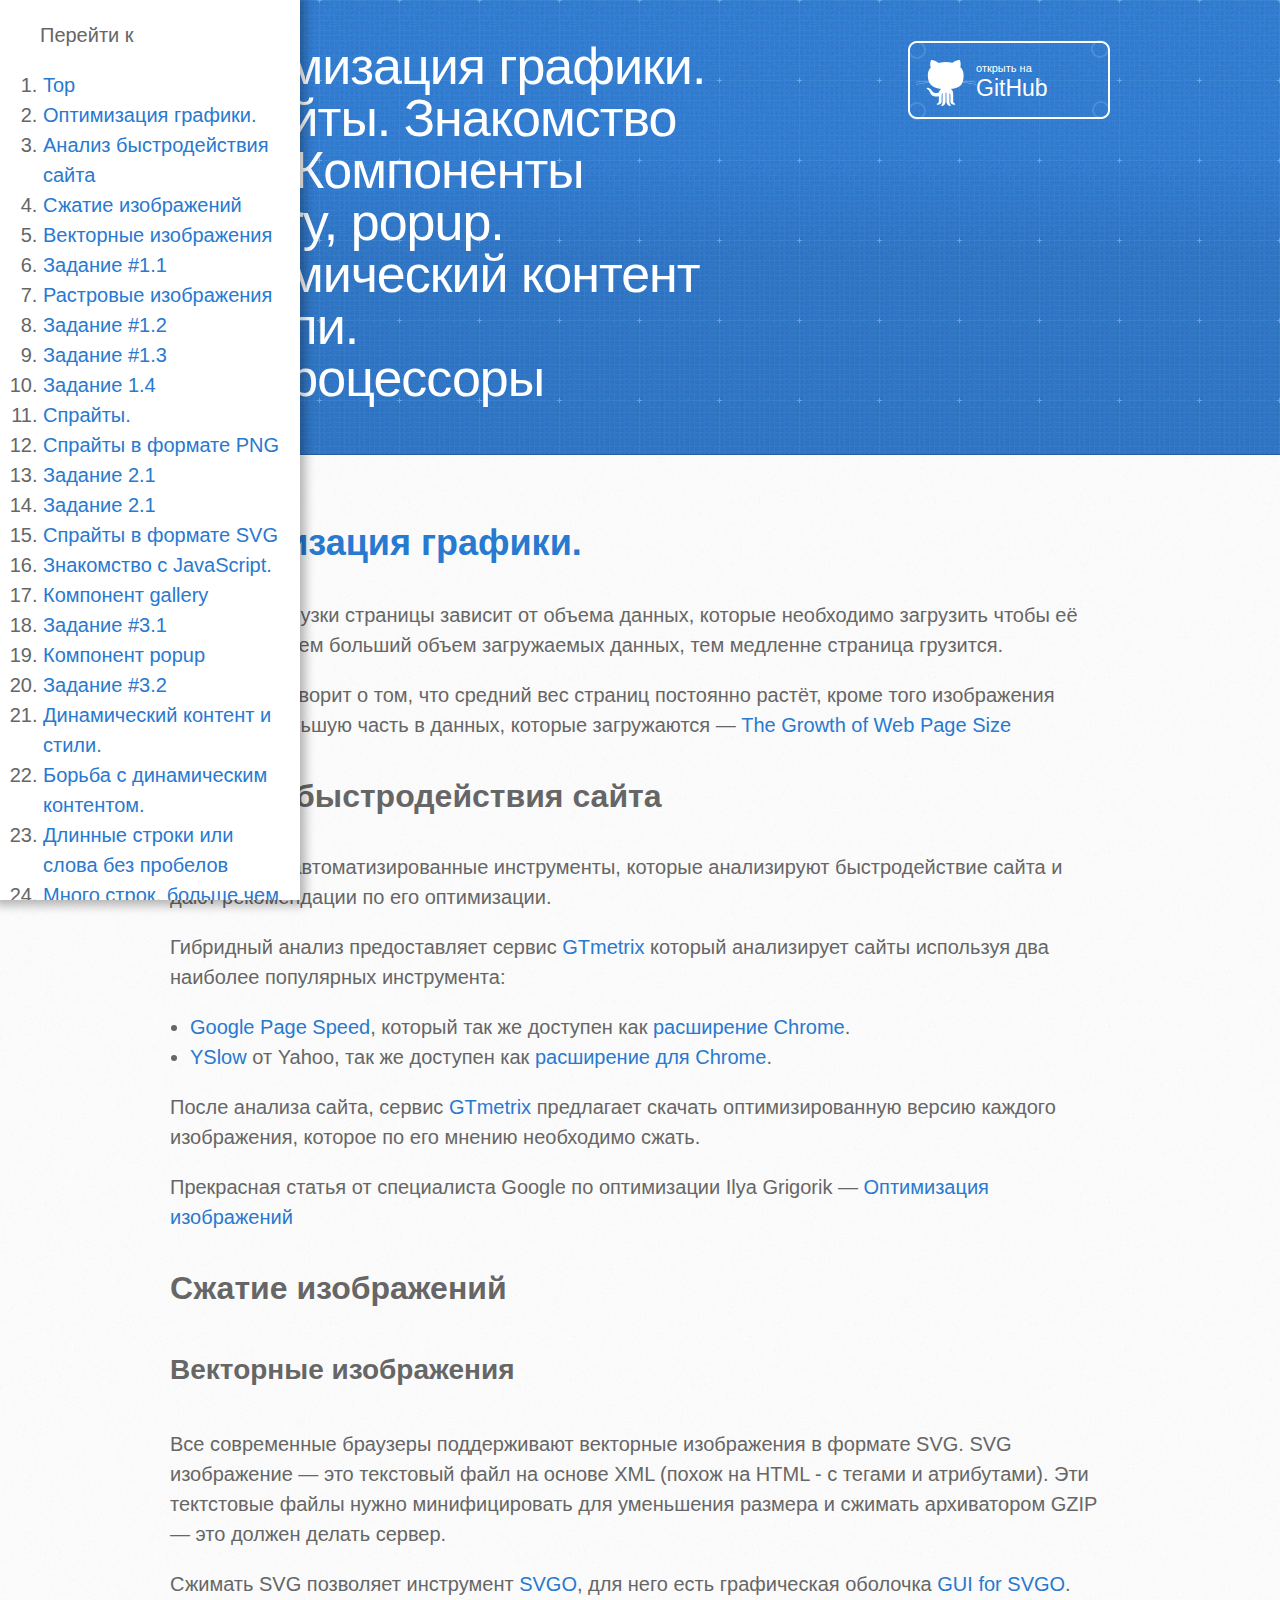
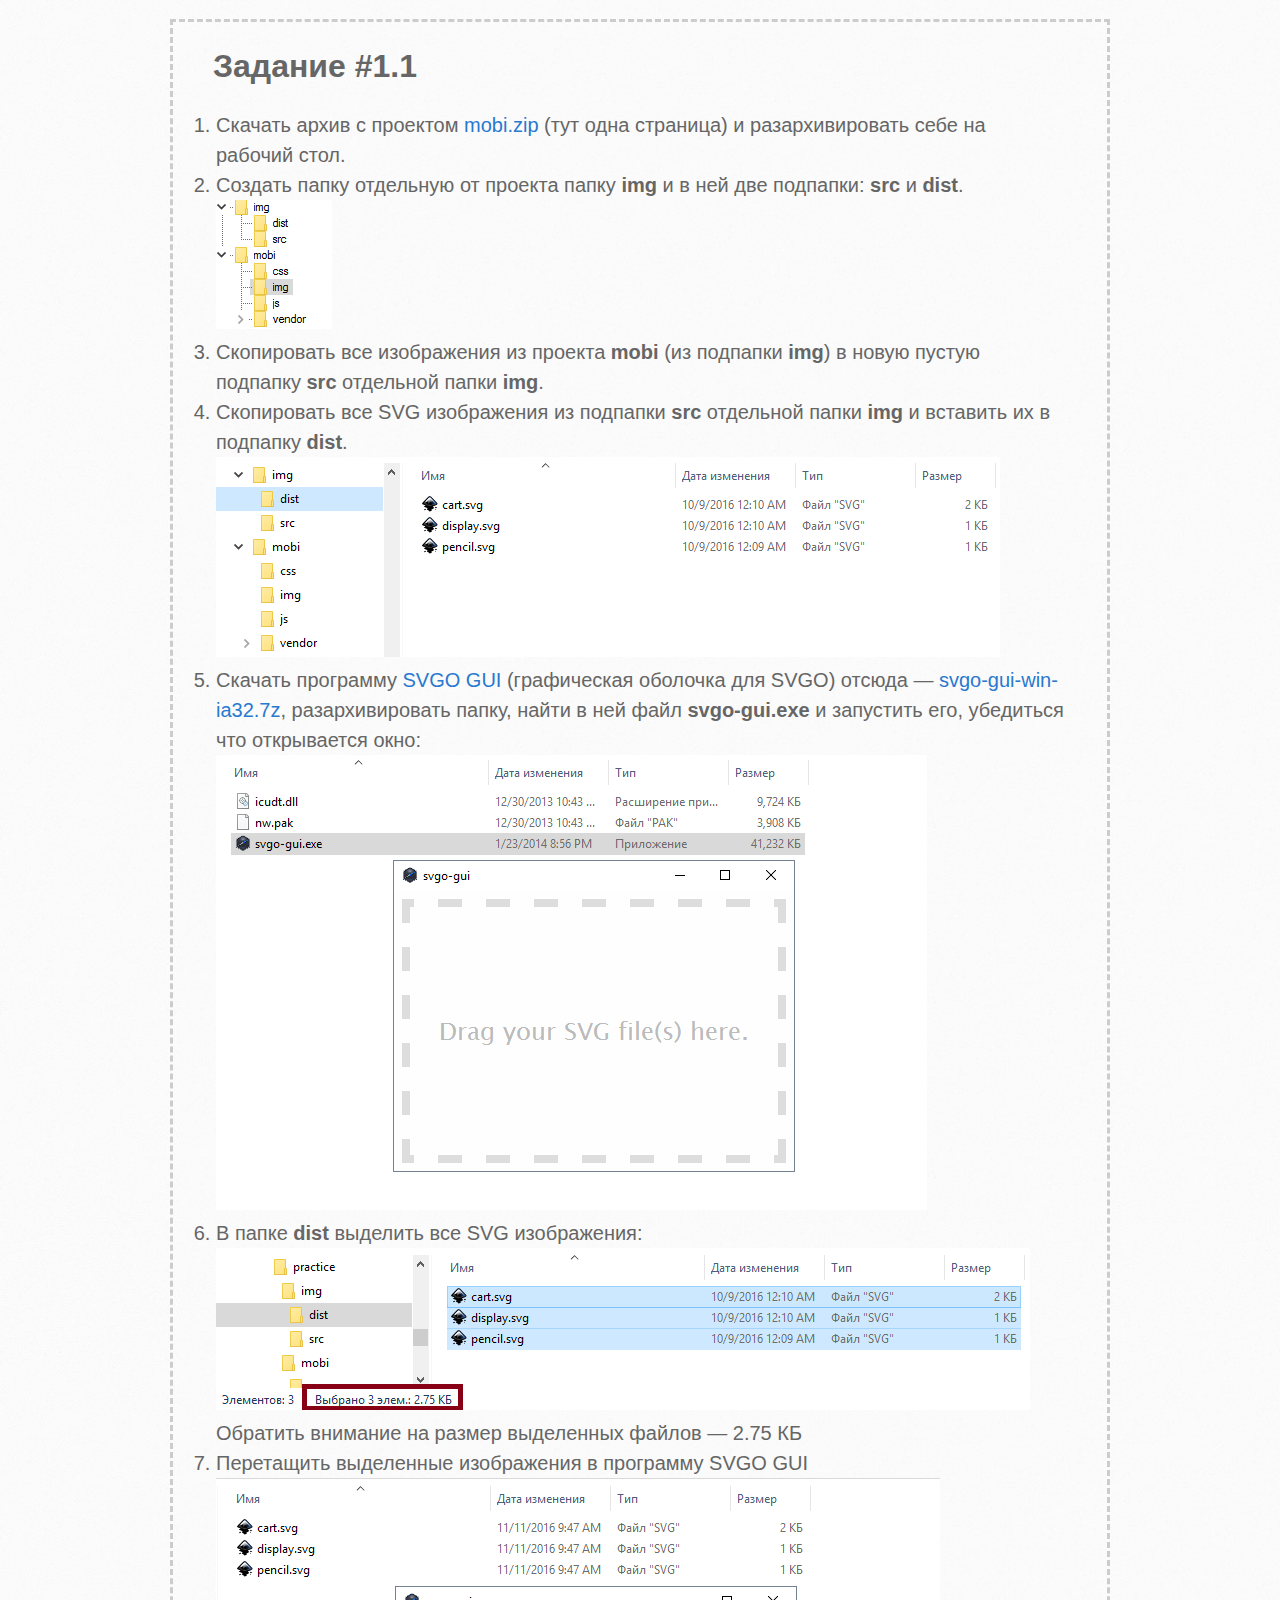
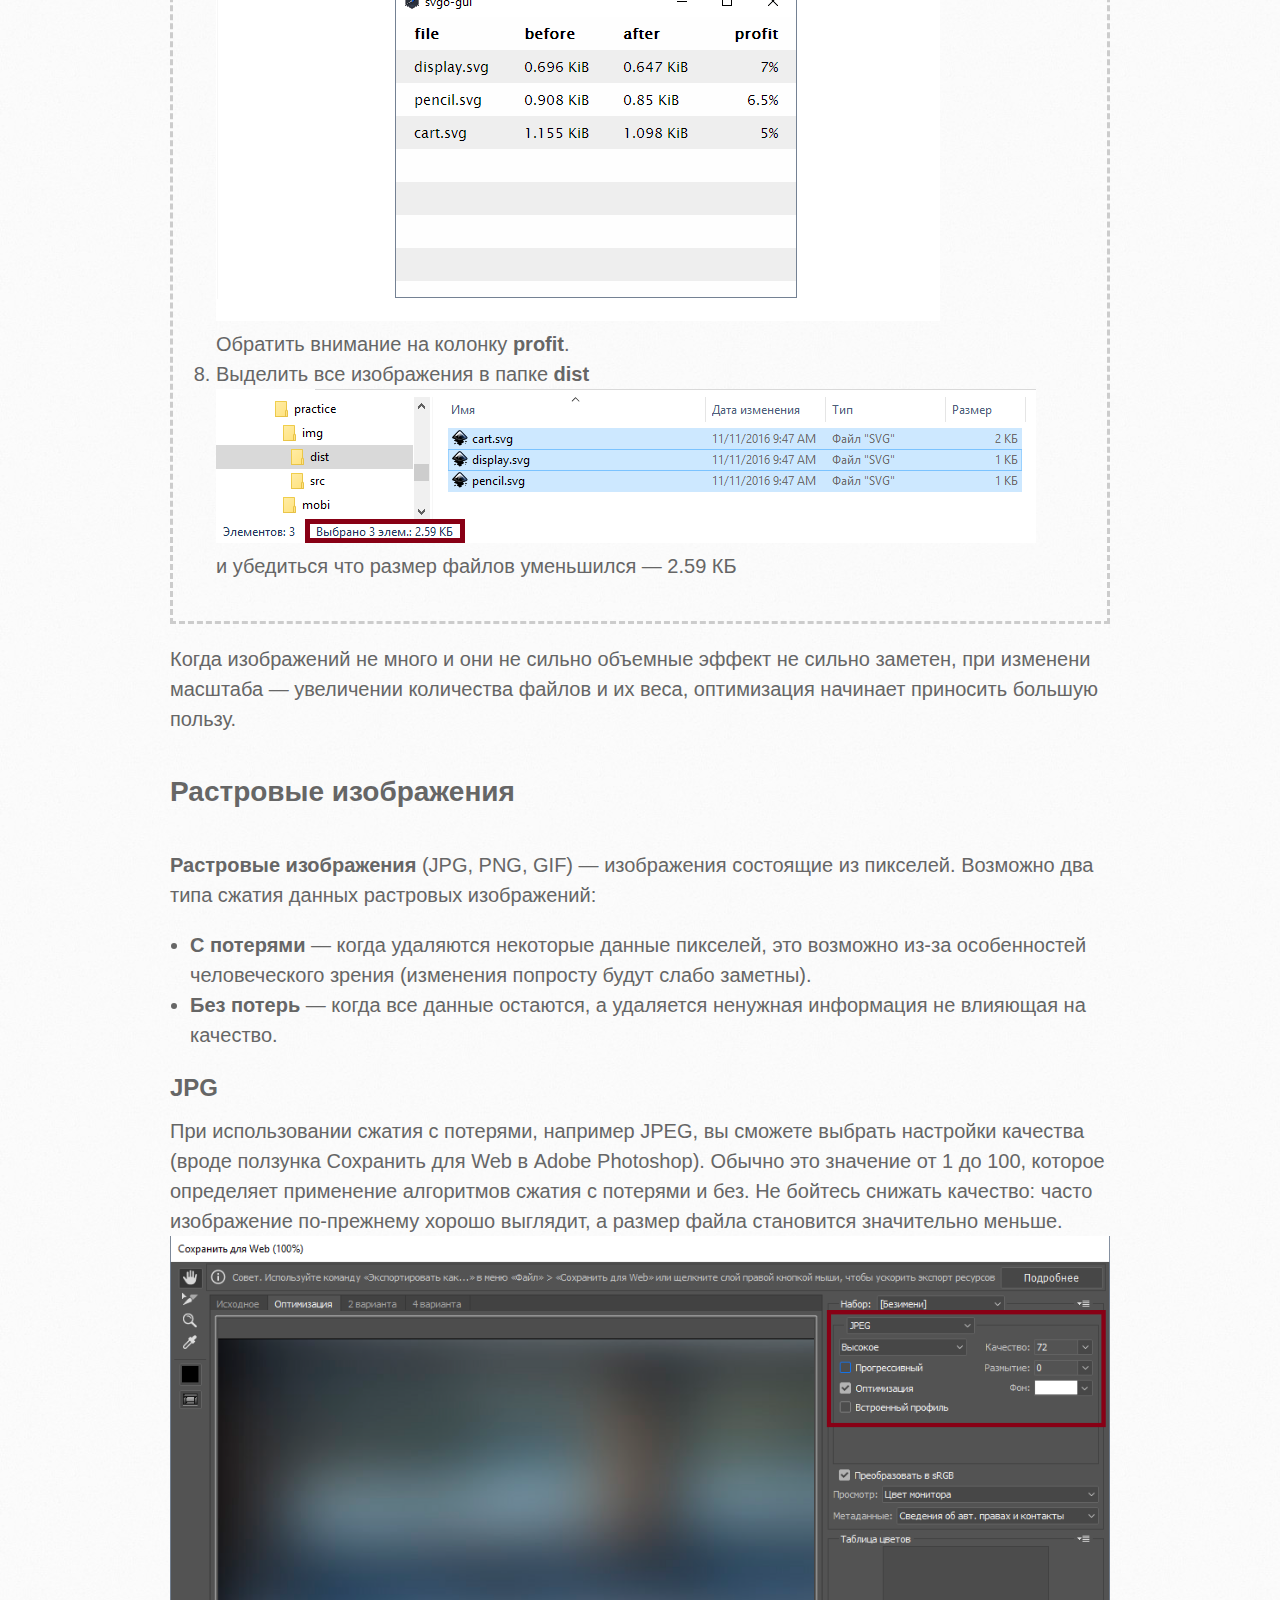
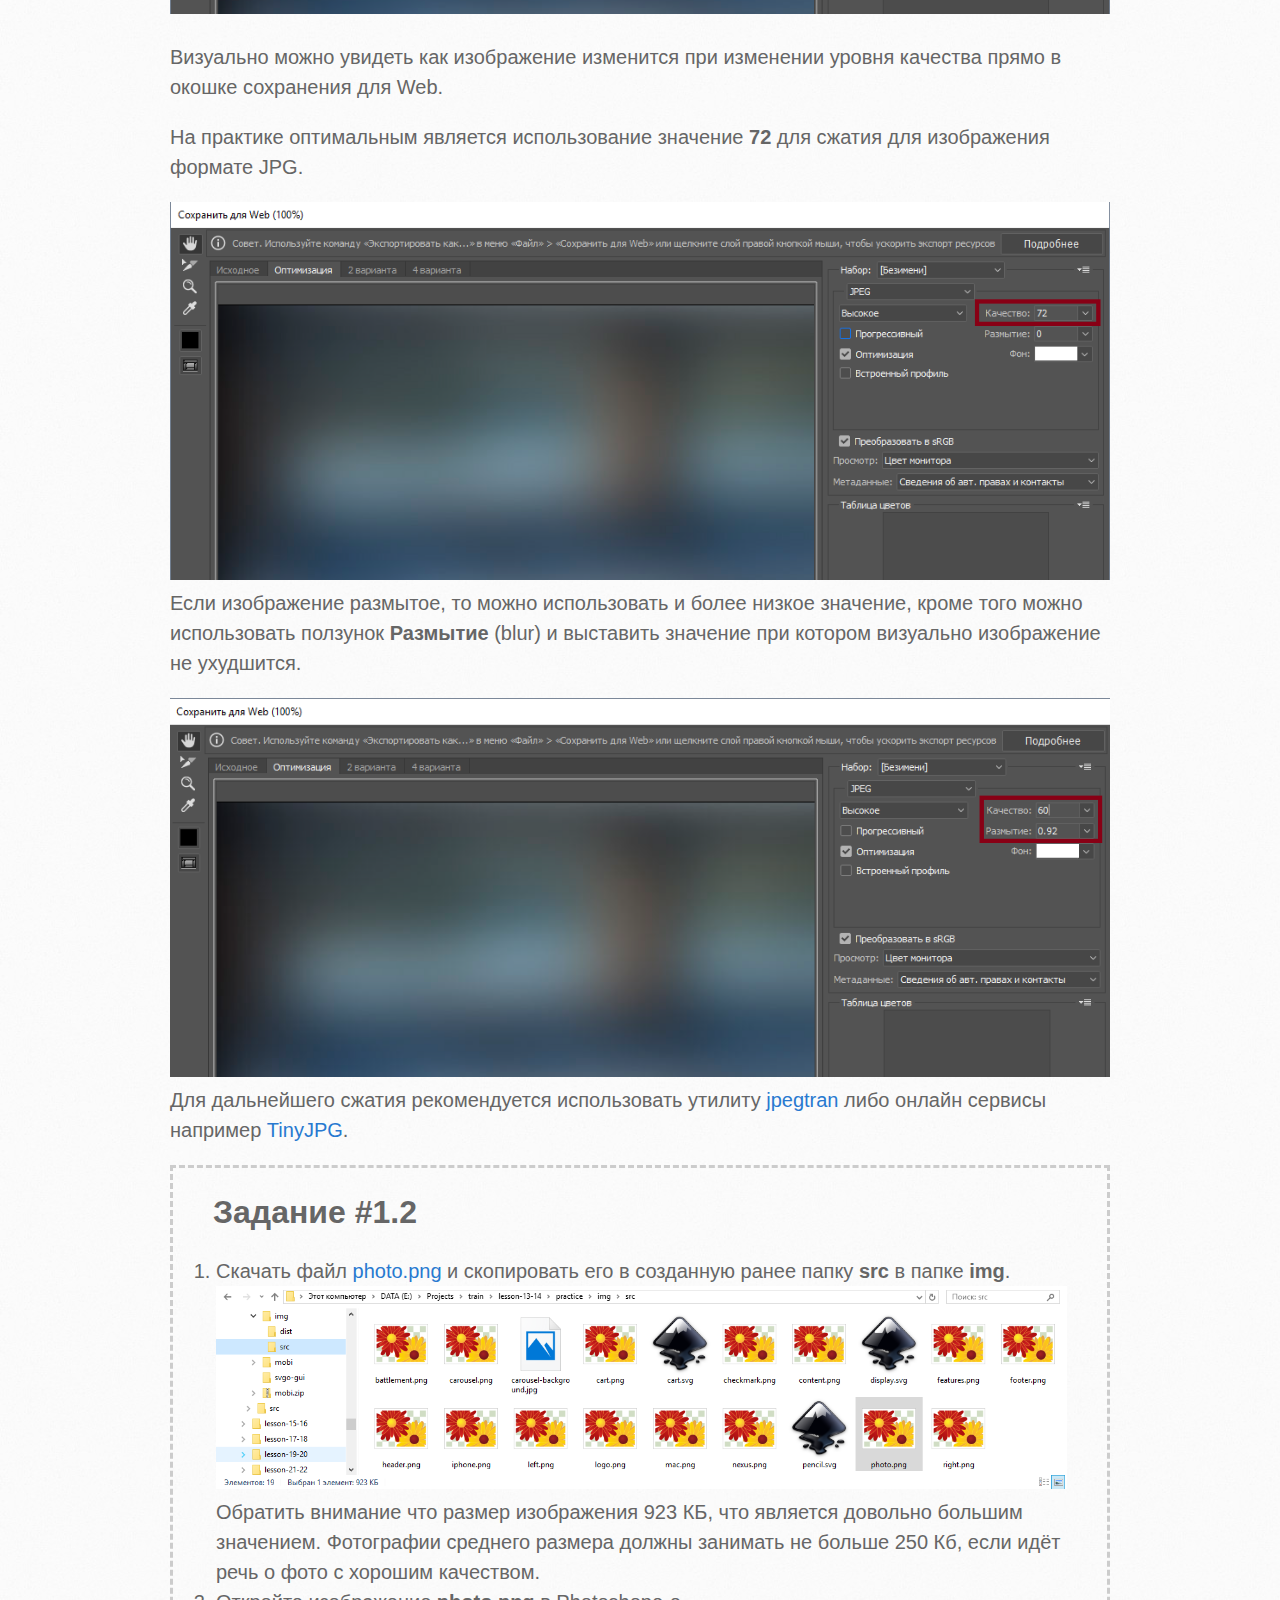
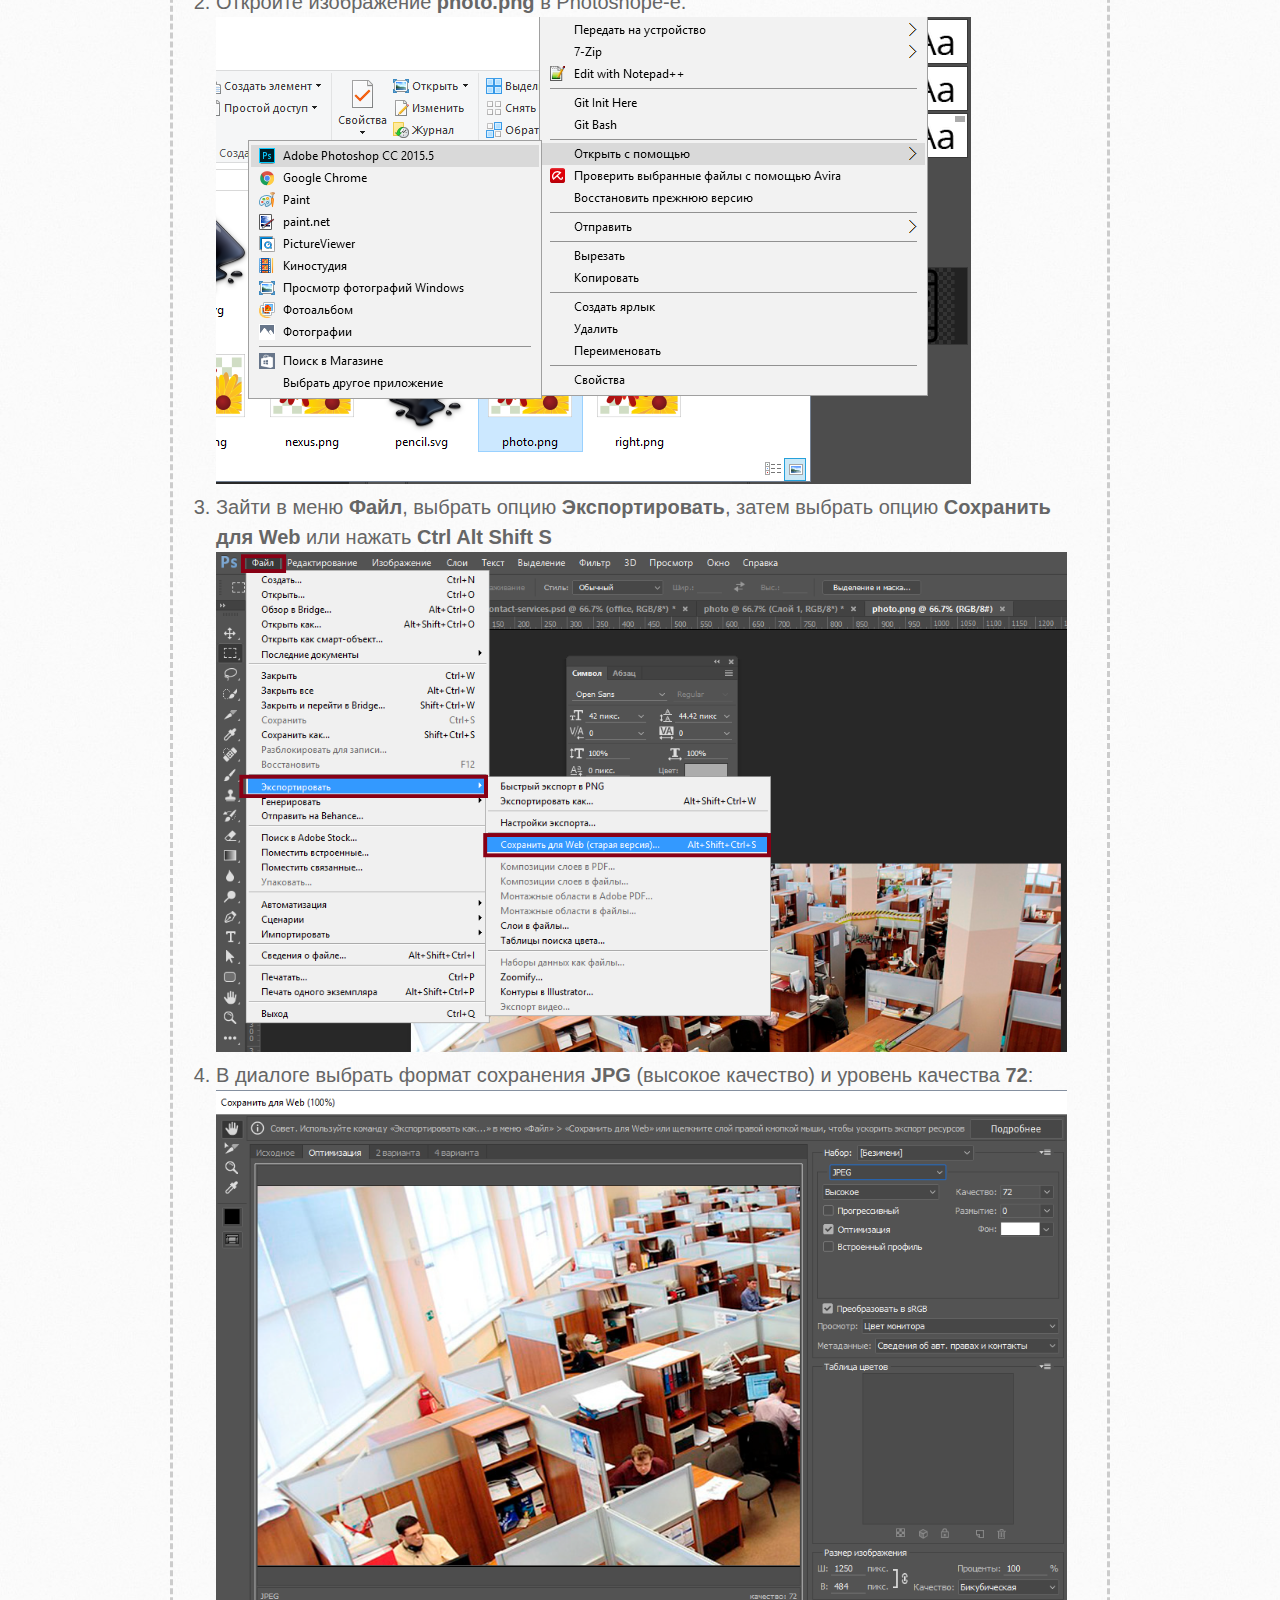
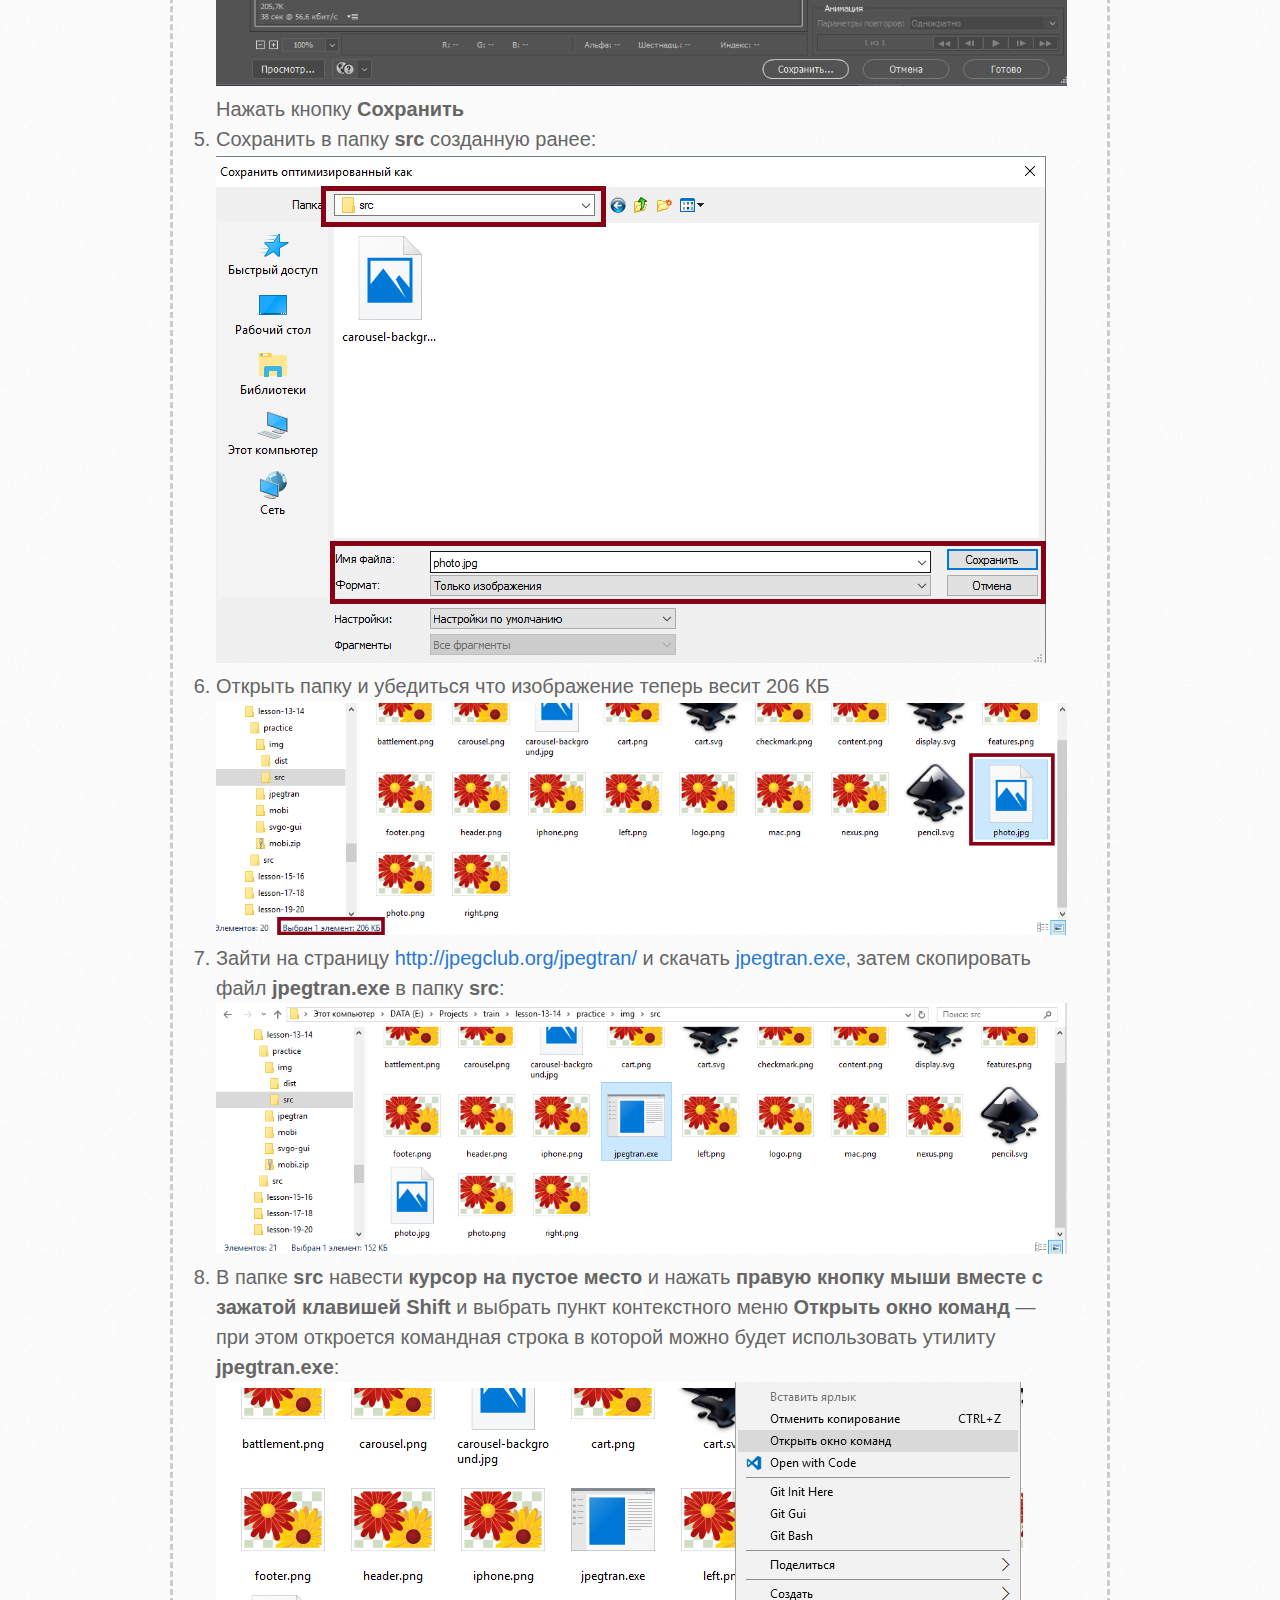
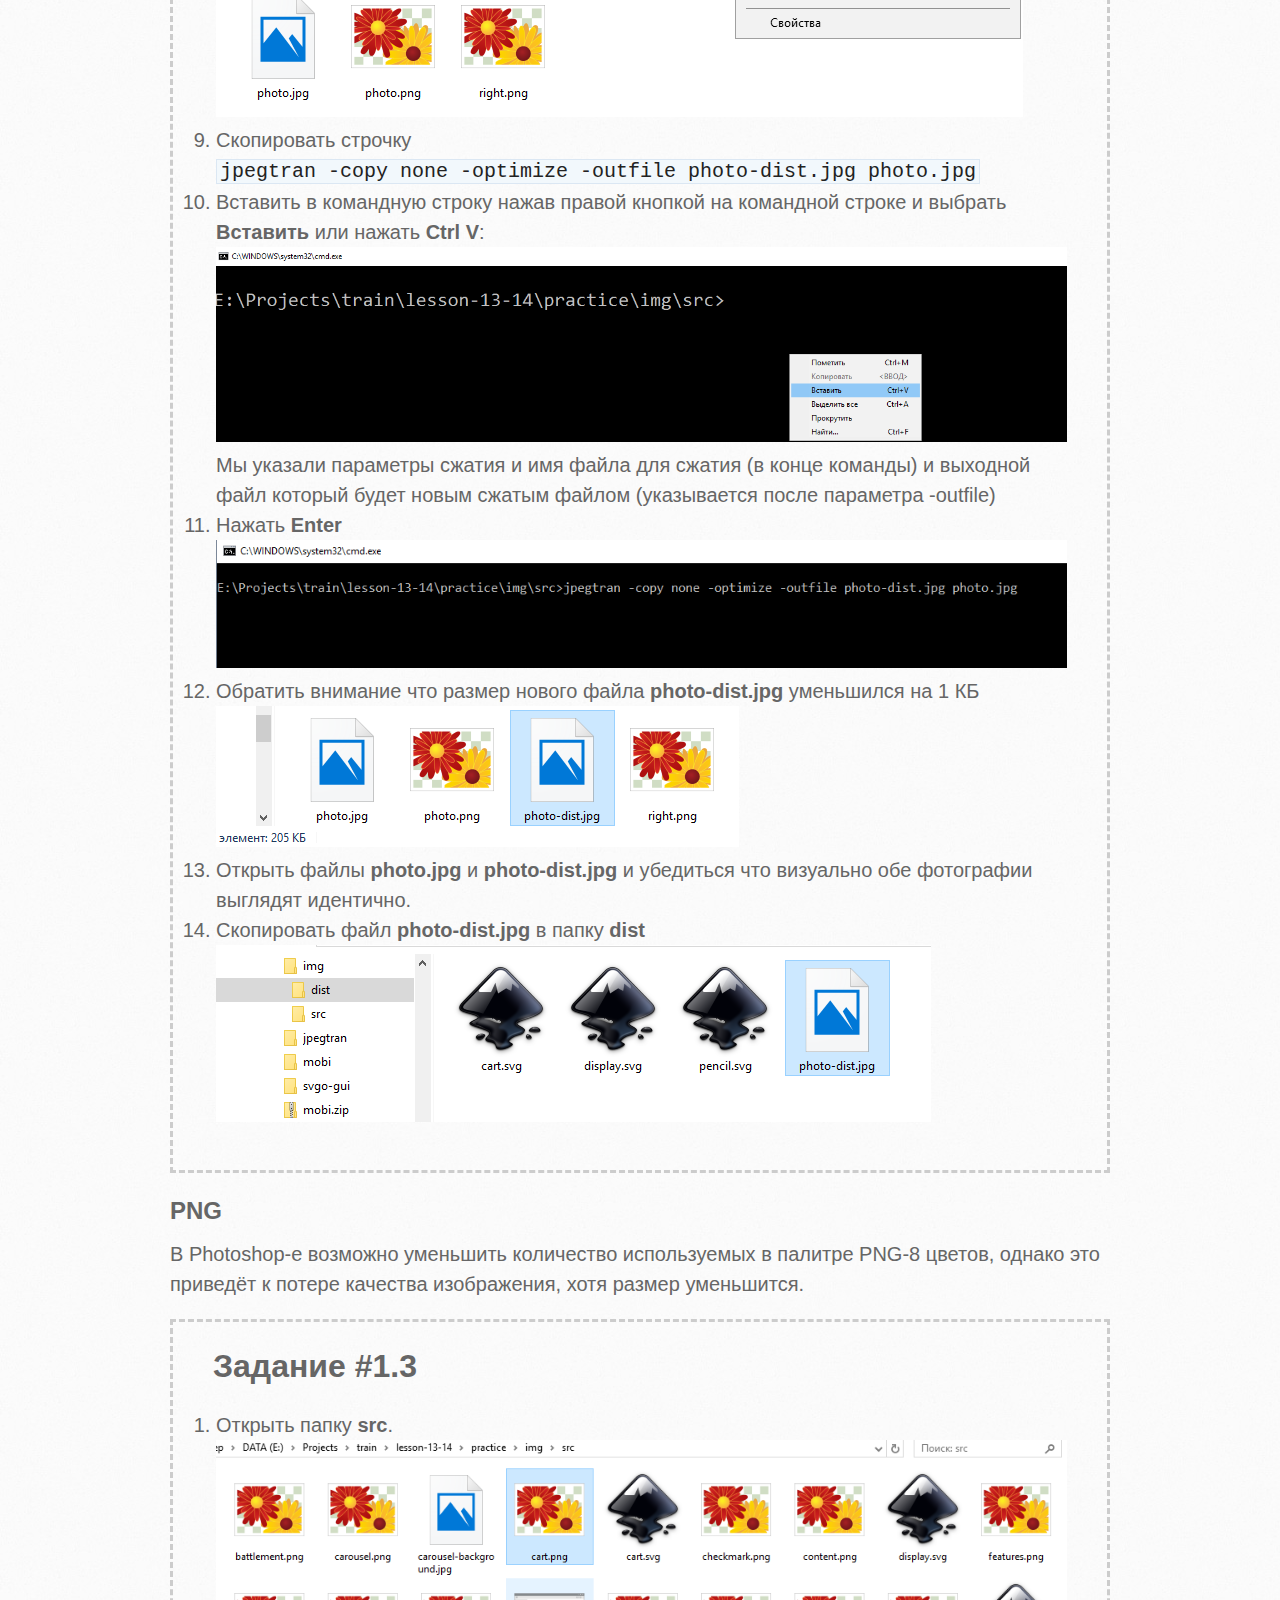
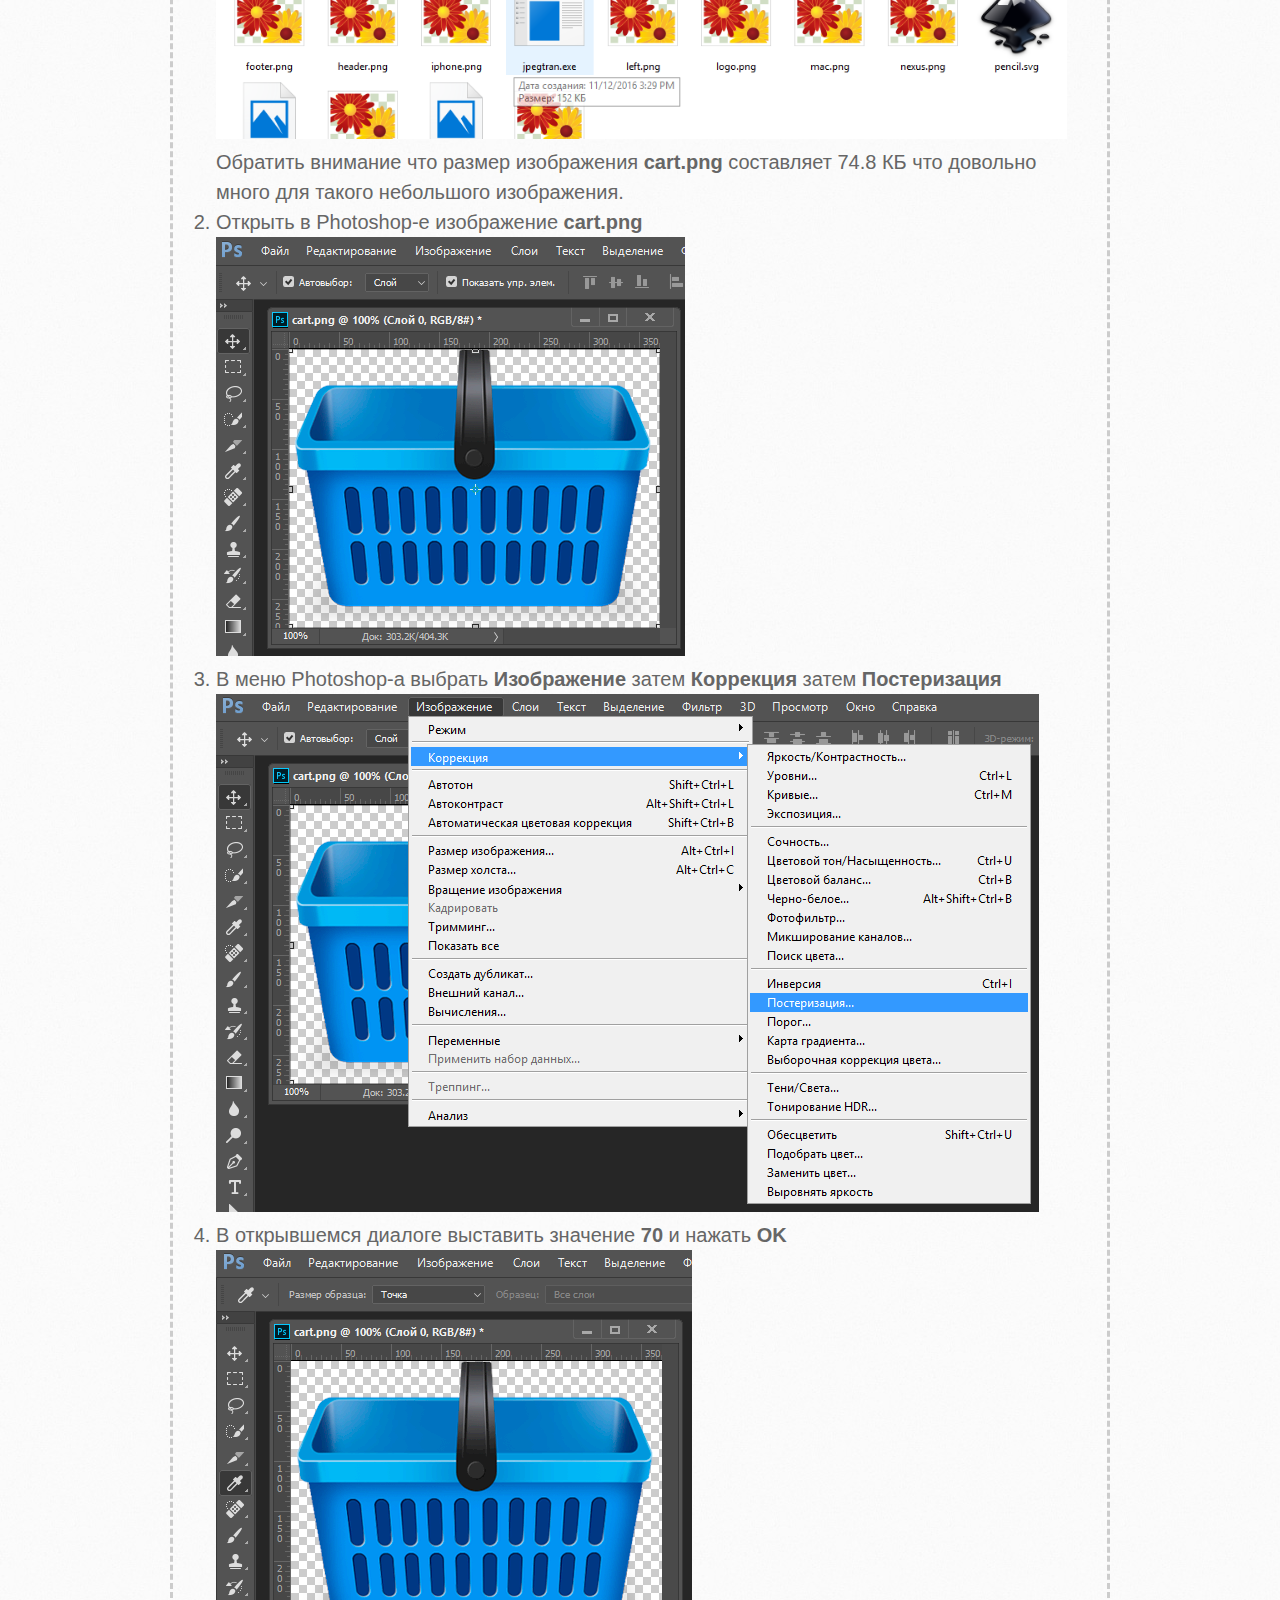
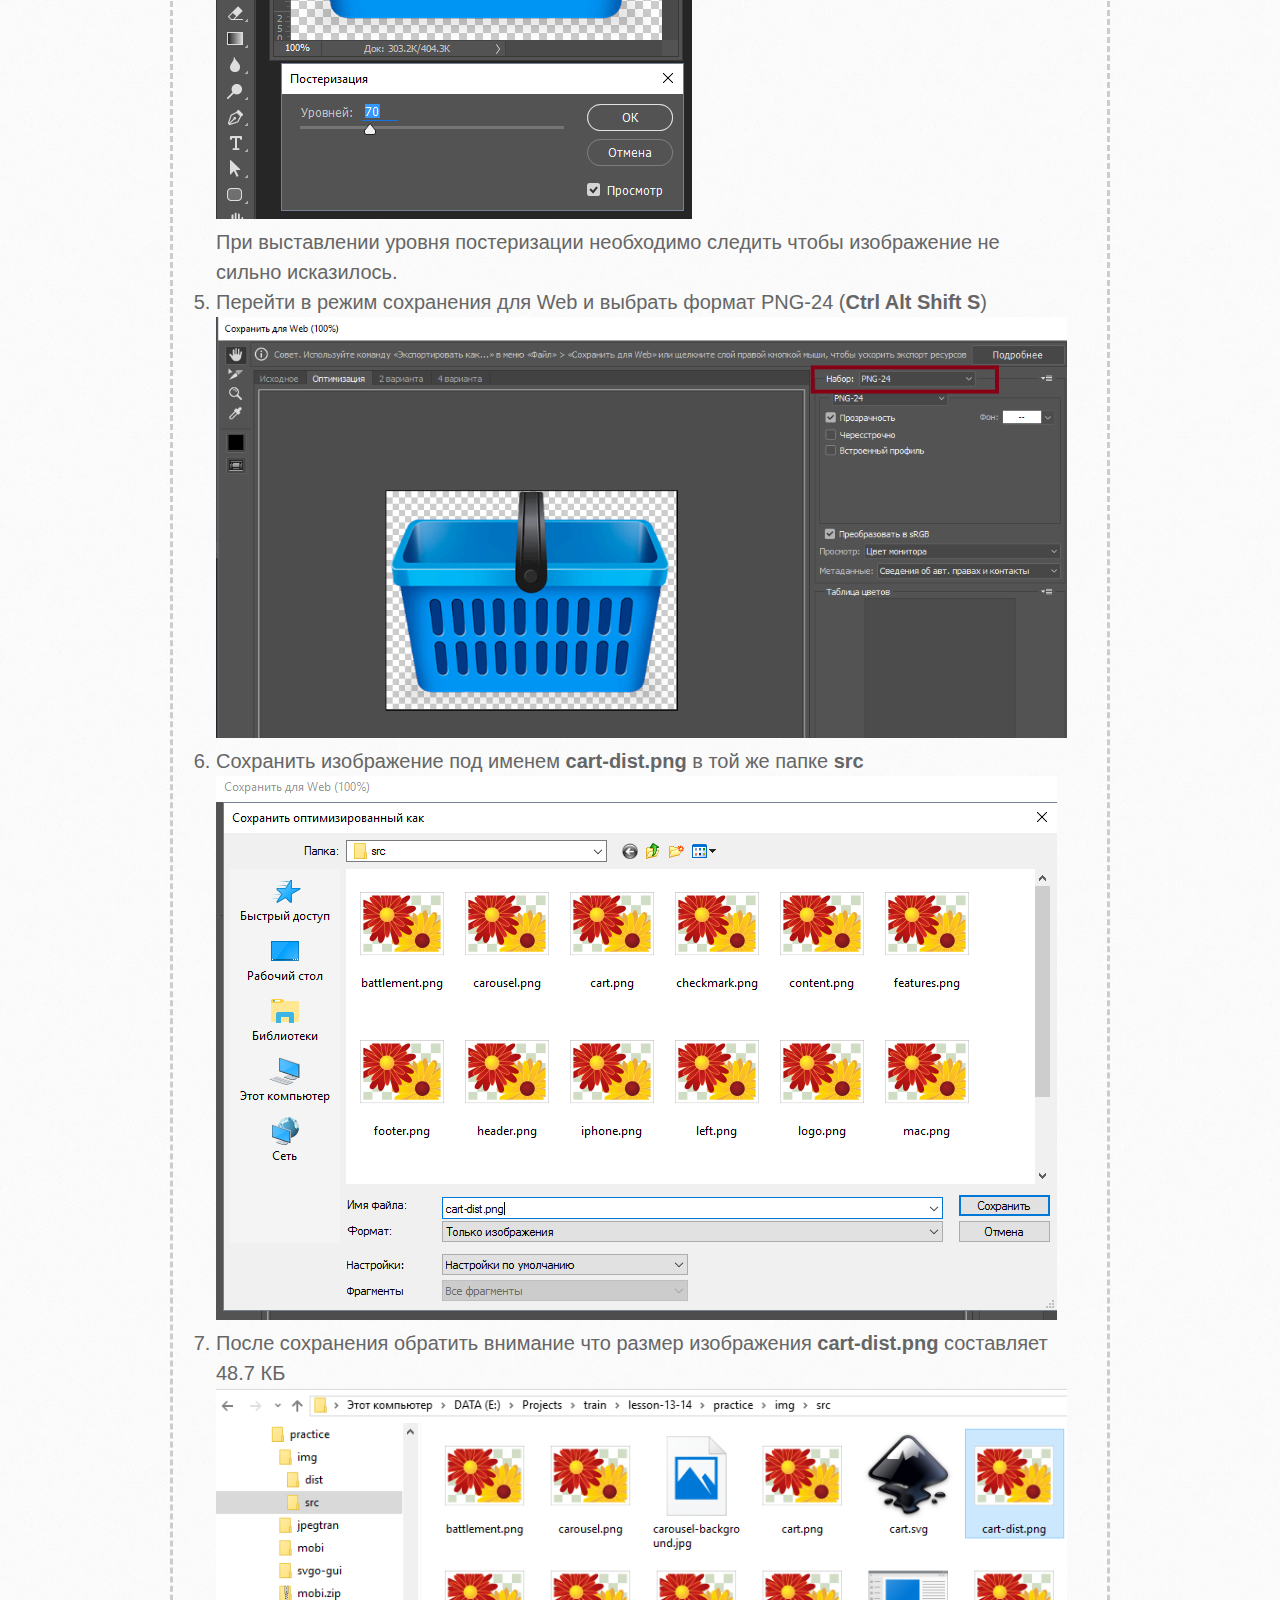
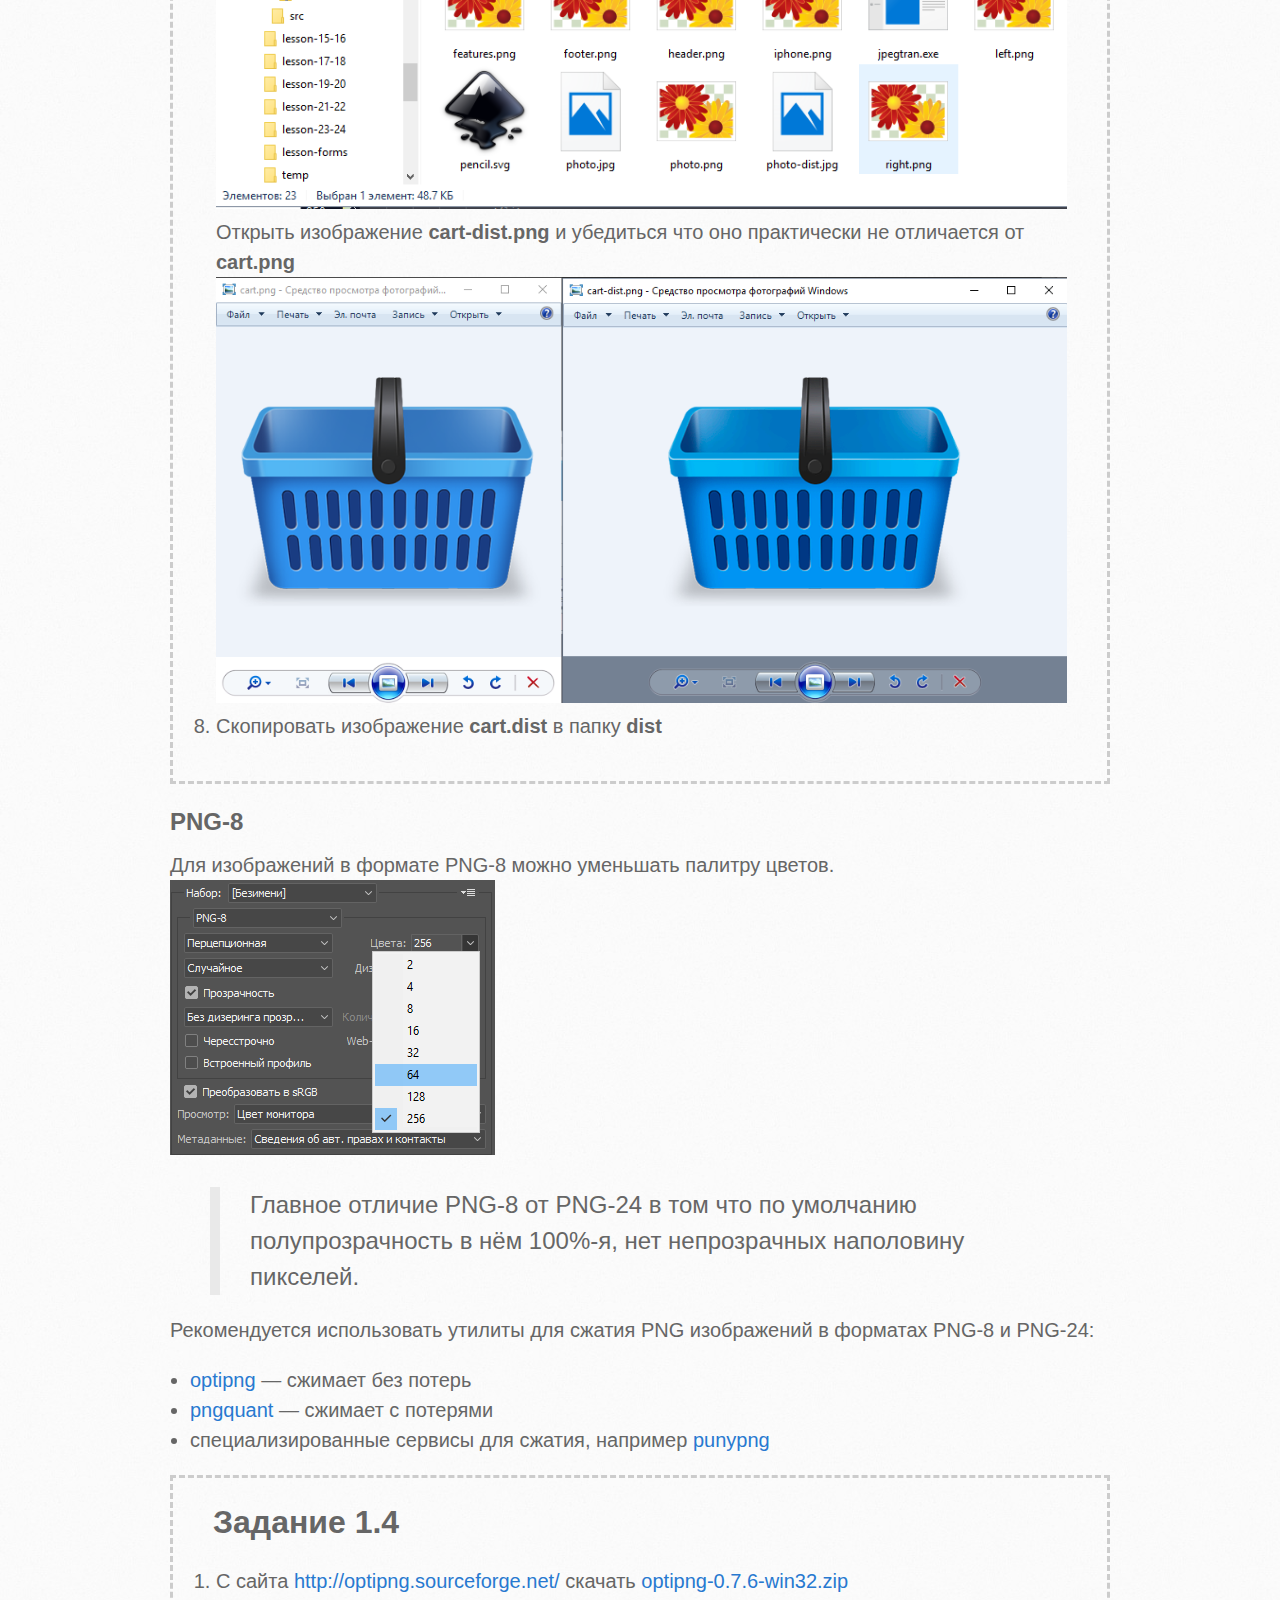
==== commit 9a857885: "Edits" ====
--- a/index.html
+++ b/index.html
@@ -62,7 +62,7 @@
                         <br />
                         <img src="images/folder-img-dist-src.png" alt="Новые папки img, dist, src"/>
                     </li>
-                    <li>Скопировать все изображения из проекта <b>mobi</b> (из подпапки <b>img</b>) в новую пустую подпапку <b>src</b> отдельноай папки <b>img</b>.</li>
+                    <li>Скопировать все изображения из проекта <b>mobi</b> (из подпапки <b>img</b>) в новую пустую подпапку <b>src</b> отдельной папки <b>img</b>.</li>
                     <li>
                         Скопировать все SVG изображения из подпапки <b>src</b> отдельной папки <b>img</b> и вставить их в подпапку <b>dist</b>.
                         <br/>
@@ -171,7 +171,7 @@
                         <img src="images/src-command-window.png" alt="Открыть командную строку"/>
                     </li>
                     <li>
-                        Скопировать строчку <code>jpegtran -copy none -optimize -outfile photo-dist.jpg photo.jpg</code>
+                        Скопировать строчку <br /><code>jpegtran -copy none -optimize -outfile photo-dist.jpg photo.jpg</code>
                     </li>
                     <li>
                         Вставить в командную строку нажав правой кнопкой на командной строке и выбрать <b>Вставить</b> или нажать <b>Ctrl V</b>:
@@ -482,11 +482,11 @@
                 Так же существует способ при котором все изображения внутри SVG располагаются в элементах с уникальным атрибутом <b>id</b> и для вывода этого изображения необходимо
                 указать путь к SVG файлу и в конце указать <b>#id_изображения</b>:
             </p>
-            <p data-height="362" data-theme-id="0" data-slug-hash="NbNgpJ" data-default-tab="html,result" data-user="alekskorovin" data-embed-version="2" data-pen-title="Example of SVG sprites" data-editable="true" class="codepen">See the Pen <a href="https://codepen.io/alekskorovin/pen/NbNgpJ/">Example of SVG sprites</a> by Aleksey Korovin (<a href="http://codepen.io/alekskorovin">@alekskorovin</a>) on <a href="http://codepen.io">CodePen</a>.</p>
+        <p data-height="353" data-theme-id="0" data-slug-hash="NbNgpJ" data-default-tab="html,result" data-user="alekskorovin" data-embed-version="2" data-pen-title="Example of SVG sprites" data-editable="true" class="codepen">See the Pen <a href="https://codepen.io/alekskorovin/pen/NbNgpJ/">Example of SVG sprites</a> by Aleksey Korovin (<a href="http://codepen.io/alekskorovin">@alekskorovin</a>) on <a href="http://codepen.io">CodePen</a>.</p>
             <blockquote>
                 Когда SVG изображение вставлено в HTML-код его можно перекрашивать используя CSS.
             </blockquote>
-            <p data-height="265" data-theme-id="0" data-slug-hash="ENKXmg" data-default-tab="css,result" data-user="alekskorovin" data-embed-version="2" data-pen-title="Css SVG hover color" data-editable="true" class="codepen">See the Pen <a href="https://codepen.io/alekskorovin/pen/ENKXmg/">Css SVG hover color</a> by Aleksey Korovin (<a href="http://codepen.io/alekskorovin">@alekskorovin</a>) on <a href="http://codepen.io">CodePen</a>.</p>
+        <p data-height="341" data-theme-id="0" data-slug-hash="ENKXmg" data-default-tab="html,result" data-user="alekskorovin" data-embed-version="2" data-pen-title="Css SVG hover color" data-editable="true" class="codepen">See the Pen <a href="https://codepen.io/alekskorovin/pen/ENKXmg/">Css SVG hover color</a> by Aleksey Korovin (<a href="http://codepen.io/alekskorovin">@alekskorovin</a>) on <a href="http://codepen.io">CodePen</a>.</p>
             <h2>
                 <a id="js" class="anchor" href="#js" aria-hidden="true"><span aria-hidden="true"
                                                                                         class="octicon octicon-link"></span>Знакомство с JavaScript.</a>
@@ -682,6 +682,8 @@
             <div class="task">
                 <h3>Домашнее задание</h3>
                 <ol>
+                    <li>Объединить изображения проекта <b>mobi</b> в спрайт, обновить CSS подключив вместо отдельных изображений спрайт-изображение.</li>
+                    <li>Опционально - сделать LESS версию стилей для проекта <b>mobi</b> вынеся все цвета и размеры шрифтов в переменные.</li>
                     <li>Начать либо пройти курс <b>Знакомство с SVG</b>.</li>
                     <li>Закончить все текущие домашние задания!</li>
                 </ol>
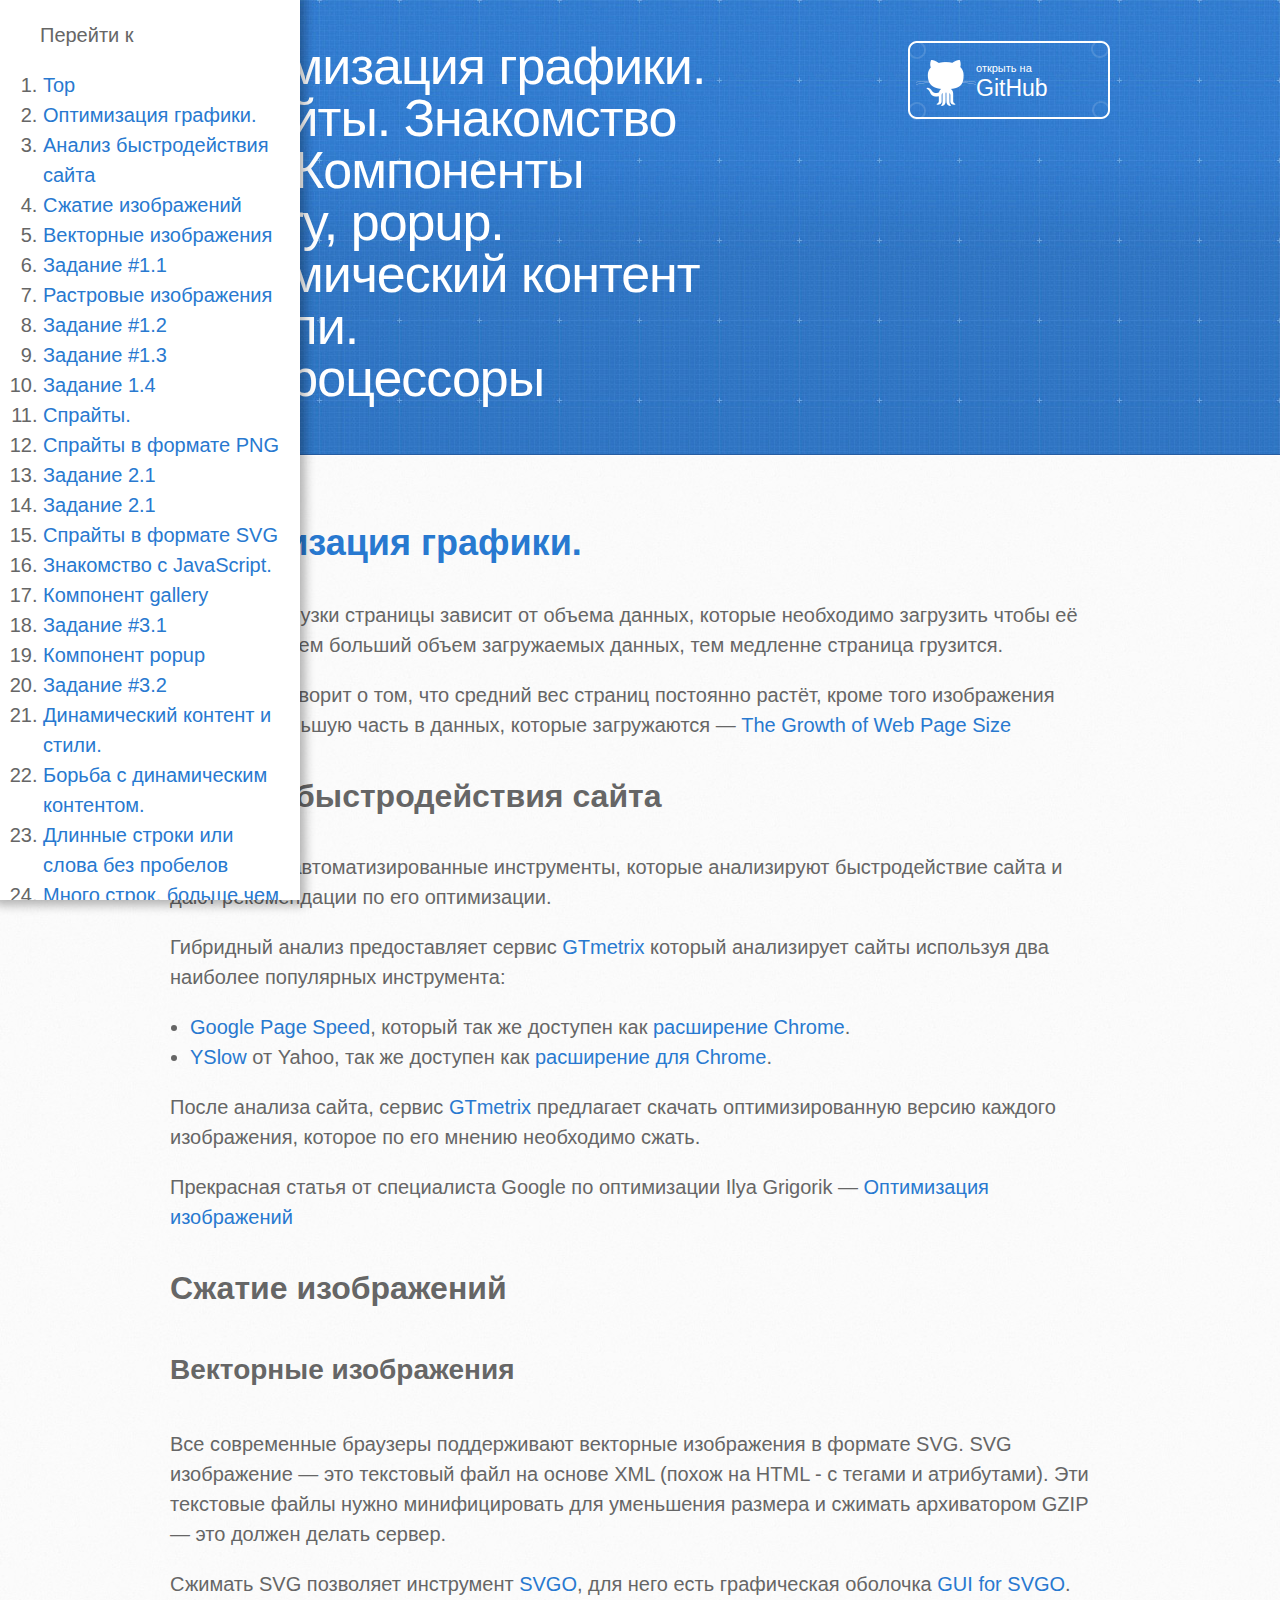
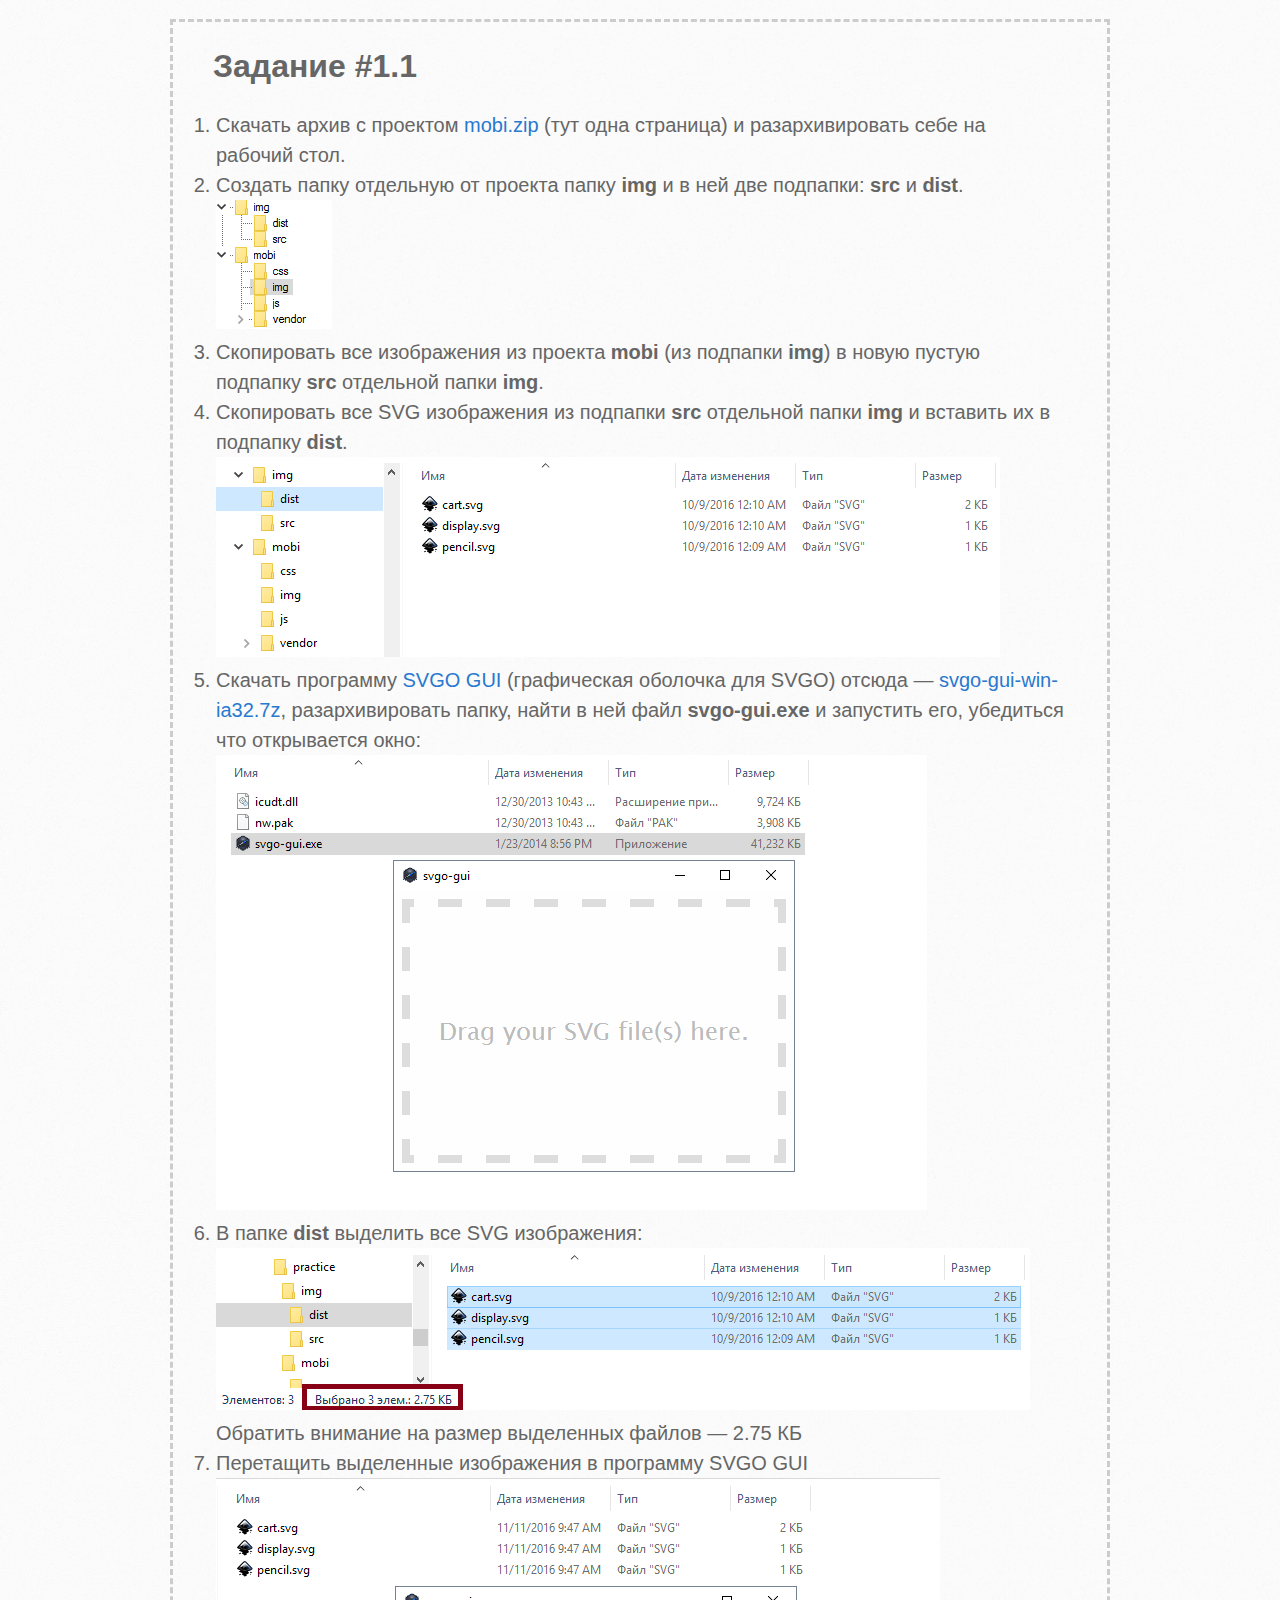
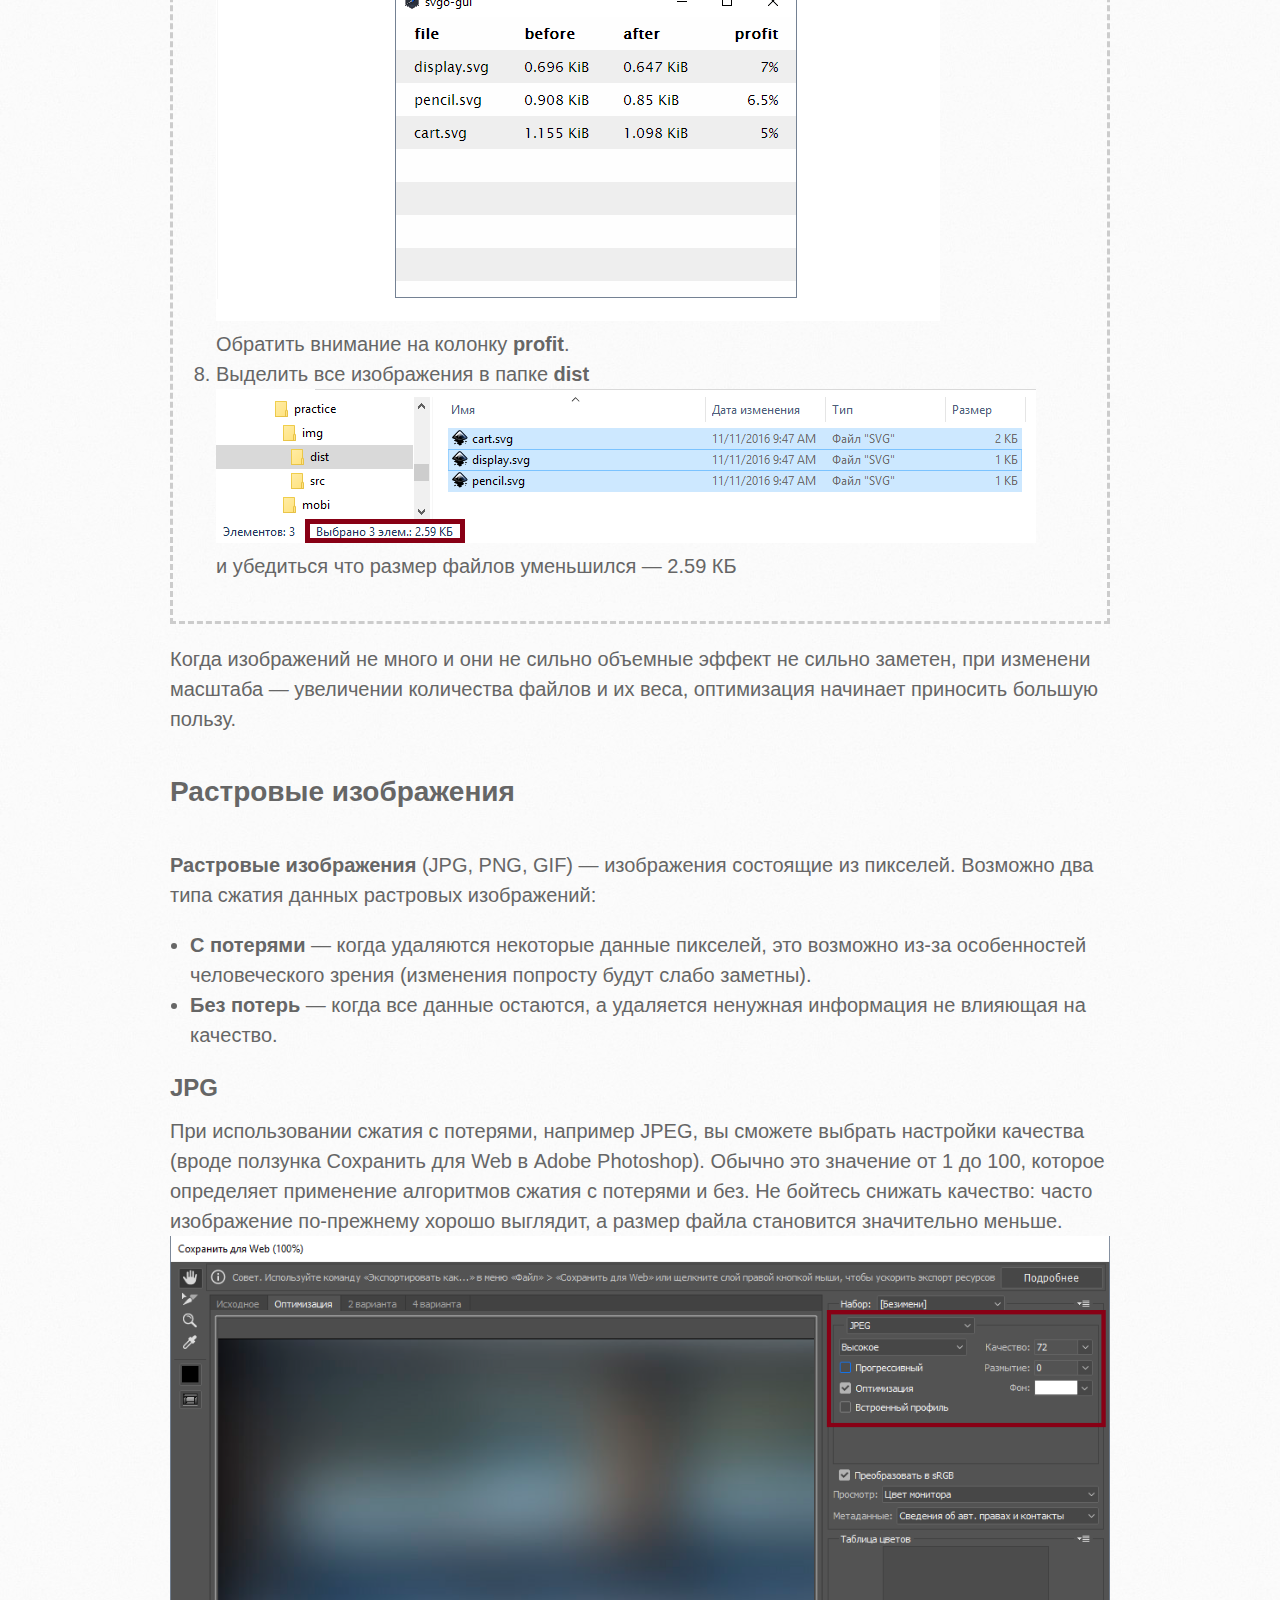
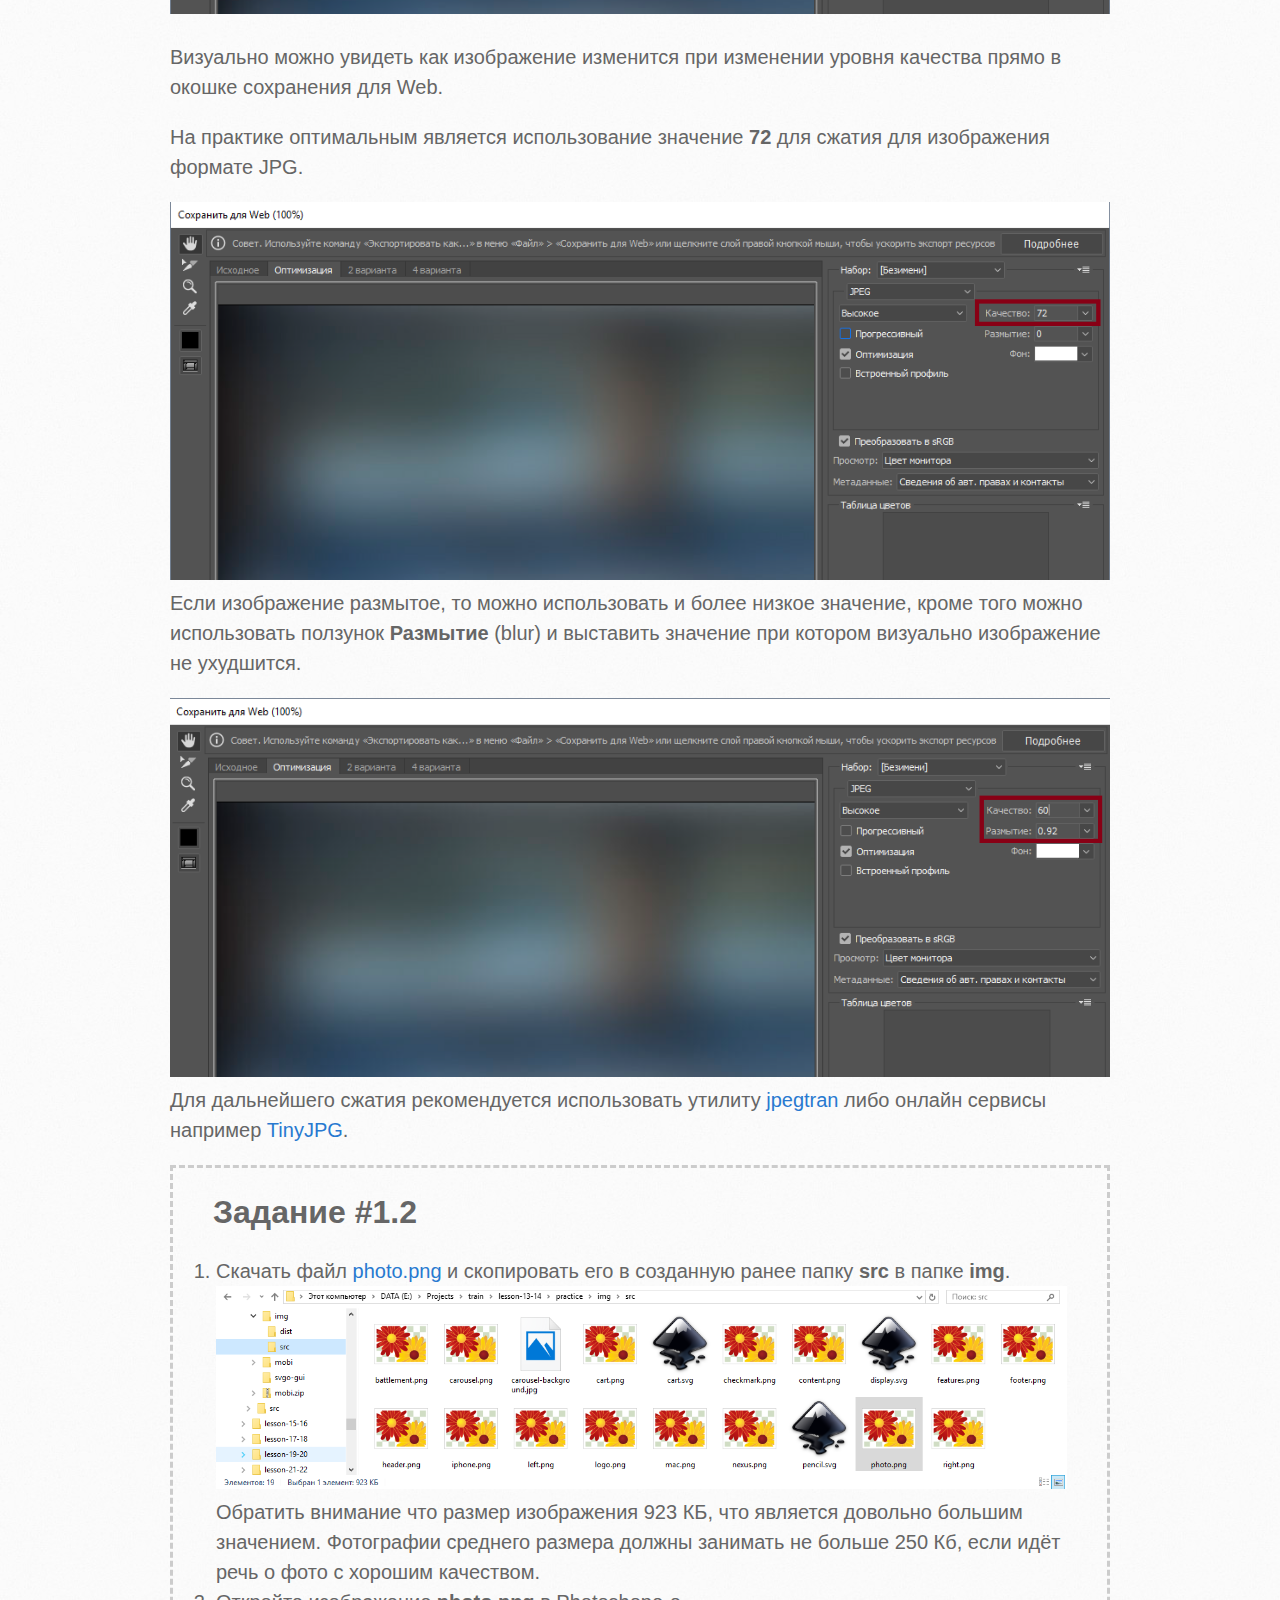
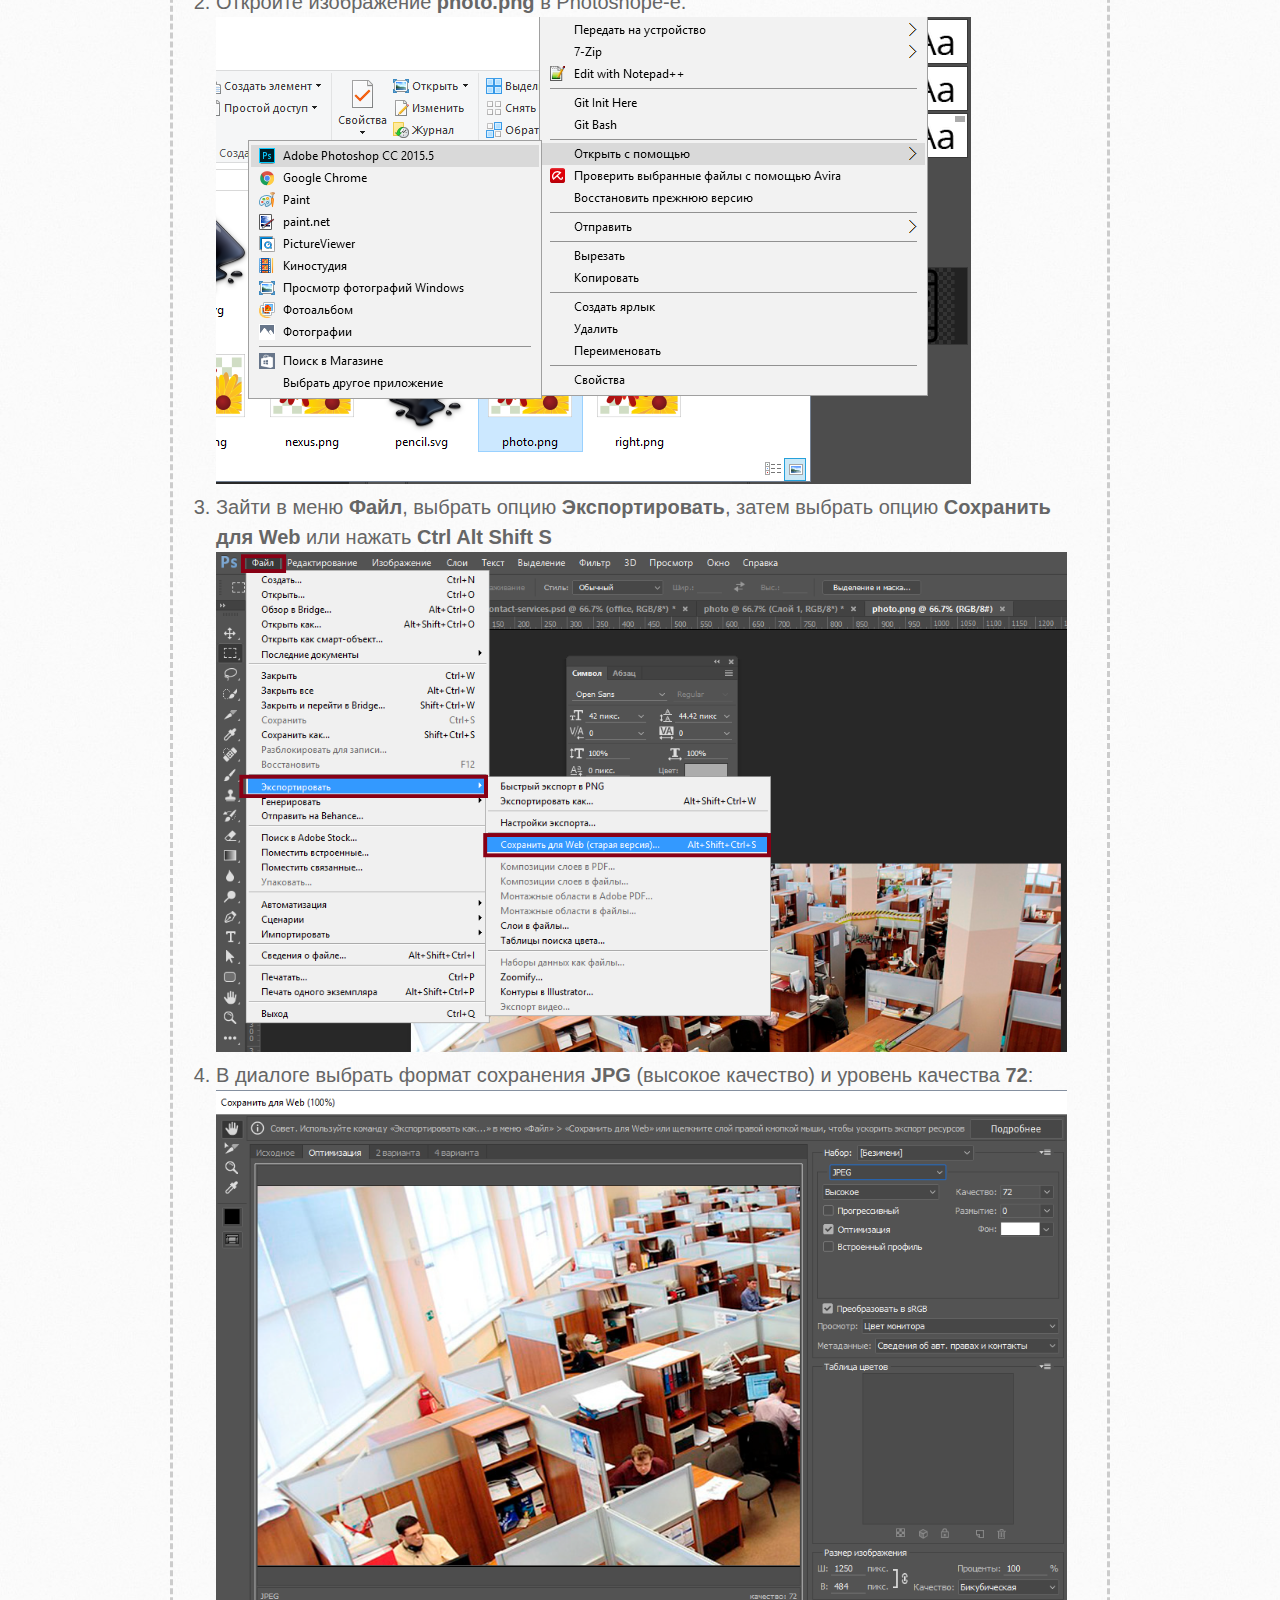
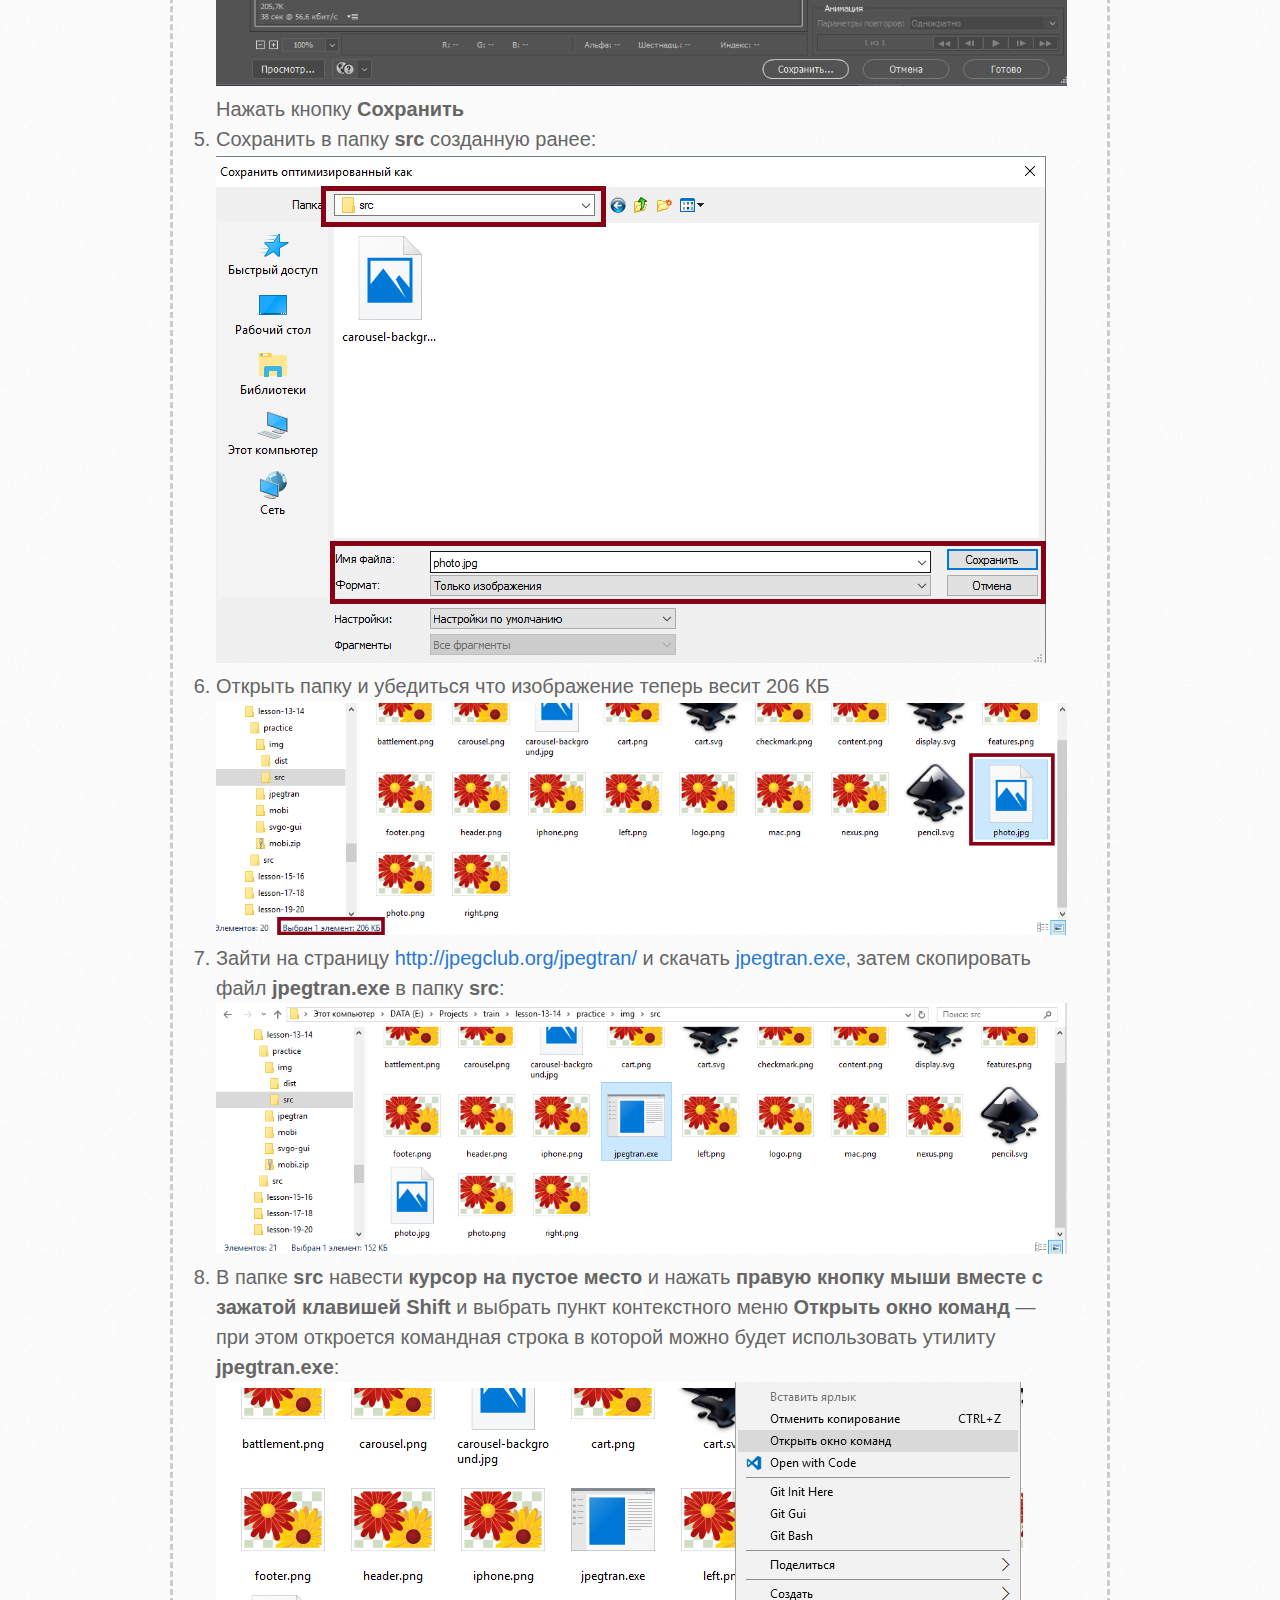
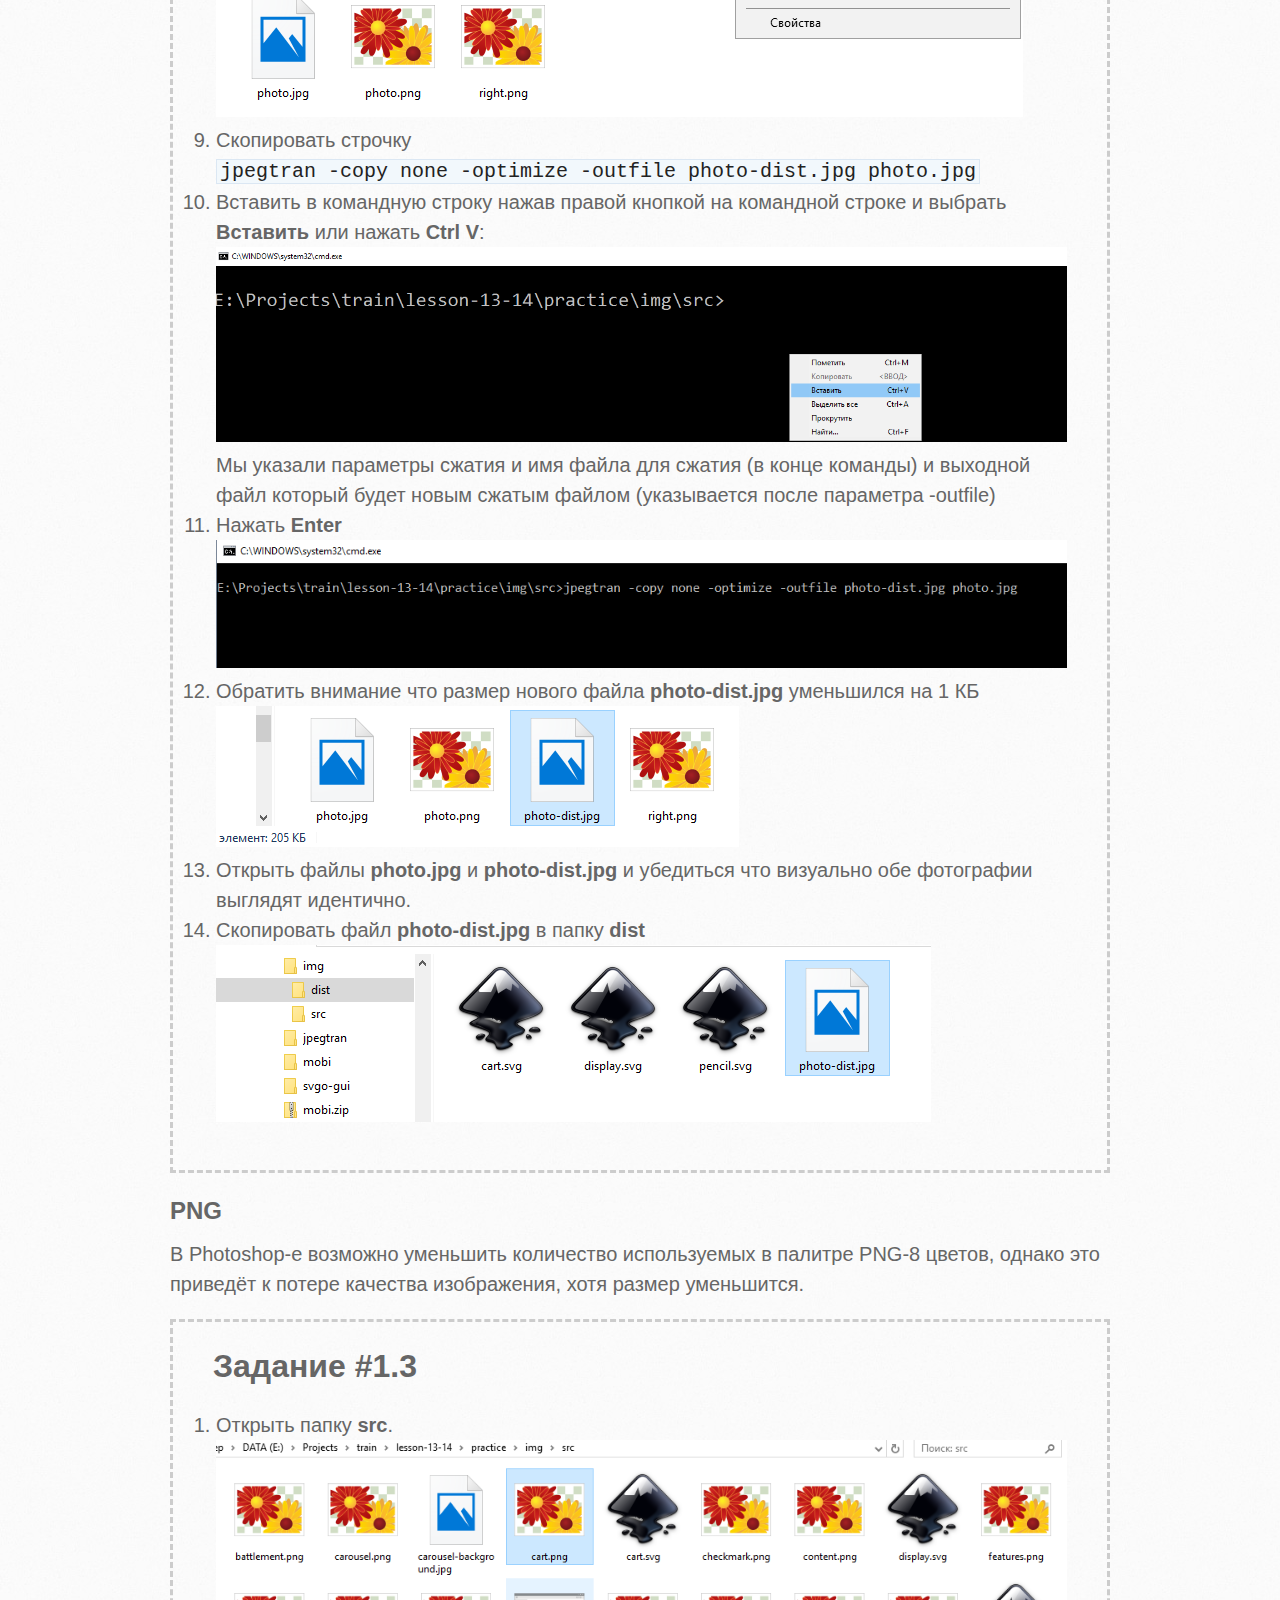
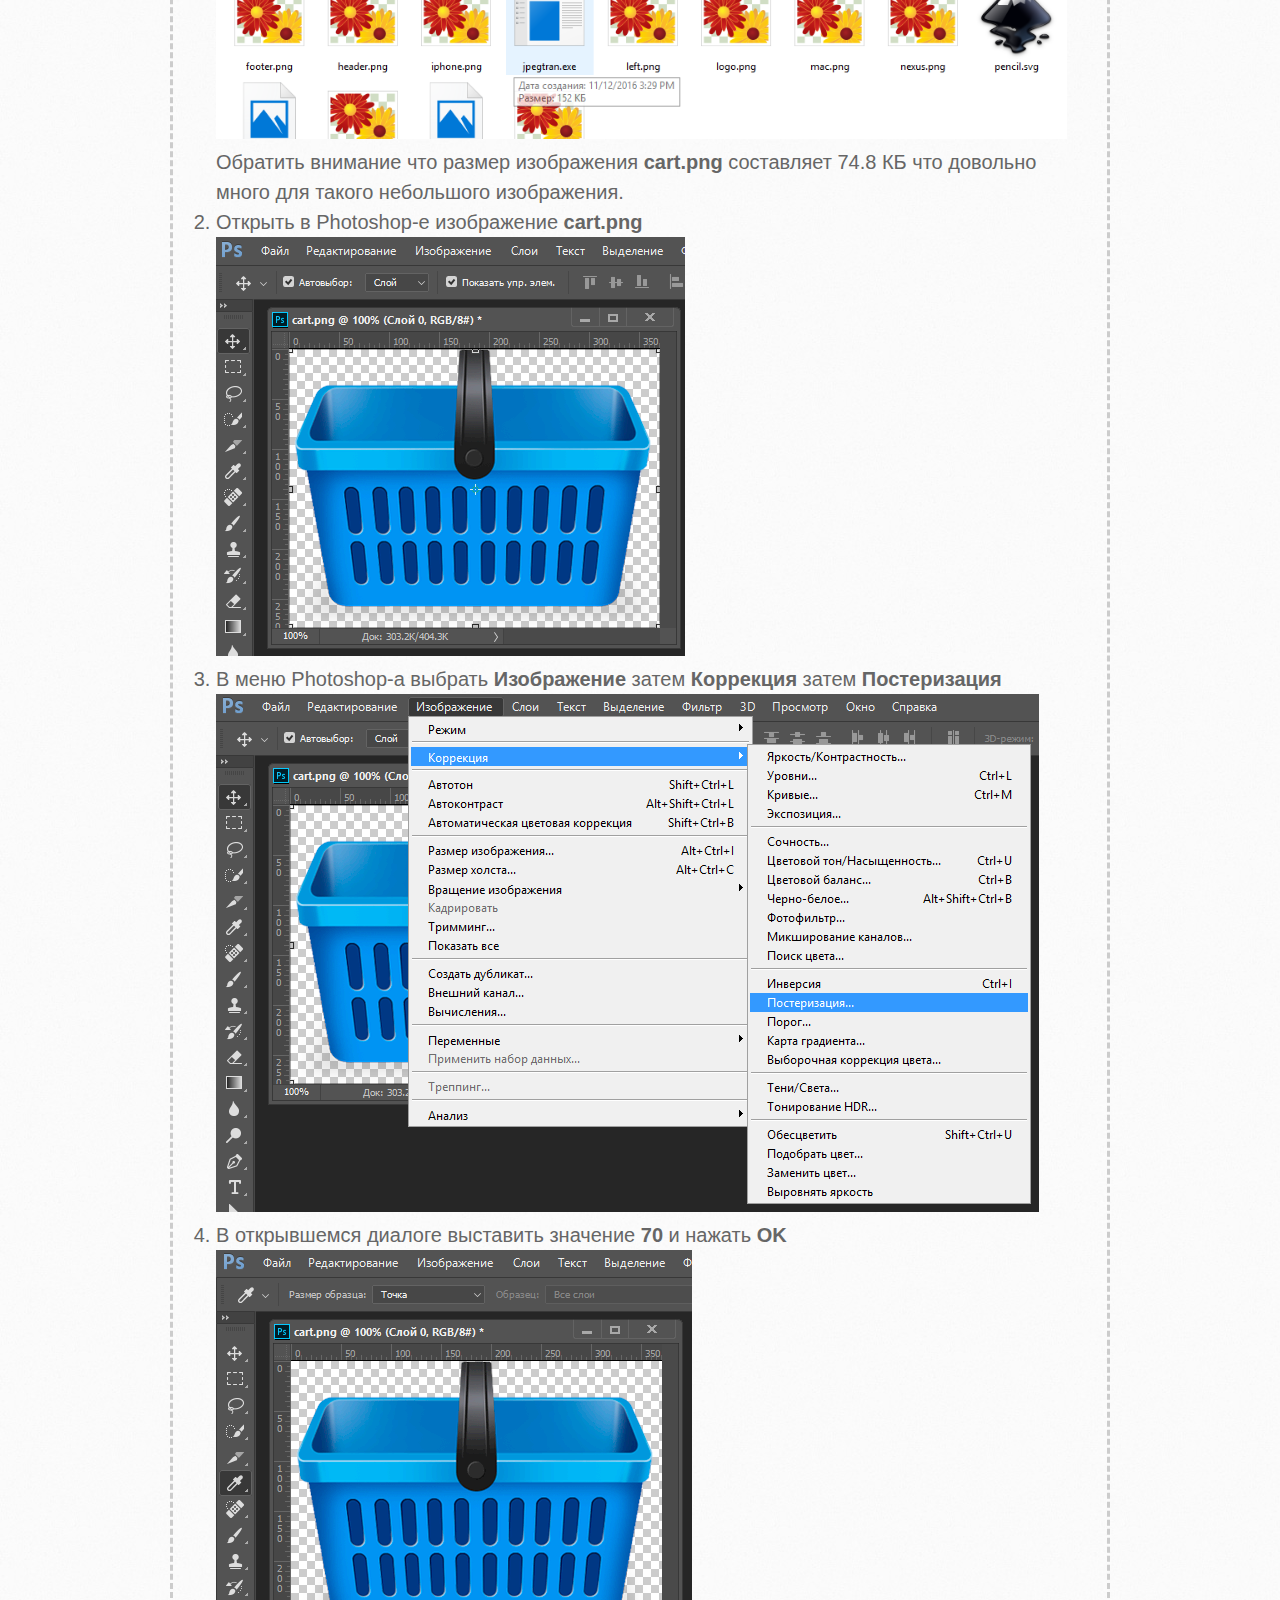
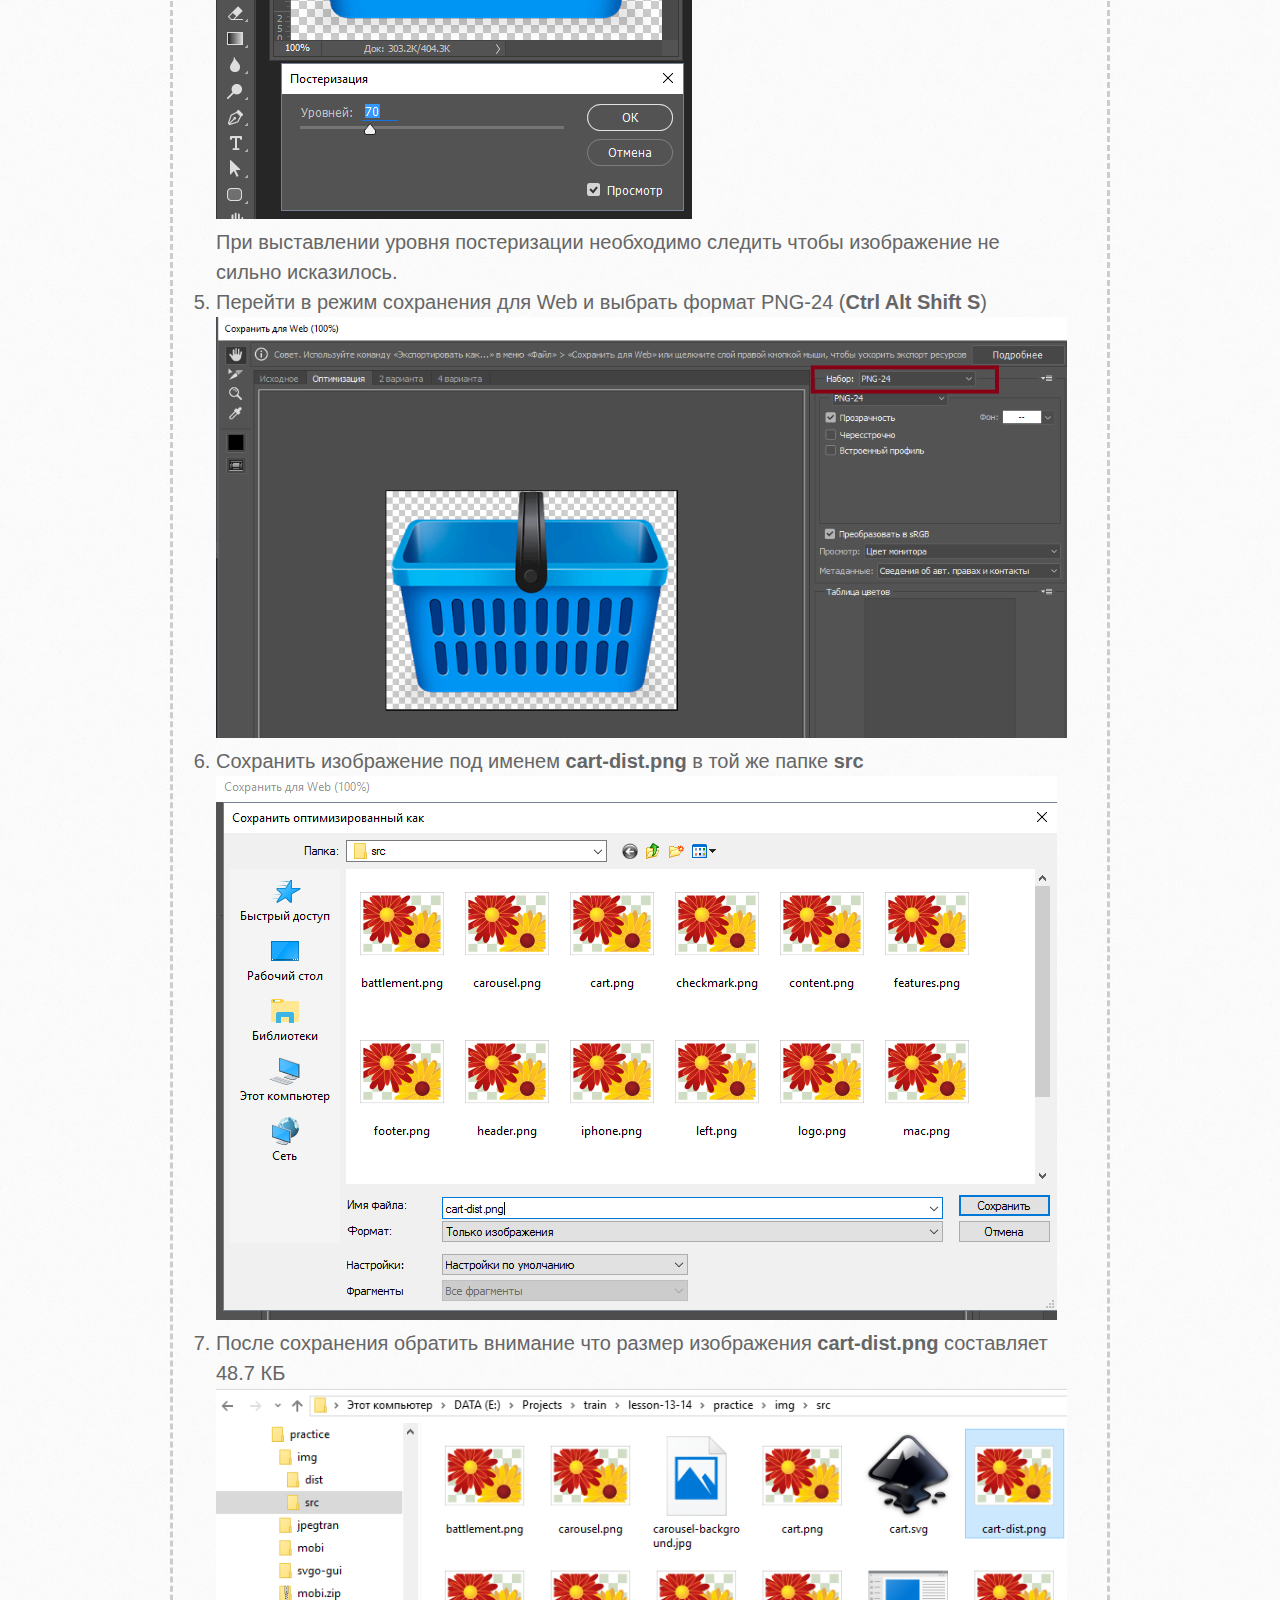
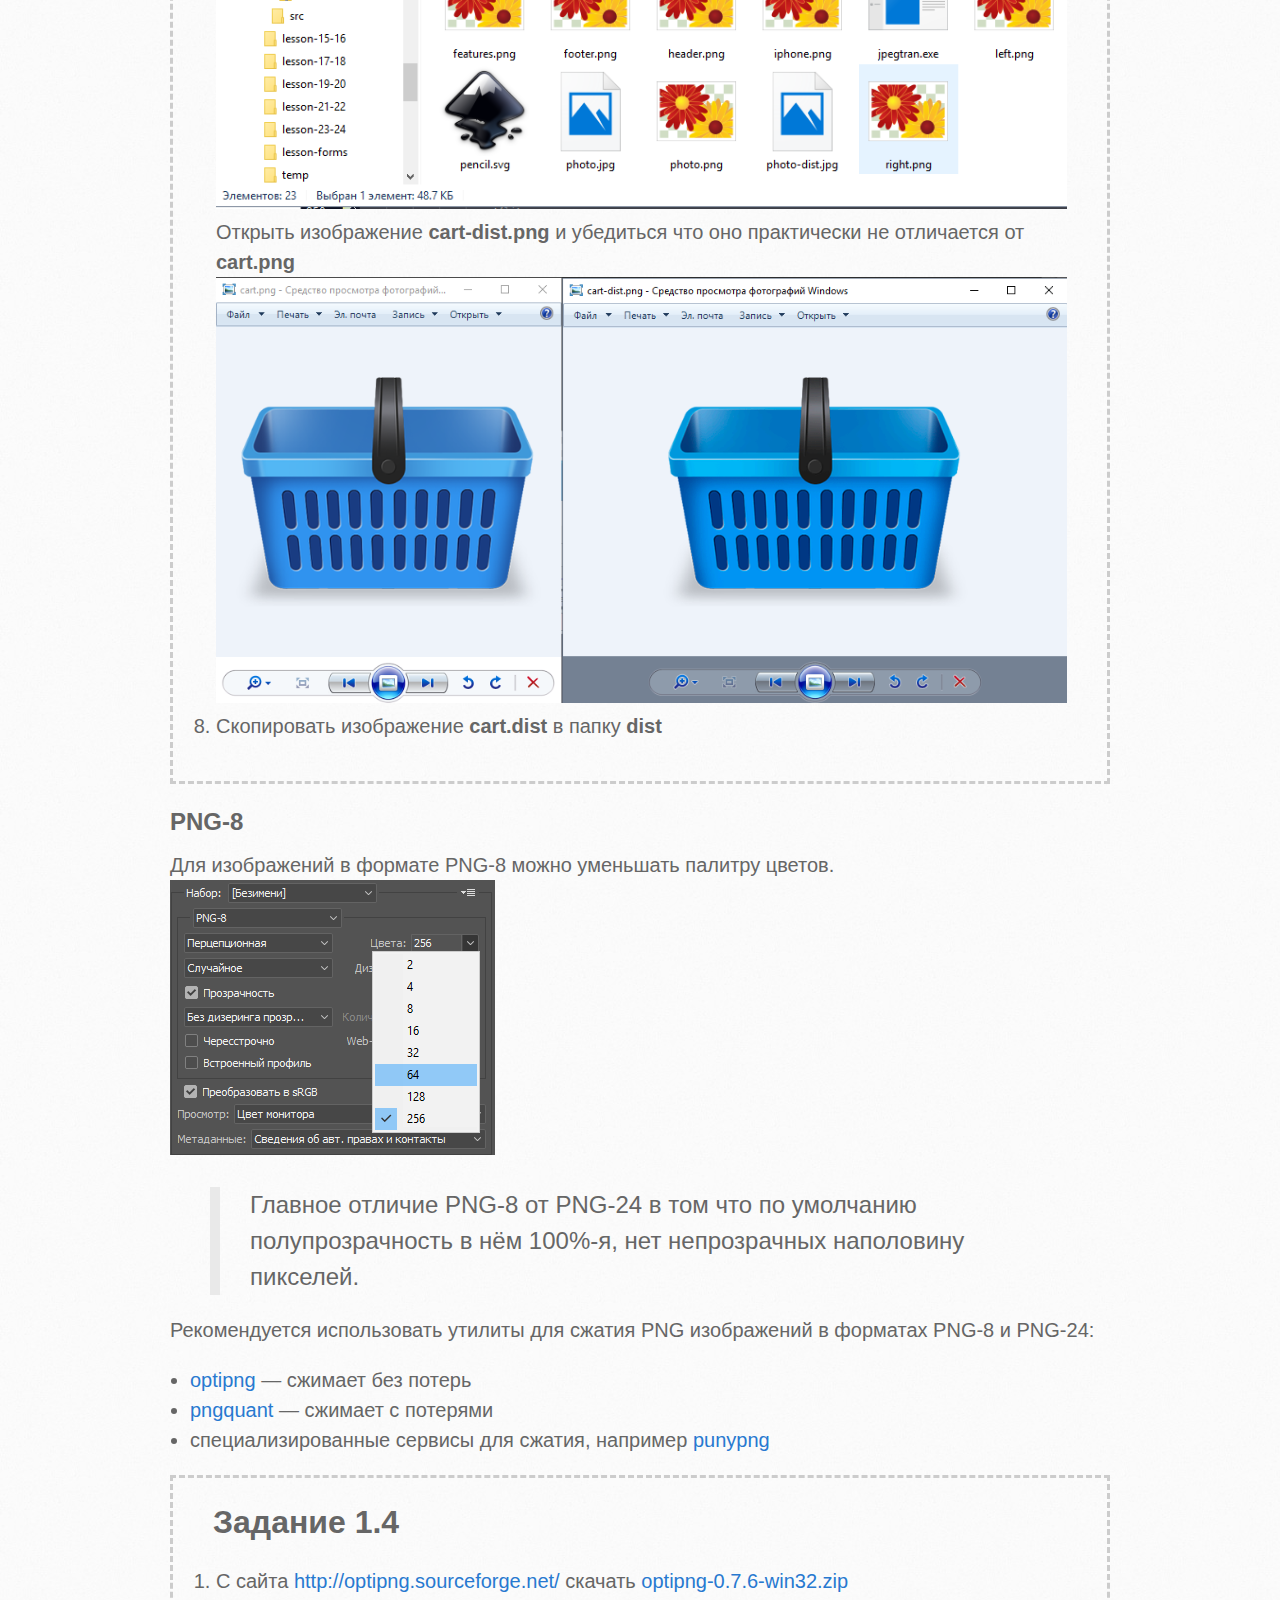
==== commit 9f1f87fc: "update of copy" ====
--- a/index.html
+++ b/index.html
@@ -20,7 +20,7 @@
 <header>
     <div class="inner">
         <h1>Оптимизация графики. Спрайты. Знакомство с JS. Компоненты Gallery, popup. Динамический контент и стили. Препроцессоры</h1>
-        <a href="https://github.com/alekskorovin/html-css-practice-4/" class="button">
+        <a href="https://github.com/alekskorovin/html-css-practice-5/" class="button">
             <small>открыть на</small>
             GitHub</a>
     </div>
@@ -51,7 +51,7 @@
             <p>Прекрасная статья от специалиста Google по оптимизации Ilya Grigorik &mdash; <a href="https://developers.google.com/web/fundamentals/performance/optimizing-content-efficiency/image-optimization?hl=ru">Оптимизация изображений</a></p>
             <h3>Сжатие изображений</h3>
             <h4>Векторные изображения</h4>
-            <p>Все современные браузеры поддерживают векторные изображения в формате SVG. SVG изображение &mdash; это текстовый файл на основе XML (похож на HTML - с тегами и атрибутами). Эти тектстовые файлы нужно минифицировать для уменьшения размера и сжимать архиватором GZIP &mdash; это должен делать сервер.</p>
+            <p>Все современные браузеры поддерживают векторные изображения в формате SVG. SVG изображение &mdash; это текстовый файл на основе XML (похож на HTML - с тегами и атрибутами). Эти текстовые файлы нужно минифицировать для уменьшения размера и сжимать архиватором GZIP &mdash; это должен делать сервер.</p>
             <p>Сжимать SVG позволяет инструмент <a href="https://github.com/svg/svgo">SVGO</a>, для него есть графическая оболочка <a href="https://github.com/svg/svgo-gui">GUI for SVGO</a>.</p>
             <div class="task">
                 <h3>Задание #1.1</h3>
@@ -692,7 +692,7 @@
         </section>
 
         <aside id="sidebar">
-            <a href="https://github.com/alekskorovin/html-css-practice-4/archive/gh-pages.zip" class="button">
+            <a href="https://github.com/alekskorovin/html-css-practice-5/archive/gh-pages.zip" class="button">
                 <small>Download</small>
                 .zip file
             </a>
